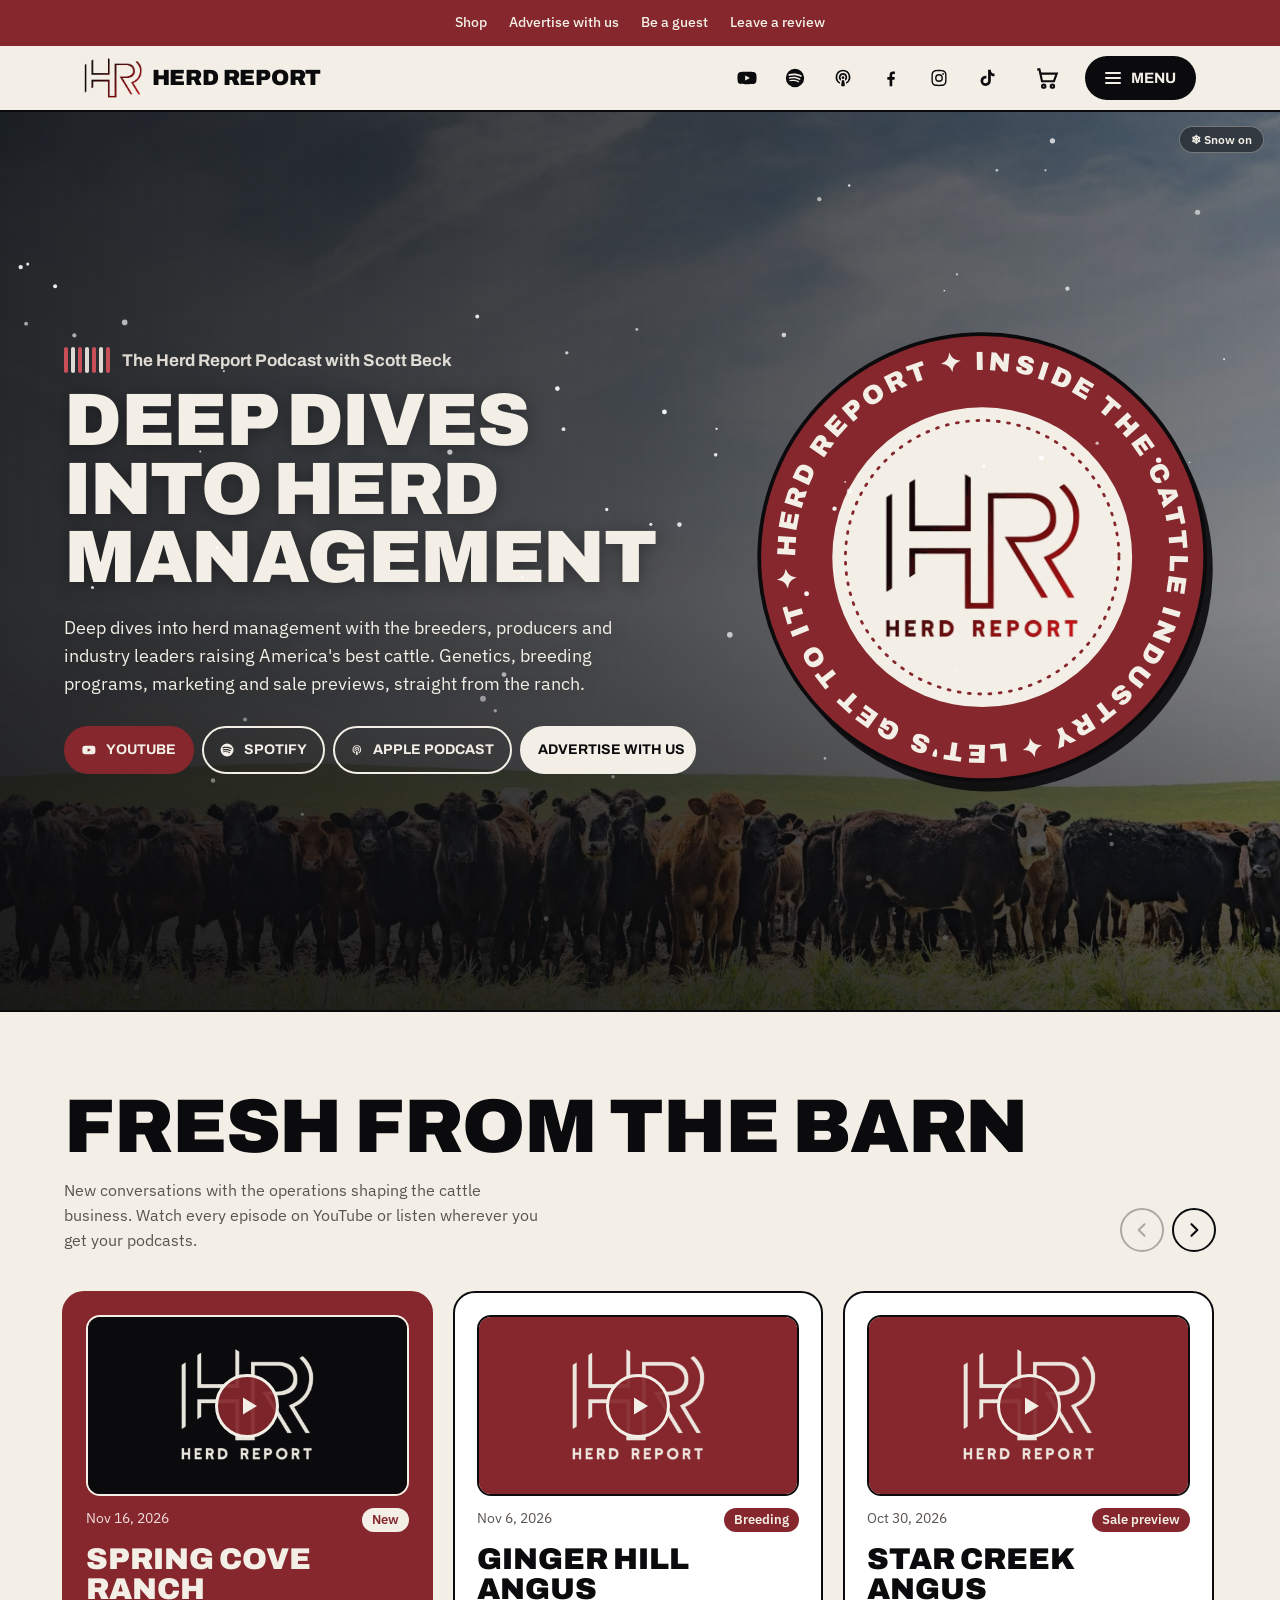
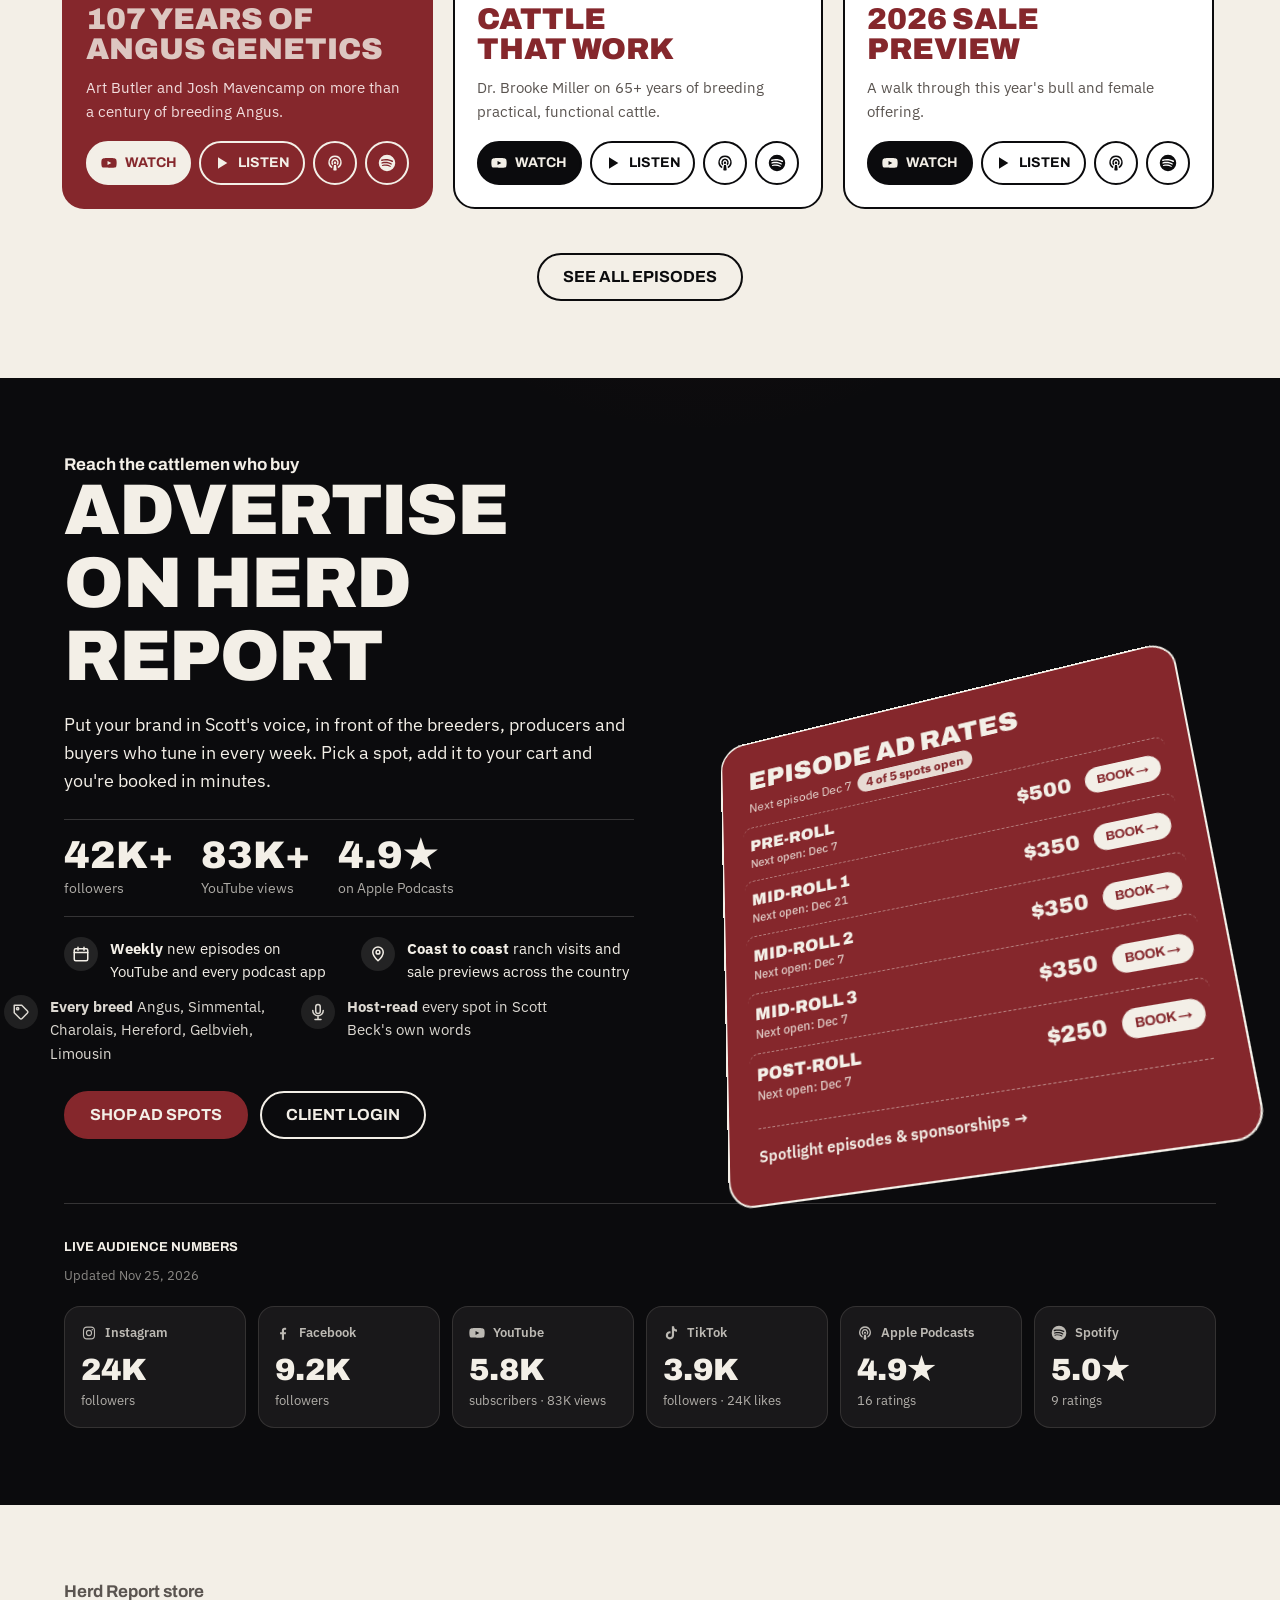
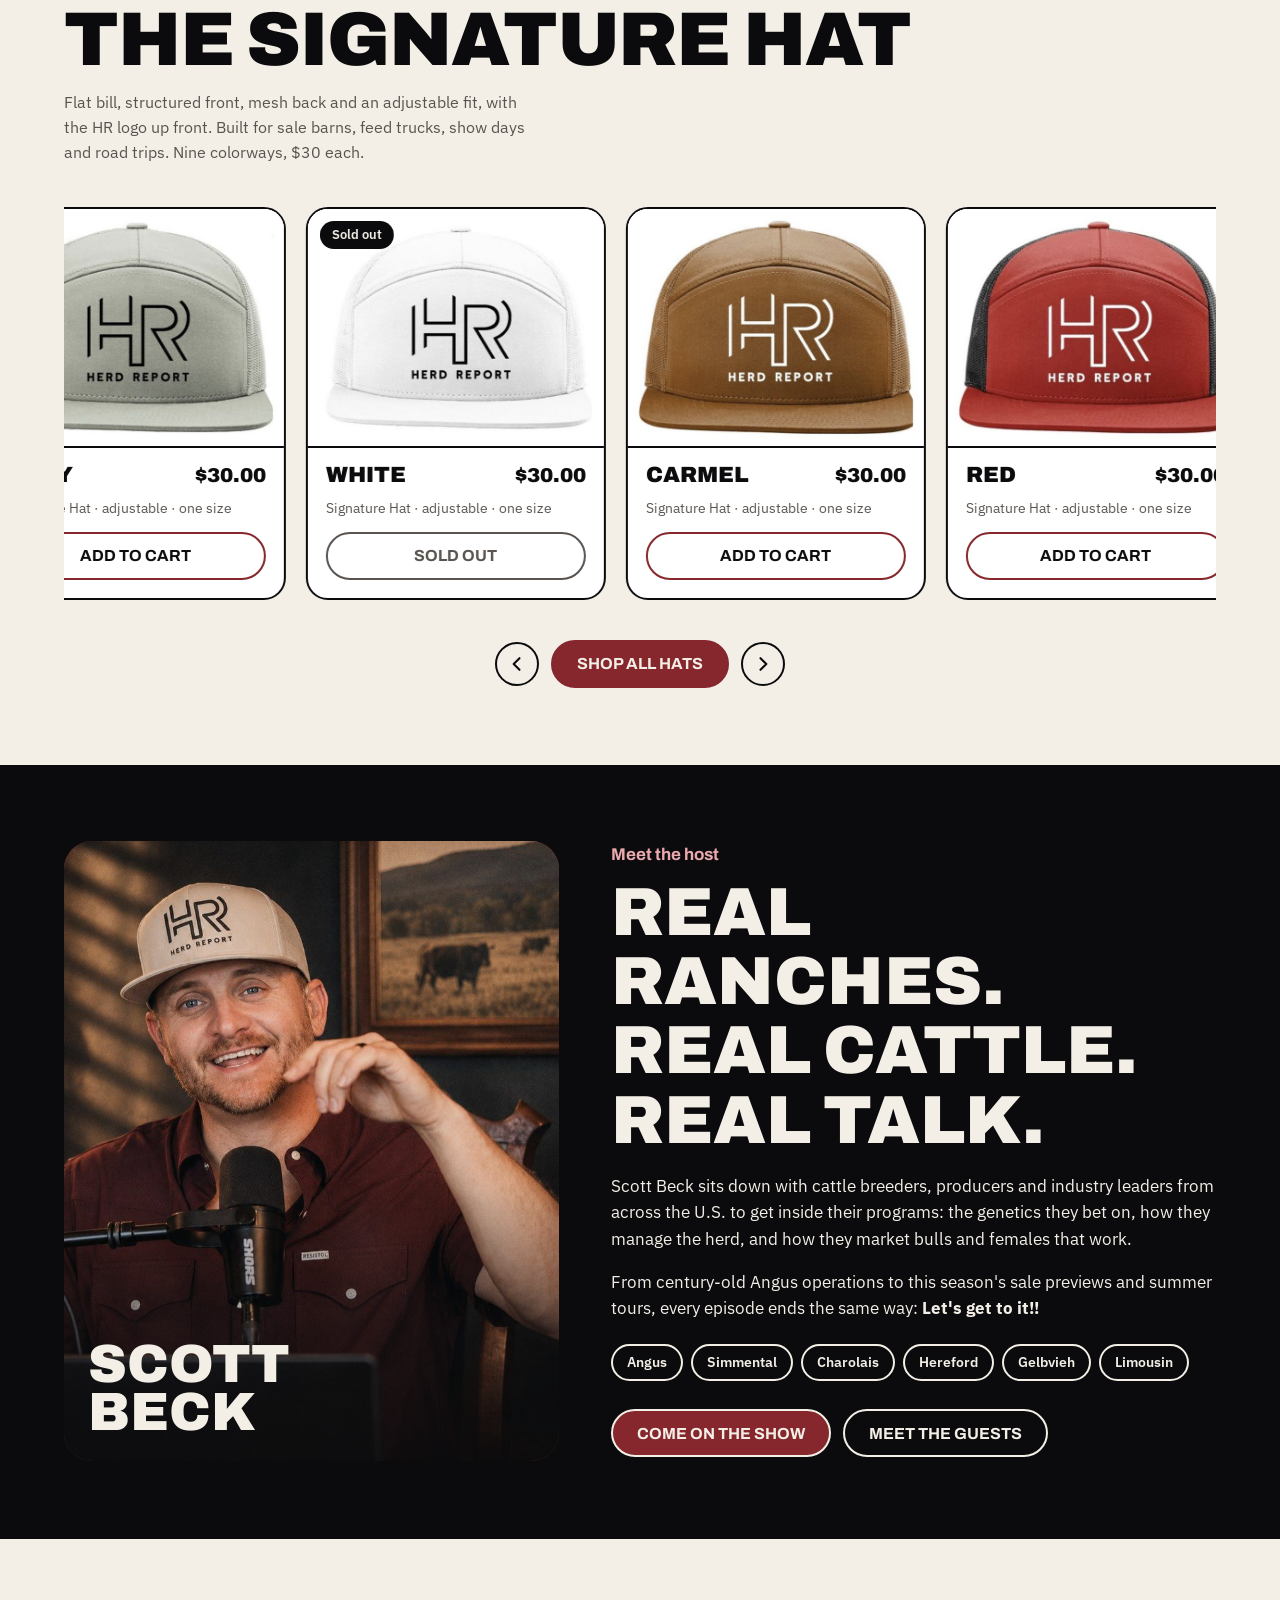
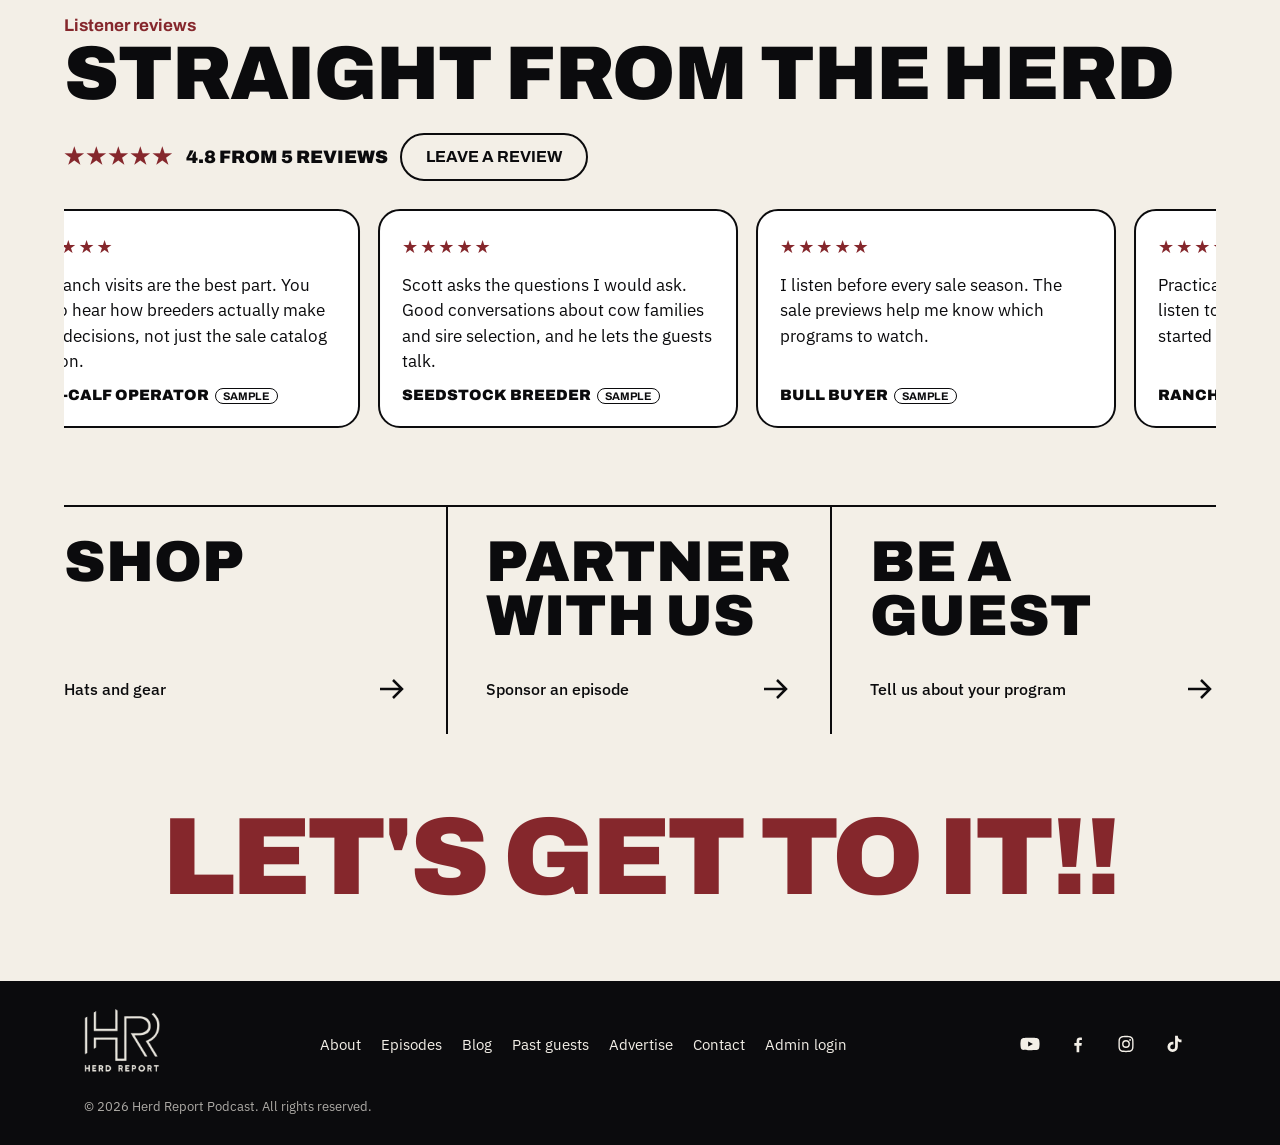
==== index.html @ 2245f0e1 "Remove the breed ticker under the top section Co-Authored-By: Claude Opus 5.5 <noreply@anthropic.com" ====
<!DOCTYPE html>
<html lang="en" data-theme="light">
<head>
<meta charset="utf-8">
<meta name="viewport" content="width=device-width, initial-scale=1">
<script src="js/scrollkeep.js"></script>
<title>Herd Report Podcast</title>
<meta property="og:type" content="website">
<meta property="og:site_name" content="Herd Report">
<meta property="og:title" content="Herd Report Podcast with Scott Beck">
<meta property="og:description" content="Deep dives into herd management with Scott Beck. Watch, listen, shop hats and advertise on Herd Report.">
<meta property="og:url" content="https://socialvideostudios.github.io/herdreport/">
<meta property="og:image" content="https://socialvideostudios.github.io/herdreport/og.jpg">
<meta property="og:image:width" content="1200">
<meta property="og:image:height" content="630">
<meta property="og:image:alt" content="Herd Report: deep dives into herd management with Scott Beck">
<meta name="twitter:card" content="summary_large_image">
<meta name="twitter:image" content="https://socialvideostudios.github.io/herdreport/og.jpg">
<link rel="preload" as="image" href="img/hero.jpg" media="(min-width:761px)" fetchpriority="high">
<link rel="preload" as="image" href="img/hero-sm.jpg" media="(max-width:760px)" fetchpriority="high">
<link rel="preconnect" href="https://fonts.googleapis.com">
<link rel="preconnect" href="https://fonts.gstatic.com" crossorigin>
<link href="https://fonts.googleapis.com/css2?family=Archivo:wght@500;700;900&family=IBM+Plex+Sans:wght@400;500;600&display=swap" rel="stylesheet">
<style>
/* VOICE: loud, friendly, ranch-radio poster, like a show that's having fun
   IDEA: a cattle brand burned into a sale-barn poster; the HR brand is the show's "ring"
   PICTURE: a big rotating brand stamp in the hero, a drawn Signature Hat in merch
   COLOUR and TYPE: Herd Report red, ink, cream; Archivo 900 shouting, IBM Plex Sans talking
   LAYOUT: utility bar, header, hero, merch, host, episodes, closing links, footer (New Heights order) */
:root{color-scheme:light;
--bg:#F3EFE7;--ink:#0B0B0D;--red:#85272C;--red2:#85272C;
--card:#FFFFFF;--line:#0B0B0D;--soft:#5a5450;--cream:#F3EFE7}

*{box-sizing:border-box;min-width:0}
html{scroll-behavior:smooth;scroll-padding-top:72px}
body{margin:0;background:var(--bg);color:var(--ink);font:16px/1.55 "IBM Plex Sans",system-ui,sans-serif;overflow-x:clip}
a{color:inherit}
h1,h2,h3,.disp{font-family:Archivo,Impact,sans-serif;font-weight:900;line-height:1.02;text-transform:uppercase;margin:0;text-wrap:balance}
.wrap{max-width:1240px;margin:0 auto}
.band{padding:clamp(40px,6vw,88px) max(5vw,16px)}
:focus-visible{outline:3px solid var(--red2);outline-offset:3px}

/* utility bar */
.util{background:var(--red);color:var(--cream);font-size:14px;font-weight:500}
.util .wrap{display:flex;flex-wrap:wrap;gap:4px 22px;justify-content:center;padding:8px 16px}
.util a{text-decoration:none;padding:4px 0}.util a:hover{text-decoration:underline}

/* header */
header{position:sticky;top:0;z-index:20;background:var(--bg);border-bottom:2px solid var(--line)}
header .wrap{display:flex;align-items:center;gap:16px;padding:10px max(5vw,16px)}
.acct{display:flex;align-items:center;gap:8px}.acct[hidden]{display:none}
.acct a,.acct .so{font:700 13px Archivo,sans-serif;text-transform:uppercase;border:2px solid var(--line);border-radius:999px;height:40px;padding:0 14px;display:inline-flex;align-items:center;background:none;color:inherit;text-decoration:none;cursor:pointer;white-space:nowrap}
.acct a{background:var(--red);border-color:var(--red);color:var(--cream)}
.acct .so:hover{background:var(--ink);color:var(--bg)}
@media(max-width:600px){.acct{display:none}}
.logo{display:flex;align-items:center;gap:10px;text-decoration:none;margin-right:auto}
.logo img{height:40px;width:auto;flex:none}
.dk{display:none}


.flogo img{height:64px;width:auto}
.logo b{font:900 22px/1 Archivo,sans-serif;text-transform:uppercase;letter-spacing:-.01em}
.socials{display:flex;gap:4px}
.socials a{display:grid;place-items:center;width:44px;height:44px;border-radius:50%}
.socials a:hover{background:color-mix(in srgb,var(--red) 14%,transparent)}
.socials svg{width:20px;height:20px;fill:currentColor}
.menubtn{font:700 15px Archivo,sans-serif;text-transform:uppercase;background:var(--ink);color:var(--bg);border:0;border-radius:999px;padding:0 20px;height:44px;cursor:pointer}
.menubtn{display:inline-flex;align-items:center;gap:10px}
.menubtn .bars{position:relative;width:16px;height:12px}
.menubtn .bars i{position:absolute;left:0;width:16px;height:2px;border-radius:2px;background:currentColor;transition:transform .25s,opacity .2s,top .25s}
.menubtn .bars i:nth-child(1){top:0}.menubtn .bars i:nth-child(2){top:5px}.menubtn .bars i:nth-child(3){top:10px}
.menubtn[aria-expanded=true]{background:var(--red)}
.menubtn[aria-expanded=true] .bars i:nth-child(1){top:5px;transform:rotate(45deg)}
.menubtn[aria-expanded=true] .bars i:nth-child(2){opacity:0}
.menubtn[aria-expanded=true] .bars i:nth-child(3){top:5px;transform:rotate(-45deg)}
nav.menu{position:absolute;left:0;right:0;top:100%;background:var(--bg);border-bottom:2px solid var(--line);box-shadow:0 24px 40px -12px rgb(0 0 0/.25);
 opacity:0;visibility:hidden;transform:translateY(-10px);transition:opacity .2s,transform .25s,visibility 0s .25s;max-height:calc(100vh - 70px);overflow:auto}
nav.menu:focus{outline:none}
nav.menu.open{opacity:1;visibility:visible;transform:none;transition:opacity .2s,transform .25s}
.mlist{max-width:1240px;margin:0 auto;padding:clamp(18px,2.5vw,28px) max(5vw,16px) clamp(20px,3vw,32px)}
.mlist ul{list-style:none;margin:0;padding:0;display:grid;grid-template-columns:repeat(2,minmax(0,1fr));grid-template-rows:repeat(5,auto);grid-auto-flow:column;column-gap:clamp(24px,5vw,72px)}
.mlist li{border-bottom:1px solid var(--hair)}
.mlist li a{display:flex;justify-content:space-between;align-items:center;padding:14px 2px;font:700 20px Archivo,sans-serif;text-transform:uppercase;text-decoration:none}
.mlist li a:hover,.mlist li a:focus-visible{color:var(--red2)}
.mlisten{margin:18px 0 0;font-size:15px;color:var(--soft)}
.mlisten a{color:var(--ink);font-weight:600}
.mlisten a:hover{color:var(--red2)}
.mscrim{position:fixed;inset:0;background:rgb(0 0 0/.35);opacity:0;visibility:hidden;transition:opacity .2s,visibility 0s .2s;z-index:19}
.mscrim.open{opacity:1;visibility:visible;transition:opacity .2s}
@media(max-width:600px){.mlist ul{grid-template-columns:minmax(0,1fr);grid-template-rows:none;grid-auto-flow:row}.mlist li a{font-size:18px;padding:13px 2px}}
@media (prefers-reduced-motion:reduce){nav.menu,nav.menu.open,.mscrim,.menubtn .bars i{transition:none}}

/* hero */
.hero .btns .btn.adv{background:#F3EFE7;color:#0B0B0D;border-color:#F3EFE7}.hero .btns .btn.adv:hover{background:#fff;color:#0B0B0D}@media(min-width:761px){.hero .btns{gap:8px;flex-wrap:nowrap}.hero .btns .btn{padding:0 16px;font-size:14px;white-space:nowrap}}@media(min-width:761px) and (max-width:1180px){.hero .btns{flex-wrap:wrap}}
.onair{display:flex;align-items:center;gap:12px}
.eq{display:inline-flex;align-items:center;gap:3px;height:26px;flex:none}
.eq i{display:block;width:4px;height:100%;border-radius:2px;background:#F3EFE7;transform-origin:center;animation:eq 1.1s ease-in-out infinite}
.eq i:nth-child(odd){background:#d9545c}
.eq i:nth-child(1){animation-delay:-.2s}.eq i:nth-child(2){animation-delay:-.7s;animation-duration:.9s}.eq i:nth-child(3){animation-delay:-.4s;animation-duration:1.3s}
.eq i:nth-child(4){animation-delay:-.9s}.eq i:nth-child(5){animation-delay:-.1s;animation-duration:.8s}.eq i:nth-child(6){animation-delay:-.6s;animation-duration:1.2s}.eq i:nth-child(7){animation-delay:-.3s;animation-duration:1s}
@keyframes eq{0%,100%{transform:scaleY(.25)}50%{transform:scaleY(1)}}
@media (prefers-reduced-motion:reduce){.eq i{animation:none;transform:scaleY(.6)}}
@media(max-width:600px){.hero .kick.onair{font-size:14px;gap:10px}.eq{height:20px}.eq i{width:3px}}

.hero{position:relative;border-bottom:2px solid var(--line);overflow:hidden;color:#F3EFE7;background:#0B0B0D url(img/hero.jpg) center 78%/cover no-repeat;isolation:isolate}
.hero::before{content:"";position:absolute;inset:0;z-index:-1;background:linear-gradient(90deg,rgb(11 11 13/.86) 0%,rgb(11 11 13/.7) 50%,rgb(11 11 13/.45) 100%),linear-gradient(0deg,rgb(11 11 13/.55),transparent 45%)}
.hero .kick{color:#F3EFE7;opacity:.9}
.hero h1,.hero p.lede{color:#F3EFE7;text-shadow:0 2px 18px rgb(0 0 0/.35)}
.hero .btn:not(.solid){border-color:#F3EFE7;color:#F3EFE7}
.hero .btn:not(.solid):hover{background:#F3EFE7;color:#0B0B0D}
@media(max-width:700px){.hero{background-image:url(img/hero-sm.jpg);background-position:62% 85%}.hero .bg{background-image:url(img/hero-sm.jpg);background-position:62% 85%}.hero::before{background:rgb(11 11 13/.68)}}
.hero .wrap{position:relative;display:grid;grid-template-columns:minmax(0,1.35fr) minmax(0,1fr);gap:clamp(24px,4vw,56px);align-items:center}
.kick{font:700 17px Archivo,sans-serif;color:var(--red2);margin:0 0 14px}
.hero h1{font-size:clamp(38px,5.8vw,86px);line-height:.92;letter-spacing:-.02em}
.hero p.lede{font-size:18px;max-width:34em;margin:22px 0 28px}
.btns{display:flex;flex-wrap:wrap;gap:12px}
.btn{display:inline-flex;align-items:center;gap:10px;min-height:48px;padding:0 24px;border-radius:999px;font:700 16px Archivo,sans-serif;text-transform:uppercase;text-decoration:none;border:2px solid var(--line)}
.btn.solid{background:var(--red);color:var(--cream);border-color:var(--red)}
.btn.solid:hover{filter:brightness(1.12)}
.btn:not(.solid):hover{background:var(--ink);color:var(--bg)}
.btn svg{width:18px;height:18px;fill:currentColor}
.stamp{position:relative;aspect-ratio:1;width:100%;max-width:480px;justify-self:center}
.stamp svg{width:100%;height:100%;overflow:visible}
.ring{transform-origin:250px 250px;animation:spin 40s linear infinite}
@keyframes spin{to{transform:rotate(360deg)}}
@media (prefers-reduced-motion:reduce){.ring,.marquee span{animation:none}}
.latest{margin-top:clamp(28px,4vw,48px);display:flex;align-items:center;gap:16px;background:var(--ink);color:var(--bg);border-radius:18px;padding:14px 18px;flex-wrap:wrap}
.latest .play{flex:none;width:52px;height:52px;border-radius:50%;background:var(--red);display:grid;place-items:center;text-decoration:none}
.latest .play svg{width:20px;fill:var(--cream);margin-left:3px}
.latest small{display:block;font-size:13px;opacity:.75}
.latest strong{font:700 17px/1.25 Archivo,sans-serif}
.latest .t{flex:1 1 260px}
.latest .lthumb{flex:none;width:clamp(180px,26vw,300px);border-color:var(--bg)}
.latest .lthumb .pb{width:52px;height:52px;margin:-26px 0 0 -26px}
@media(max-width:600px){.latest .lthumb{width:100%}}

/* marquee */
.marquee{background:var(--red);color:var(--cream);overflow:hidden;white-space:nowrap;border-bottom:2px solid var(--line)}
.marquee span{display:inline-block;font:900 clamp(22px,3vw,34px)/1 Archivo,sans-serif;text-transform:uppercase;padding:14px 0;animation:slide 30s linear infinite}
@keyframes slide{to{transform:translateX(-50%)}}

/* section heads */
.sh{display:flex;flex-wrap:wrap;align-items:end;justify-content:space-between;gap:12px 24px;margin-bottom:clamp(24px,3vw,40px)}
.sh h2{font-size:clamp(40px,6vw,76px);letter-spacing:-.015em}
.sh p{margin:0;max-width:30em;color:var(--soft)}

/* merch */
.merch .wrap{display:grid;grid-template-columns:minmax(0,1fr) minmax(0,1fr);gap:clamp(24px,4vw,64px);align-items:center}
.hatbox{background:var(--red);border-radius:28px;aspect-ratio:5/4;display:grid;place-items:center;position:relative;border:2px solid var(--line)}
.hatbox svg{width:78%}
.price{position:absolute;top:18px;right:18px;background:var(--cream);color:#0B0B0D;border-radius:999px;padding:8px 16px;font:900 22px Archivo,sans-serif}
.merch ul{padding-left:20px;margin:18px 0 26px}
.merch li{margin:4px 0}

/* shop */
.grid{display:grid;grid-template-columns:repeat(auto-fill,minmax(min(100%,260px),1fr));gap:20px}
.item{background:var(--card);border:2px solid var(--line);border-radius:22px;overflow:hidden;display:flex;flex-direction:column}
.item .ph{aspect-ratio:5/4;display:grid;place-items:center;background:#E9E3D8;border-bottom:2px solid var(--line);position:relative}
.item .ph img{width:100%;height:100%;object-fit:contain;background:#fff}
.item .ph svg{width:82%}
.item .so{position:absolute;top:12px;left:12px;background:var(--ink);color:var(--bg);border-radius:999px;padding:4px 12px;font-size:13px;font-weight:600}
.item .bd{padding:16px 18px 18px;display:flex;flex-direction:column;gap:12px;flex:1}
.item .row{display:flex;flex-wrap:wrap;justify-content:space-between;align-items:baseline;gap:4px 12px}
.item h3{font-size:22px;flex:1 1 auto;min-width:0;overflow-wrap:anywhere}
.item .pr{font:900 20px Archivo,sans-serif;white-space:nowrap;flex:none}
.item small{color:var(--soft);font-size:14px}
@media(max-width:600px){
 .grid{grid-template-columns:repeat(2,minmax(0,1fr));gap:10px}
 .grid .item{border-radius:16px}
 .grid .item .bd{padding:10px 10px 12px;gap:6px}
 .grid .item h3{font-size:15px;line-height:1.05}
 .grid .item .row{flex-direction:column;align-items:flex-start;gap:2px}
 .grid .item .pr{font-size:16px}
 .grid .item small{display:none}
 .grid .item .btn{min-height:38px;padding:0 8px;font-size:12.5px;width:100%;justify-content:center}
 .grid .item .so{top:8px;left:8px;font-size:11px;padding:3px 8px}
}
.add{margin-top:auto;width:100%;justify-content:center;cursor:pointer;background:var(--red);color:var(--cream);border-color:var(--red)}
.add:hover{filter:brightness(1.12)}
.add[disabled]{background:transparent;color:var(--soft);border-color:var(--soft);cursor:not-allowed;filter:none}
.note{font-size:13px;color:var(--soft);margin:18px 0 0}
.cartbtn{position:relative;display:grid;place-items:center;width:44px;height:44px;border-radius:8px;border:0;background:none;color:inherit;cursor:pointer}
.cartbtn svg{width:26px;height:26px;fill:none;stroke:currentColor;stroke-width:2}
.cartbtn b{position:absolute;top:-2px;right:-4px;min-width:22px;height:22px;border-radius:11px;background:var(--red);color:var(--cream);font:700 12px/22px "IBM Plex Sans",sans-serif;text-align:center;padding:0 5px}
.cartbtn b:empty{display:none}
.scrim{position:fixed;inset:0;background:rgb(0 0 0/.45);z-index:40;opacity:0;pointer-events:none;transition:opacity .2s}
.drawer{position:fixed;top:0;right:0;bottom:0;width:min(420px,100%);background:var(--bg);border-left:2px solid var(--line);z-index:41;transform:translateX(100%);transition:transform .25s;display:flex;flex-direction:column}
body.cart-open .scrim{opacity:1;pointer-events:auto}body.cart-open .drawer{transform:none}
.drawer .top{display:flex;justify-content:space-between;align-items:center;padding:16px 20px;border-bottom:2px solid var(--line)}
.drawer h2{font-size:30px}
.x{width:44px;height:44px;border-radius:50%;border:2px solid var(--line);background:none;color:inherit;font-size:22px;cursor:pointer}
.lines{flex:1;overflow:auto;padding:8px 20px}
.line{display:grid;grid-template-columns:64px minmax(0,1fr) auto;gap:12px;align-items:center;padding:12px 0;border-bottom:1px solid color-mix(in srgb,var(--line) 20%,transparent)}
.line .th{width:64px;height:52px;border-radius:10px;background:#E9E3D8;display:grid;place-items:center;overflow:hidden}
.line .th svg,.line .th img{width:100%;height:100%;object-fit:cover}
.line strong{display:block;font-size:15px}.line span{font-size:14px;color:var(--soft)}
.qty{display:flex;align-items:center;gap:2px}
.qty button{width:36px;height:36px;border-radius:50%;border:2px solid var(--line);background:none;color:inherit;font-size:18px;cursor:pointer}
.qty output{min-width:24px;text-align:center;font-weight:600}
.empty{color:var(--soft);padding:24px 0}
.foot{padding:16px 20px 22px;border-top:2px solid var(--line)}
.foot .row{display:flex;justify-content:space-between;font:900 22px Archivo,sans-serif;text-transform:uppercase;margin-bottom:4px}
.foot small{display:block;color:var(--soft);font-size:13px;margin-bottom:14px}
.foot .btn{width:100%;justify-content:center;cursor:pointer}
.pending{display:none;margin-top:12px;font-size:14px;background:var(--card);border:2px solid var(--line);border-radius:14px;padding:12px 14px}
.pending.show{display:block}
@media (prefers-reduced-motion:reduce){.drawer,.scrim{transition:none}}

.ticker{overflow-x:auto;overflow-y:hidden;margin:0;padding:4px 0;scrollbar-width:none;cursor:grab;touch-action:pan-x pan-y;overscroll-behavior-x:contain}
.ticker::-webkit-scrollbar{display:none}.ticker.drag{cursor:grabbing;user-select:none}.ticker.drag a,.ticker.drag img{pointer-events:none}
.track{display:flex;gap:20px;width:max-content}
.track img{-webkit-user-drag:none;user-select:none}
.more{display:flex;justify-content:center;align-items:center;gap:12px}
.track .item{width:clamp(240px,26vw,300px);flex:none}
@keyframes tick{to{transform:translateX(calc(-50% - 10px))}}

.back{display:inline-block;font-weight:600;text-decoration:none;padding:10px 0;margin-bottom:12px}
.back:hover{text-decoration:underline}

/* advertise + audience (one sales section) */
.aud{background:var(--ink);color:var(--bg)}
.aud p{margin:0}
.sell .sgrid{display:grid;grid-template-columns:minmax(0,1.1fr) minmax(0,1fr);gap:clamp(28px,5vw,80px);align-items:center}
.sell .kick{color:var(--bg)}
.sell h2{font-size:clamp(42px,5.6vw,80px);letter-spacing:-.02em;color:var(--bg)}
.sell .lede{font-size:18px;max-width:34em;margin:18px 0 24px;opacity:.85}
.proof{display:flex;flex-wrap:wrap;gap:12px 28px;padding:16px 0;margin-bottom:20px;border-block:1px solid rgb(243 239 231/.18)}
.proof div{display:flex;flex-direction:column}
.proof b{font:900 clamp(28px,3vw,40px)/1 Archivo,sans-serif;color:var(--bg)}
.proof span{font-size:14px;opacity:.7;margin-top:4px}
.why{list-style:none;margin:0 0 26px;padding:0;display:grid;grid-template-columns:repeat(2,minmax(0,1fr));gap:12px 24px}
.why li{display:flex;gap:12px;align-items:flex-start;font-size:15px;opacity:.9}
.why b{color:var(--bg)}
.why .ic{flex:none;width:34px;height:34px;border-radius:50%;background:rgb(243 239 231/.1);display:grid;place-items:center}
.why .ic svg{width:18px;height:18px;fill:none;stroke:var(--bg);stroke-width:2;stroke-linecap:round;stroke-linejoin:round}
.sell .btn.ghost{border-color:var(--bg);color:var(--bg)}.sell .btn.ghost:hover{background:var(--bg);color:var(--ink)}
.ratecard{background:var(--red);color:var(--cream);border:2px solid var(--cream);border-radius:28px;padding:clamp(22px,3vw,32px);box-shadow:12px 12px 0 #e9a9ad;transform:rotate(1.2deg)}
.rch{display:flex;flex-wrap:wrap;justify-content:space-between;align-items:baseline;gap:6px 16px;margin-bottom:12px}
.ratecard h3{font-size:clamp(22px,2.4vw,30px)}
.nextep{font-size:14px;opacity:.9}
.nextep b{background:var(--cream);color:#85272C;border-radius:999px;padding:2px 10px;margin-left:4px;white-space:nowrap}
.rc-row{display:grid;grid-template-columns:minmax(0,1fr) auto auto;align-items:center;gap:14px;padding:11px 8px;margin:0 -8px;border-top:1.5px dashed rgb(243 239 231/.45);text-decoration:none;color:inherit;border-radius:10px;transition:background .15s}
.rc-row b{font:900 18px Archivo,sans-serif;text-transform:uppercase}
.rc-row b small{display:block;font:500 13px "IBM Plex Sans",sans-serif;text-transform:none;opacity:.8;margin-top:2px}
.rc-row span{font:900 22px Archivo,sans-serif;white-space:nowrap}
.rc-row i{font-style:normal;font:700 13px Archivo,sans-serif;text-transform:uppercase;background:var(--cream);color:#85272C;border-radius:999px;padding:7px 12px;white-space:nowrap}
.rc-row:hover,.rc-row:focus-visible{background:rgb(0 0 0/.18)}
.rc-row.full i{background:transparent;color:var(--cream);border:1.5px solid rgb(243 239 231/.5)}
.rcfoot{display:block;margin-top:12px;padding-top:14px;border-top:1.5px dashed rgb(243 239 231/.45);font-weight:600;text-decoration:none}
.rcfoot:hover{text-decoration:underline}
.sell .ntot{display:none}
@media(max-width:600px){.hero .stamp{width:150px;max-width:150px;justify-self:start;margin:-6px 0 -10px;filter:drop-shadow(0 6px 14px rgb(0 0 0/.35))}.hero .stamp circle[cx="258"]{display:none}}
@media(max-width:600px){.aud.sell .ratecard,.aud.sell .nums{display:none}.sell .sgrid{gap:0}}
.mlabel2{font:700 13px Archivo,sans-serif;text-transform:uppercase;color:var(--bg);width:100%;margin:0 0 4px!important}
@media(max-width:960px){.sell .sgrid{grid-template-columns:minmax(0,1fr)}.ratecard{transform:none;box-shadow:8px 8px 0 #e9a9ad}}
@media(max-width:560px){.why{grid-template-columns:minmax(0,1fr)}.rc-row{grid-template-columns:minmax(0,1fr) auto}.rc-row i{grid-column:1/-1;justify-self:start}}
.aud .nums{display:block;margin-top:clamp(36px,5vw,64px);padding-top:clamp(24px,3vw,36px);border-top:1px solid rgb(243 239 231/.18)}
.nhead{display:flex;flex-wrap:wrap;justify-content:space-between;align-items:baseline;gap:8px 24px;margin-bottom:20px}
.aud .ntot{margin:0;font-size:18px;opacity:1}.ntot b{font:900 clamp(30px,3.4vw,44px) Archivo,sans-serif;color:var(--cream);margin-right:6px}
.aud .asof{margin:0;font-size:13px;opacity:.55}
.sts{display:grid;grid-template-columns:repeat(6,minmax(0,1fr));gap:12px}
.st{position:relative;background:rgb(243 239 231/.06);border:1px solid rgb(243 239 231/.12);border-radius:16px;padding:16px;display:flex;flex-direction:column;gap:4px;text-decoration:none;color:inherit;transition:background .15s,border-color .15s,transform .15s}
.st::after{content:"↗";position:absolute;top:14px;right:16px;font-size:15px;opacity:0;transition:opacity .15s}
.st:hover,.st:focus-visible{background:rgb(133 39 44/.45);border-color:#e9a9ad;transform:translateY(-2px)}
.st:hover::after,.st:focus-visible::after{opacity:.8}
.st .pl{display:flex;align-items:center;gap:8px;font-size:13px;font-weight:600;opacity:.75}
.st .pl svg{width:16px;height:16px;fill:currentColor;flex:none}
.st b{font:900 clamp(24px,2.4vw,32px)/1.1 Archivo,sans-serif;color:var(--bg);margin-top:6px;white-space:nowrap}
.st small{font-size:13px;opacity:.7}
@media(max-width:1100px){.sts{grid-template-columns:repeat(3,minmax(0,1fr))}}
@media(max-width:600px){.sts{grid-template-columns:repeat(2,minmax(0,1fr))}}

/* host */
.host{background:var(--ink);color:var(--bg)}
.host .wrap{display:grid;grid-template-columns:minmax(0,.9fr) minmax(0,1.1fr);gap:clamp(24px,4vw,64px);align-items:center}
.portrait{aspect-ratio:4/5;border-radius:28px;background:var(--red);position:relative;overflow:hidden;display:grid;place-items:end start;padding:24px}
.portrait>img{position:absolute;inset:0;width:100%;height:100%;object-fit:cover}
.portrait::after{content:"";position:absolute;inset:auto 0 0 0;height:45%;background:linear-gradient(transparent,rgb(11 11 13/.75))}
.portrait .nm{position:relative;z-index:1;font:900 clamp(34px,4.2vw,56px)/.9 Archivo,sans-serif;text-transform:uppercase;color:var(--cream)}
.host h2{font-size:clamp(40px,5.5vw,68px);margin-bottom:18px}
.host p{font-size:17px;max-width:36em}
.breeds{display:flex;flex-wrap:wrap;gap:8px;margin-top:22px;padding:0;list-style:none}
.breeds li{border:2px solid currentColor;border-radius:999px;padding:6px 14px;font-weight:600;font-size:14px}
.host .btn{border-color:var(--bg)}.host .btn:not(.solid):hover{background:var(--bg);color:var(--ink)}

/* episodes */
.eps{display:grid;grid-template-columns:repeat(auto-fill,minmax(min(100%,340px),1fr));gap:20px}
.eps.rail{display:flex;overflow-x:auto;overflow-y:hidden;overscroll-behavior-y:auto;scroll-snap-type:x mandatory;scrollbar-width:none;padding:4px 2px 8px;margin:-4px -2px 0}
.eps.rail::-webkit-scrollbar{display:none}
.eps.rail .ep{flex:0 0 calc((100% - 40px)/3);scroll-snap-align:start}
@media(max-width:1000px){.eps.rail .ep{flex-basis:calc((100% - 20px)/2)}}
@media(max-width:640px){.eps.rail .ep{flex-basis:86%}}
.shr{display:flex;align-items:end;justify-content:space-between;gap:20px;flex:1 1 100%}
.arrows{display:flex;gap:8px}
.arw{width:44px;height:44px;border-radius:50%;border:2px solid var(--line);background:none;color:inherit;display:grid;place-items:center;cursor:pointer}
.arw svg{width:20px;height:20px;fill:none;stroke:currentColor;stroke-width:2.5;stroke-linecap:round;stroke-linejoin:round}
.arw:hover:not([disabled]){background:var(--ink);color:var(--bg)}
.arw[disabled]{opacity:.3;cursor:default}
.arrows[hidden],.more [hidden]{display:none}
.ep{background:var(--card);border:2px solid var(--line);border-radius:22px;padding:22px;display:flex;flex-direction:column;gap:12px;transition:transform .15s}
.ep:hover{transform:translateY(-3px)}
.ep .d{display:flex;justify-content:space-between;gap:8px;font-size:14px;color:var(--soft)}
.ep .tag{background:var(--red);color:var(--cream);border-radius:999px;padding:2px 10px;font-weight:600;font-size:13px;white-space:nowrap}
.ep h3{font-size:clamp(24px,2.4vw,30px);line-height:1}
.ep h3 a{text-decoration:none}.ep h3 a:hover{text-decoration:underline}
.thumb{display:block;position:relative;aspect-ratio:16/9;border-radius:14px;overflow:hidden;border:2px solid var(--line);background:#0B0B0D}
.thumb img{width:100%;height:100%;object-fit:cover;display:block}
.thumb img.yt{position:absolute;inset:0;opacity:0;transition:opacity .2s}
.thumb.ok img.yt{opacity:1}
.thumb iframe{position:absolute;inset:0;width:100%;height:100%;border:0}
.pb{position:absolute;left:50%;top:50%;width:64px;height:64px;margin:-32px 0 0 -32px;border-radius:50%;background:rgb(133 39 44/.92);border:3px solid #F3EFE7;display:grid;place-items:center;transition:transform .15s}
.pb svg{width:24px;height:24px;fill:#F3EFE7;margin-left:4px}
.vid:hover .pb{transform:scale(1.08)}
.thumb .ph{display:grid;place-items:center;width:100%;height:100%;background:#85272C}
.thumb .ph img{width:42%;height:auto;object-fit:contain}
.ep.feature .thumb{border-color:var(--cream)}.ep.feature .thumb .ph{background:#0B0B0D}
.ep .links{flex-wrap:wrap}
.ep .links a.lis{width:auto;height:auto;border-radius:999px;padding:0 16px;font-size:14px;min-height:44px;flex:1 1 90px;display:inline-flex;justify-content:center;gap:8px}
.ep .links a.lis svg{width:16px;height:16px;flex:none}
.ep .links a.watch{background:var(--ink);color:var(--bg)}.ep .links a.watch:hover{background:var(--red);border-color:var(--red);color:var(--cream)}
.ep.feature .links a.watch{background:var(--cream);color:#85272C}
.ep h3 em{display:block;font-style:normal;color:var(--red2)}
.ep p{margin:0;color:var(--soft);font-size:15px}
.ep .links{margin-top:auto;display:flex;gap:8px;padding-top:6px}
@media(max-width:600px){.ep .links{display:grid;grid-template-columns:minmax(0,1fr) minmax(0,1fr) 42px 42px;gap:6px}.ep .links:has(> :nth-child(3):last-child){grid-template-columns:minmax(0,1fr) 42px 42px}
 .ep .links a.lis{padding:0 8px;font-size:13px;min-height:42px;gap:6px;white-space:nowrap}.ep .links a.lis svg{width:14px;height:14px}
 .ep .links > a:not(.lis){width:42px;height:42px}}
.ep .links a{width:44px;height:44px;border-radius:50%;border:2px solid var(--line);display:grid;place-items:center}
.ep .links a:hover{background:var(--ink);color:var(--bg)}
.ep .links svg{width:18px;height:18px;fill:currentColor}
.ep.feature{background:var(--red);color:var(--cream);border-color:var(--red)}
.ep.feature .d,.ep.feature p{color:#f1dcdc}.ep.feature h3 em{color:var(--cream);opacity:.8}
.ep.feature .tag{background:var(--cream);color:#85272C}
.ep.feature .links a{border-color:var(--cream)}
.more{text-align:center;margin-top:36px}


/* reviews */
.revs{border-top:2px solid var(--line);overflow:hidden}
.revs[hidden]{display:none}
.revs .kick{color:var(--red2)}
.revs .sh{display:flex;justify-content:space-between;align-items:end;gap:20px;flex-wrap:wrap;margin-bottom:28px}
.revs .avg{display:flex;align-items:center;gap:12px;font:900 18px Archivo,sans-serif;text-transform:uppercase}
.revs .avg .rst{color:var(--red2);letter-spacing:2px;font-size:22px}
.rtick{overflow-x:auto;overflow-y:hidden;max-width:1240px;margin:0 auto;scrollbar-width:none;cursor:grab;overscroll-behavior-x:contain}.rtick::-webkit-scrollbar{display:none}.rtick.drag{cursor:grabbing;user-select:none}
.rtrack{display:flex;gap:18px;width:max-content}
.rnav{display:flex;justify-content:center;gap:12px;margin-top:20px}
.rvc{width:clamp(270px,30vw,360px);flex:none;background:var(--card);border:2px solid var(--line);border-radius:22px;padding:22px;display:flex;flex-direction:column;gap:12px;margin:0}
.rvc .rst{color:var(--red2);letter-spacing:2px;font-size:18px}
.rvc blockquote{margin:0;font-size:17px;line-height:1.5;flex:1}
.rvc figcaption{font-size:14px;color:var(--soft)}.rvc figcaption b{display:block;color:var(--ink);font:900 15px Archivo,sans-serif;text-transform:uppercase}
.rvc .tag{display:inline-block;margin-left:6px;font:700 11px Archivo,sans-serif;text-transform:uppercase;border:1.5px solid currentColor;border-radius:999px;padding:1px 7px;vertical-align:middle}

@media(max-width:600px){.rvc{width:78vw;padding:18px}.rvc blockquote{font-size:16px}}
/* closing */
.closing{border-top:0;padding:0 max(5vw,16px)}
.big{display:grid;grid-template-columns:repeat(3,minmax(0,1fr));border-top:2px solid var(--line);max-width:1240px;margin:0 auto}
.big a{display:flex;flex-direction:column;justify-content:space-between;gap:28px;min-height:220px;padding:28px max(3vw,16px);text-decoration:none;border-right:2px solid var(--line)}
.big a:last-child{border-right:0;padding-right:0}.big a:first-child{padding-left:0}
.big a:hover{background:var(--red);color:var(--cream)}
.big b{font:900 clamp(34px,4.5vw,60px)/.95 Archivo,sans-serif;text-transform:uppercase}
.big span{display:flex;justify-content:space-between;align-items:center;font-weight:500}
.big svg{width:34px;height:34px;fill:none;stroke:currentColor;stroke-width:2.5}
.signoff{max-width:1240px;margin:0 auto;font:900 clamp(48px,8.6vw,124px)/.85 Archivo,sans-serif;text-transform:uppercase;text-align:center;color:var(--red2);letter-spacing:-.03em;padding:clamp(36px,6vw,80px) 16px}

footer{background:var(--ink);color:var(--bg)}
footer .wrap{display:flex;flex-wrap:wrap;gap:16px 32px;align-items:center;justify-content:space-between;padding:28px max(5vw,16px)}
footer nav{display:flex;flex-wrap:wrap;gap:4px 20px;font-size:15px}
footer nav a{text-decoration:none;padding:6px 0}footer nav a:hover{text-decoration:underline}
footer small{opacity:.7}

@media(max-width:860px){
 .hero .wrap,.merch .wrap,.host .wrap{grid-template-columns:minmax(0,1fr)}
 .stamp{max-width:340px;grid-row:1}
 .big{grid-template-columns:minmax(0,1fr)}.big a{border-right:0;border-bottom:2px solid var(--line);min-height:150px;padding-left:0;padding-right:0}
}
@media(max-width:600px){
 .socials{display:none}.logo b{font-size:18px}
 .stamp{max-width:260px}
 .hero p.lede{font-size:17px}
}

/* ---- phone polish ---- */
@media(max-width:600px){
 .util{display:none}
 .band{padding:36px 18px}
 .hero h1{font-size:40px}
 .hero p.lede{margin:16px 0 22px}
 .hero .btns{display:grid;grid-template-columns:1fr 1fr;gap:10px}
 .hero .btns .btn{justify-content:center;padding:0 8px;font-size:13px;gap:6px;white-space:nowrap}
 .hero .btns .btn:first-child{grid-column:auto}
 .sh{margin-bottom:18px}
 .sh h2{font-size:38px}
 .shr{display:block}
 .arrows{display:none}
 .eps.rail .ep{flex-basis:84%}
 .ep{padding:16px;gap:10px}
 .ep .links{flex-wrap:nowrap;gap:6px}
 .ep .links a{width:40px;height:40px;flex:none}
 .ep .links a.lis{flex:1 1 0;min-width:0;padding:0 8px;font-size:13px;min-height:40px}
 .more{margin-top:24px}
 .sell h2{font-size:38px}
 .sell .lede{font-size:16px}
 .proof{gap:10px 20px}
 .why{gap:10px;margin-bottom:22px}
 .sell .btns,.host .btns{display:grid;grid-template-columns:1fr 1fr;gap:10px}
 .sell .btns .btn,.host .btns .btn{justify-content:center;padding:0 10px;font-size:13px}
 .shop .sh p{font-size:15px}
 .host .wrap{gap:22px}
 .portrait{aspect-ratio:1/1;max-height:360px}
 .host h2{font-size:34px}
 .host p{font-size:16px}
 .host .breeds{display:none}
 .portrait{place-items:start end}
 .portrait .nm{text-align:right;font-size:30px}
 .portrait::after{inset:0 0 auto 0;height:40%;background:linear-gradient(rgb(11 11 13/.7),transparent)}
 .big a{min-height:0;padding:18px 0;gap:6px;flex-direction:row;align-items:center;justify-content:space-between}
 .big b{font-size:24px}
 .big span{font-size:14px;gap:12px}
 .big span{display:none}
 .big a::after{content:"→";font-size:24px}
 .signoff{font-size:52px;padding:32px 16px}
 footer .wrap{padding:24px 18px}
}

/* ===== V2: immersive scroll ===== */
.v2bar{position:fixed;top:0;left:0;height:4px;width:100%;background:var(--red);transform-origin:0 50%;transform:scaleX(0);z-index:200}
.v2tag{position:fixed;left:16px;bottom:16px;z-index:150;background:#0B0B0D;color:#F3EFE7;border-radius:999px;padding:8px 14px;font:700 12px Archivo,sans-serif;text-transform:uppercase;text-decoration:none;box-shadow:0 6px 20px rgb(0 0 0/.3);border:1.5px solid rgb(243 239 231/.35)}
.v2tag b{color:#d9545c}
/* hero: pinned, photo zooms and darkens, text lifts away */
.hero{position:sticky;top:0;z-index:0;min-height:100svh;display:grid;align-items:center;background-image:none!important}
.hero .bg{position:absolute;inset:0;z-index:-2;background:url(img/hero.jpg) center 78%/cover no-repeat;transform:scale(calc(1 + var(--p,0)*.18));will-change:transform}
.hero::after{content:"";position:absolute;inset:0;z-index:-1;background:#0B0B0D;opacity:calc(var(--p,0)*.75);pointer-events:none}
.hero .wrap{transform:translateY(calc(var(--p,0)*-90px));opacity:calc(1 - var(--p,0)*1.3);will-change:transform,opacity}
.hero .stamp{transform:rotate(calc(var(--p,0)*90deg)) scale(calc(1 - var(--p,0)*.25))}
html,body{overflow-x:clip}.v2-after{position:relative;z-index:1;background:var(--bg);overflow-x:clip}
/* reveals */
[data-rv]{opacity:0;transform:translateY(46px);transition:opacity .8s cubic-bezier(.2,.7,.2,1),transform .8s cubic-bezier(.2,.7,.2,1);transition-delay:var(--d,0s)}
[data-rv].in{opacity:1;transform:none}
[data-rv=left]{transform:translateX(-60px)}[data-rv=right]{transform:translateX(60px)}[data-rv=zoom]{transform:scale(.92)}
/* advertise section: card swings in, rows deal out, numbers count up, glow follows */
.aud.sell{position:relative;overflow:hidden;isolation:isolate}
.aud.sell::before{content:"";position:absolute;width:70vmax;height:70vmax;border-radius:50%;left:calc(55% + var(--ap,0)*10%);top:calc(-30% + var(--ap,0)*40%);transform:translate(-50%,-50%);background:radial-gradient(circle,rgb(133 39 44/.45),transparent 62%);z-index:-1;pointer-events:none;opacity:calc(.3 + var(--ap,0)*.7)}
@media(min-width:961px){
 .ratecard{transform:perspective(1200px) translateY(calc((1 - var(--ap,0))*120px + var(--af,0)*-40px)) rotateX(calc((1 - var(--ap,0))*22deg)) rotateY(calc((1 - var(--ap,0))*-18deg)) rotate(calc(1.2deg - (1 - var(--ap,0))*7deg));box-shadow:calc(var(--ap,0)*12px) calc(var(--ap,0)*12px) 0 #e9a9ad;will-change:transform}
}
.rc-row[data-rv]{transform:translateX(40px)}.rc-row[data-rv].in{transform:none}
.proof b{font-variant-numeric:tabular-nums}
/* episodes: heading glides in, cards deal in one after another, thumbnails settle */
#episodes .sh h2{transform:translateX(calc((1 - var(--eh,1))*-120px));opacity:calc(.25 + var(--eh,1)*.75)}
#eps .ep[data-rv]{transform:none;opacity:0}#eps .ep[data-rv].in{transform:none;opacity:1}
#eps .ep .thumb img,#eps .ep img{transition:transform 1.4s cubic-bezier(.2,.7,.2,1);transition-delay:calc(var(--d,0s) + .1s)}
#eps .ep[data-rv]:not(.in) img{transform:scale(1.15)}
@media(max-width:760px){
 .hero .bg{background-image:url(img/hero-sm.jpg);background-position:62% 85%}
 .v2bar,.aud.sell::before{display:none}
 .hero{position:relative;min-height:0}.hero::after{opacity:0}
 .hero .bg,.hero .wrap,.hero .stamp,.host .portrait img,#episodes .sh h2,#eps .ep img{transform:none!important;opacity:1!important;transition:none!important}
 [data-rv],[data-rv].in,.rc-row[data-rv]{opacity:1!important;transform:none!important;transition:none!important}
}
/* host photo parallax */
.host .portrait{overflow:hidden}
.host .portrait img{transform:translateY(calc(var(--hp,0)*-40px)) scale(1.12);will-change:transform}
/* closing: giant sign-off grows in */
.signoff{transform:scale(calc(.75 + var(--cp,0)*.25));opacity:calc(.25 + var(--cp,0)*.75);transition:transform .25s ease-out,opacity .25s ease-out;transform-origin:50% 100%}
@media (prefers-reduced-motion:reduce){#episodes .sh h2{transform:none!important;opacity:1!important}#eps .ep img{transform:none!important}.ratecard{transform:rotate(1.2deg)!important;box-shadow:12px 12px 0 #e9a9ad!important}.hero{position:relative}.hero .bg,.hero .wrap,.hero .stamp,.host .portrait img,.signoff{transform:none!important;opacity:1!important}[data-rv]{opacity:1;transform:none;transition:none}}

/* holiday snow (top section only) */
.snow{position:absolute;inset:0;z-index:1;pointer-events:none;-webkit-mask-image:linear-gradient(to bottom,#000 55%,transparent 100%);mask-image:linear-gradient(to bottom,#000 55%,transparent 100%)}
.snowbtn{position:absolute;right:16px;top:14px;z-index:3;display:inline-flex;align-items:center;gap:6px;background:rgb(11 11 13/.45);color:#F3EFE7;border:1px solid rgb(243 239 231/.35);border-radius:999px;padding:5px 11px;font:600 12px "IBM Plex Sans",sans-serif;cursor:pointer;backdrop-filter:blur(4px)}
.snowbtn:hover{background:rgb(11 11 13/.7)}
@media (prefers-reduced-motion:reduce){.snow,.snowbtn{display:none}}
button.btn{-webkit-appearance:none;appearance:none;background:transparent;color:inherit}
</style>
<script src="js/config.js"></script>
<script src="js/app.js" defer></script>
<script src="js/cart.js" defer></script>
<script src="js/popups.js" defer></script>
</head>
<body>

<svg width="0" height="0" style="position:absolute" aria-hidden="true">
 <symbol id="i-sp" viewBox="0 0 24 24"><path d="M12 1a11 11 0 1 0 0 22 11 11 0 0 0 0-22Zm5 15.9a.7.7 0 0 1-1 .2c-2.7-1.6-6-2-10-1.1a.7.7 0 1 1-.3-1.4c4.3-1 8-.6 11 1.3.3.2.4.6.3 1Zm1.4-3.1a.9.9 0 0 1-1.2.3c-3-1.9-7.7-2.4-11.3-1.3a.9.9 0 1 1-.5-1.7c4.1-1.2 9.3-.6 12.7 1.5.4.3.5.8.3 1.2Zm.1-3.2C14.9 8.5 9 8.3 5.5 9.3a1 1 0 1 1-.6-2c4-1.2 10.5-1 14.6 1.5a1 1 0 0 1-1 1.8Z"/></symbol>
 <symbol id="i-ap" viewBox="0 0 24 24"><path d="M12 2a9 9 0 0 0-4 17l.5-2a7 7 0 1 1 7 0l.5 2A9 9 0 0 0 12 2Zm0 4a5 5 0 0 0-2.7 9.2l.4-2.1a3 3 0 1 1 4.6 0l.4 2.1A5 5 0 0 0 12 6Zm0 4a1.6 1.6 0 1 0 0 3.2A1.6 1.6 0 0 0 12 10Zm-1.3 4.4-.9 6.1c-.1.8.5 1.5 1.3 1.5h1.8c.8 0 1.4-.7 1.3-1.5l-.9-6.1c-.4.2-.8.3-1.3.3s-.9-.1-1.3-.3Z"/></symbol>
 <symbol id="i-fb" viewBox="0 0 24 24"><path d="M13.5 22v-8h2.7l.4-3.2h-3.1V8.8c0-.9.3-1.5 1.6-1.5h1.6V4.4c-.3 0-1.3-.1-2.4-.1-2.4 0-4 1.4-4 4.1v2.4H7.6V14h2.7v8h3.2Z"/></symbol>
 <symbol id="i-ig" viewBox="0 0 24 24"><path d="M12 7.3a4.7 4.7 0 1 0 0 9.4 4.7 4.7 0 0 0 0-9.4Zm0 7.7a3 3 0 1 1 0-6 3 3 0 0 1 0 6Zm6-7.9a1.1 1.1 0 1 1-2.2 0 1.1 1.1 0 0 1 2.2 0ZM21 8c0-1.6-.5-3-1.6-4.1A5.6 5.6 0 0 0 15.3 2.3C13.7 2.2 10.3 2.2 8.7 2.3 7.1 2.4 5.7 2.8 4.6 3.9S3 6.4 3 8c-.1 1.6-.1 6.4 0 8 .1 1.6.5 3 1.6 4.1s2.5 1.5 4.1 1.6c1.6.1 5 .1 6.6 0 1.6-.1 3-.5 4.1-1.6S21 17.6 21 16c.1-1.6.1-6.4 0-8Zm-2 9.8a3.1 3.1 0 0 1-1.8 1.8c-1.2.5-4.2.4-5.2.4s-4 .1-5.2-.4A3.1 3.1 0 0 1 5 17.8c-.5-1.2-.4-4.2-.4-5.8s-.1-4.6.4-5.8A3.1 3.1 0 0 1 6.8 4.4c1.2-.5 4.2-.4 5.2-.4s4-.1 5.2.4A3.1 3.1 0 0 1 19 6.2c.5 1.2.4 4.2.4 5.8s.1 4.6-.4 5.8Z"/></symbol>
 <symbol id="i-tt" viewBox="0 0 24 24"><path d="M16.6 2h-3.3v13.4a2.9 2.9 0 1 1-2-2.7V9.3a6.2 6.2 0 1 0 5.3 6.1V8.6a7.6 7.6 0 0 0 4.4 1.4V6.7a4.4 4.4 0 0 1-4.4-4.4V2Z"/></symbol>
 <symbol id="i-yt" viewBox="0 0 24 24"><path d="M23 7.2a3 3 0 0 0-2.1-2.1C19 4.6 12 4.6 12 4.6s-7 0-8.9.5A3 3 0 0 0 1 7.2 31 31 0 0 0 .5 12a31 31 0 0 0 .5 4.8 3 3 0 0 0 2.1 2.1c1.9.5 8.9.5 8.9.5s7 0 8.9-.5a3 3 0 0 0 2.1-2.1 31 31 0 0 0 .5-4.8 31 31 0 0 0-.5-4.8ZM9.8 15.1V8.9l5.7 3.1-5.7 3.1Z"/></symbol>
 <symbol id="i-play" viewBox="0 0 24 24"><path d="M6 3.5v17l14-8.5Z"/></symbol>
</svg>

<div class="util"><div class="wrap">
 <a href="#store">Shop</a>
 <a href="advertise.html">Advertise with us</a>
 <a href="guest.html">Be a guest</a>
 <a href="#review" data-pop="review">Leave a review</a>
</div></div>

<header>
 <div class="wrap">
  <a class="logo" href="#top" aria-label="Herd Report home">
   <img class="lt" src="mark.png" alt="">
   <b>Herd Report</b>
  </a>
  <div class="socials">
   <a href="https://www.youtube.com/@herdreportpodcast" aria-label="YouTube"><svg><use href="#i-yt"/></svg></a>
   <a href="https://open.spotify.com/show/37IlQvHObaNPHxXoUcjEyz" aria-label="Spotify"><svg><use href="#i-sp"/></svg></a>
   <a href="https://podcasts.apple.com/us/podcast/id1835474334?mt=2&amp;ls=1" aria-label="Apple Podcasts"><svg><use href="#i-ap"/></svg></a>
   <a href="https://www.facebook.com/theherdreport" aria-label="Facebook"><svg><use href="#i-fb"/></svg></a>
   <a href="https://www.instagram.com/herdreport/" aria-label="Instagram"><svg><use href="#i-ig"/></svg></a>
   <a href="https://www.tiktok.com/@herd.report" aria-label="TikTok"><svg><use href="#i-tt"/></svg></a>
  </div>
  <span class="acct" id="acct" hidden><a href="account.html" id="acctLink">My dashboard</a><button type="button" class="so" id="signout">Sign out</button></span>
  <button class="cartbtn" id="cartbtn" aria-label="Open cart"><svg viewBox="0 0 24 24"><path d="M3 4h2l2.4 11h11L21 8H6.2"/><circle cx="9" cy="19.5" r="1.5"/><circle cx="17" cy="19.5" r="1.5"/></svg><b id="count"></b></button>
  <button class="menubtn" id="menubtn" aria-expanded="false" aria-controls="menu"><span class="bars" aria-hidden="true"><i></i><i></i><i></i></span><span id="menulbl">Menu</span></button>
 </div>
 <nav class="menu" id="menu" aria-label="Main" tabindex="-1">
  <div class="mlist">
   <ul><li><a href="#episodes">Episodes</a></li><li><a href="#store">Shop</a></li><li><a href="advertise.html">Advertise</a></li><li><a href="guest.html">Be a guest</a></li><li><a href="#host">The host</a></li><li><a href="guests.html">Past guests</a></li><li><a href="blog.html">Blog</a></li><li><a href="account.html">Client login</a></li><li><a href="#review" data-pop="review">Leave a review</a></li><li><a href="contact.html">Contact</a></li></ul>
   <p class="mlisten">Listen on <a href="https://www.youtube.com/@herdreportpodcast">YouTube</a> · <a href="https://open.spotify.com/show/37IlQvHObaNPHxXoUcjEyz">Spotify</a> · <a href="https://podcasts.apple.com/us/podcast/id1835474334?mt=2&amp;ls=1">Apple Podcasts</a></p>
  </div>
 </nav>
</header>
<div class="mscrim" id="mscrim"></div>

<main id="top">
<div class="v2bar" id="v2bar"></div>
<section class="hero band"><div class="bg" aria-hidden="true"></div><canvas class="snow" id="snow" aria-hidden="true"></canvas><button class="snowbtn" id="snowbtn" type="button" aria-pressed="true">❄ Snow on</button>
 <div class="wrap">
  <div>
   <p class="kick onair"><span class="eq" aria-hidden="true"><i></i><i></i><i></i><i></i><i></i><i></i><i></i></span>The Herd Report Podcast with Scott Beck</p>
   <h1>Deep Dives into Herd Management</h1>
   <p class="lede">Deep dives into herd management with the breeders, producers and industry leaders raising America's best cattle. Genetics, breeding programs, marketing and sale previews, straight from the ranch.</p>
   <div class="btns">
    <a class="btn solid" href="https://www.youtube.com/@herdreportpodcast"><svg><use href="#i-yt"/></svg>YouTube</a>
    <a class="btn" href="https://open.spotify.com/show/37IlQvHObaNPHxXoUcjEyz"><svg><use href="#i-sp"/></svg>Spotify</a>
    <a class="btn" href="https://podcasts.apple.com/us/podcast/id1835474334?mt=2&amp;ls=1"><svg><use href="#i-ap"/></svg>Apple Podcast</a>
    <a class="btn adv" href="advertise.html">Advertise with us</a>
   </div>
  </div>
  <div class="stamp" aria-hidden="true">
   <svg viewBox="0 0 500 500">
    <defs><path id="circ" d="M250 250m-200 0a200 200 0 1 1 400 0a200 200 0 1 1-400 0"/></defs>
    <circle cx="258" cy="262" r="238" fill="#0B0B0D" opacity=".9"/>
    <circle cx="250" cy="250" r="238" fill="#85272C"/>
    <circle cx="250" cy="250" r="238" fill="none" stroke="#0B0B0D" stroke-width="4"/>
    <g class="ring"><text font-family="Archivo" font-weight="900" font-size="28" fill="#F3EFE7"><textPath href="#circ" textLength="1245" lengthAdjust="spacing">HERD REPORT ✦ INSIDE THE CATTLE INDUSTRY ✦ LET'S GET TO IT ✦</textPath></text></g>
    <circle cx="250" cy="250" r="160" fill="#F3EFE7"/>
    <circle cx="250" cy="250" r="146" fill="none" stroke="#85272C" stroke-width="3" stroke-dasharray="2 9" stroke-linecap="round"/>
    <image href="logo.png" x="145" y="161" width="210" height="178"/>
   </svg>
  </div>
 </div>
</section>

<div class="v2-after">

<section class="band" id="episodes">
 <div class="wrap">
  <div class="sh">
   <h2>Fresh from the barn</h2>
   <div class="shr"><p>New conversations with the operations shaping the cattle business. Watch every episode on YouTube or listen wherever you get your podcasts.</p>
    <div class="arrows" id="arrows"><button class="arw" id="prevEp" type="button" aria-label="Previous episodes"><svg viewBox="0 0 24 24"><path d="M15 5l-7 7 7 7"/></svg></button><button class="arw" id="nextEp" type="button" aria-label="More episodes"><svg viewBox="0 0 24 24"><path d="M9 5l7 7-7 7"/></svg></button></div></div>
  </div>
  <div class="eps rail" id="eps"></div>
  <div class="more"><button class="btn" id="allEps" type="button" aria-controls="eps" aria-expanded="false">See all episodes</button><a class="btn" id="archive" href="https://www.herdreportpodcast.com/episodes/" hidden>Full episode archive</a></div>
 </div>
</section>

<section class="aud sell band" id="advertise">
 <div class="wrap sgrid">
  <div class="spitch">
   <p class="kick">Reach the cattlemen who buy</p>
   <h2>Advertise on Herd Report</h2>
   <p class="lede">Put your brand in Scott's voice, in front of the breeders, producers and buyers who tune in every week. Pick a spot, add it to your cart and you're booked in minutes.</p>
   <div class="proof">
    <div><b id="pfTotal">42K+</b><span>followers</span></div>
    <div><b id="pfViews">83K+</b><span>YouTube views</span></div>
    <div><b id="pfRating">4.9★</b><span>on Apple Podcasts</span></div>
   </div>
   <ul class="why"><li><span class="ic" aria-hidden="true"><svg viewBox="0 0 24 24"><rect x="3" y="5" width="18" height="16" rx="2"/><path d="M3 10h18M8 3v4M16 3v4"/></svg></span><span><b>Weekly</b> new episodes on YouTube and every podcast app</span></li><li><span class="ic" aria-hidden="true"><svg viewBox="0 0 24 24"><path d="M12 21s-7-6.2-7-11.5A7 7 0 0 1 19 9.5C19 14.8 12 21 12 21z"/><circle cx="12" cy="9.5" r="2.5"/></svg></span><span><b>Coast to coast</b> ranch visits and sale previews across the country</span></li><li><span class="ic" aria-hidden="true"><svg viewBox="0 0 24 24"><path d="M20.6 13.4 13.4 20.6a2 2 0 0 1-2.8 0L3 13V3h10l7.6 7.6a2 2 0 0 1 0 2.8z"/><circle cx="7.5" cy="7.5" r="1.5"/></svg></span><span><b>Every breed</b> Angus, Simmental, Charolais, Hereford, Gelbvieh, Limousin</span></li><li><span class="ic" aria-hidden="true"><svg viewBox="0 0 24 24"><rect x="9" y="2" width="6" height="12" rx="3"/><path d="M5 10a7 7 0 0 0 14 0M12 17v5M8 22h8"/></svg></span><span><b>Host-read</b> every spot in Scott Beck's own words</span></li></ul>
   <div class="btns"><a class="btn solid" href="advertise.html#shop">Shop ad spots</a><a class="btn ghost" href="account.html">Client login</a></div>
  </div>
  <aside class="ratecard" aria-label="Episode ad rates">
   <div class="rch"><h3>Episode ad rates</h3><span class="nextep" id="nextEpisode">Host-read, price per episode</span></div>
   <div id="homeRates">
    <a class="rc-row" href="advertise.html#shop"><b>Pre-roll<small>Open weeks available</small></b><span>$500</span><i>Book →</i></a><a class="rc-row" href="advertise.html#shop"><b>Mid-roll 1<small>Open weeks available</small></b><span>$350</span><i>Book →</i></a><a class="rc-row" href="advertise.html#shop"><b>Mid-roll 2<small>Open weeks available</small></b><span>$350</span><i>Book →</i></a><a class="rc-row" href="advertise.html#shop"><b>Mid-roll 3<small>Open weeks available</small></b><span>$350</span><i>Book →</i></a><a class="rc-row" href="advertise.html#shop"><b>Post-roll<small>Open weeks available</small></b><span>$250</span><i>Book →</i></a>
   </div>
   <a class="rcfoot" href="advertise.html#packages">Spotlight episodes &amp; sponsorships →</a>
  </aside>
 </div>
 <div class="wrap nums"><div class="nhead"><p class="mlabel2">Live audience numbers</p><p class="ntot" id="ntot"><b>42K+</b> followers across Instagram, Facebook, YouTube and TikTok</p><p class="asof" id="asof">Public counts as of November 2026</p></div><div class="sts" id="sts"><a class="st" href="https://www.instagram.com/herdreport/" target="_blank" rel="noopener"><span class="pl"><svg><use href="#i-ig"/></svg>Instagram</span><b>24K</b><small>followers</small></a><a class="st" href="https://www.facebook.com/theherdreport" target="_blank" rel="noopener"><span class="pl"><svg><use href="#i-fb"/></svg>Facebook</span><b>9.1K</b><small>followers</small></a><a class="st" href="https://www.youtube.com/@herdreportpodcast" target="_blank" rel="noopener"><span class="pl"><svg><use href="#i-yt"/></svg>YouTube</span><b>5.78K</b><small>subscribers · 83K+ views</small></a><a class="st" href="https://www.tiktok.com/@herd.report" target="_blank" rel="noopener"><span class="pl"><svg><use href="#i-tt"/></svg>TikTok</span><b>3.9K</b><small>followers · 23.7K likes</small></a><a class="st" href="https://podcasts.apple.com/us/podcast/id1835474334" target="_blank" rel="noopener"><span class="pl"><svg><use href="#i-ap"/></svg>Apple Podcasts</span><b>4.9★</b><small>16 ratings</small></a><a class="st" href="https://open.spotify.com/show/37IlQvHObaNPHxXoUcjEyz" target="_blank" rel="noopener"><span class="pl"><svg><use href="#i-sp"/></svg>Spotify</span><b>5.0★</b><small>9 ratings</small></a></div></div>
</section>

<section class="shop band" id="shop">
 <div class="wrap">
  <div class="sh">
   <div><p class="kick">Herd Report store</p><h2>The Signature Hat</h2></div>
   <p>Flat bill, structured front, mesh back and an adjustable fit, with the HR logo up front. Built for sale barns, feed trucks, show days and road trips. Nine colorways, $30 each.</p>
  </div>
  <div class="ticker" id="ticker"><div class="track" id="track"></div></div>
  <div class="more"><button class="arw" id="hatPrev" type="button" aria-label="Scroll hats left"><svg viewBox="0 0 24 24"><path d="M15 5l-7 7 7 7"/></svg></button><a class="btn solid" href="#store">Shop all hats</a><button class="arw" id="hatNext" type="button" aria-label="Scroll hats right"><svg viewBox="0 0 24 24"><path d="M9 5l7 7-7 7"/></svg></button></div>
 </div>
</section>

<section class="host band" id="host">
 <div class="wrap">
  <div class="portrait">
   <img src="img/host.jpg" loading="lazy" decoding="async" alt="Scott Beck at the microphone in a Herd Report hat">
   <span class="nm">Scott<br>Beck</span>
  </div>
  <div>
   <p class="kick" style="color:#e9a9ad">Meet the host</p>
   <h2>Real ranches. Real cattle. Real talk.</h2>
   <p>Scott Beck sits down with cattle breeders, producers and industry leaders from across the U.S. to get inside their programs: the genetics they bet on, how they manage the herd, and how they market bulls and females that work.</p>
   <p>From century-old Angus operations to this season's sale previews and summer tours, every episode ends the same way: <strong>Let's get to it!!</strong></p>
   <ul class="breeds"><li>Angus</li><li>Simmental</li><li>Charolais</li><li>Hereford</li><li>Gelbvieh</li><li>Limousin</li></ul>
   <div class="btns" style="margin-top:28px">
    <a class="btn solid" href="guest.html">Come on the show</a>
    <a class="btn" href="guests.html">Meet the guests</a>
   </div>
  </div>
 </div>
</section>



<section class="revs band" id="reviews" hidden>
 <div class="wrap">
  <div class="sh"><div><p class="kick">Listener reviews</p><h2>Straight from the herd</h2></div>
   <div class="btns" style="align-items:center"><span class="avg"><span class="rst" id="ravgS"></span><span id="ravg"></span></span><a class="btn" href="#review" data-pop="review">Leave a review</a></div></div>
 </div>
 <div class="rtick" id="rtick" aria-label="Listener reviews"><div class="rtrack" id="rtrack"></div></div>
</section>

<section class="closing">
 <div class="big">
  <a href="#store"><b>Shop</b><span>Hats and gear<svg viewBox="0 0 34 34"><path d="M6 17h22M19 8l9 9-9 9"/></svg></span></a>
  <a href="advertise.html"><b>Partner with us</b><span>Sponsor an episode<svg viewBox="0 0 34 34"><path d="M6 17h22M19 8l9 9-9 9"/></svg></span></a>
  <a href="guest.html"><b>Be a guest</b><span>Tell us about your program<svg viewBox="0 0 34 34"><path d="M6 17h22M19 8l9 9-9 9"/></svg></span></a>
 </div>
 <div class="signoff">Let's get to it!!</div>
</section>
</div>
</main>

<section class="band storeview" id="store" hidden>
 <div class="wrap">
  <a class="back" href="#top">← Back to home</a>
  <div class="sh">
   <div><p class="kick">Herd Report store</p><h2>All hats</h2></div>
   <p>The Signature Hat: flat bill, structured front, mesh back and an adjustable fit, with the HR logo up front. Nine colorways, $30 each.</p>
  </div>
  <div class="grid" id="grid"></div>
 </div>
</section>



<footer>
 <div class="wrap">
  <a class="flogo" href="#top" aria-label="Herd Report home"><img class="lt" src="logo-light.png" alt="Herd Report"></a>
  <nav aria-label="Footer">
   <a href="#host">About</a>
   <a href="#episodes">Episodes</a>
   <a href="blog.html">Blog</a>
   <a href="guests.html">Past guests</a>
   <a href="advertise.html">Advertise</a>
   <a href="contact.html">Contact</a>
   <a href="admin.html">Admin login</a>
  </nav>
  <div class="socials" style="display:flex">
   <a href="https://www.youtube.com/@herdreportpodcast" aria-label="YouTube"><svg><use href="#i-yt"/></svg></a>
   <a href="https://www.facebook.com/theherdreport" aria-label="Facebook"><svg><use href="#i-fb"/></svg></a>
   <a href="https://www.instagram.com/herdreport/" aria-label="Instagram"><svg><use href="#i-ig"/></svg></a>
   <a href="https://www.tiktok.com/@herd.report" aria-label="TikTok"><svg><use href="#i-tt"/></svg></a>
  </div>
  <small>© 2026 Herd Report Podcast. All rights reserved.</small>
 </div>
</footer>

<script>
{
const SP="https://open.spotify.com/show/37IlQvHObaNPHxXoUcjEyz";
const AP="https://podcasts.apple.com/us/podcast/id1835474334?mt=2&ls=1";
const YT="https://www.youtube.com/@herdreportpodcast",SITE="https://www.herdreportpodcast.com/",APE="https://podcasts.apple.com/us/podcast/id1835474334?i=";
const eps=[
 {d:"Nov 16, 2026",a:"Spring Cove Ranch",b:"107 years of Angus genetics",s:"Art Butler and Josh Mavencamp on more than a century of breeding Angus.",t:"New",yt:"a0lLocyi3Tk",u:"107-years-of-angus-genetics-spring-cove-ranch-with-art-butler-josh-mavencamp",ap:"1000802334169"},
 {d:"Nov 6, 2026",a:"Ginger Hill Angus",b:"Cattle that work",s:"Dr. Brooke Miller on 65+ years of breeding practical, functional cattle.",t:"Breeding",yt:"AAPt6YjdDGQ",u:"ginger-hill-angus-65-years-of-breeding-cattle-that-work-dr-brooke-miller",ap:"1000800260668"},
 {d:"Oct 30, 2026",a:"Star Creek Angus",b:"2026 sale preview",s:"A walk through this year's bull and female offering.",t:"Sale preview",yt:"_52yUDumnlA",u:"star-creek-angus-the-bulls-females-2026-sale-preview",ap:"1000798976617"},
 {d:"Oct 23, 2026",a:"Birch Creek",b:"Bull & female offering",s:"What's on offer from Birch Creek for 2026.",t:"Sale preview",yt:"lVgffZXgFPI",u:"birch-creek-bull-female-offering-2026",ap:"1000797838160"},
 {d:"Oct 13, 2026",a:"Zach Beutler",b:"Beutler Cattle Co.",s:"A conversation with Zach Beutler about his operation.",t:"Interview",yt:"tammuKJSFwE",u:"zach-beutler-of-beutler-cattle-co",ap:"1000796210562"},
 {d:"Oct 5, 2026",a:"Vision Angus",b:"Female offering",s:"Spotlight Series: a look at the Vision Angus females.",t:"Spotlight",yt:"Qm-4ViL8MYg",u:"spotlight-series-vision-angus-female-offering",ap:"1000793292794"},
 {d:"Sep 25, 2026",a:"Delaney Cattle",b:"Summer tour",s:"Riding along on the Delaney Cattle summer tour.",t:"Tour",u:"delaney-cattle-summer-tour",ap:"1000791675272"},
 {d:"Sep 17, 2026",a:"Macholan Angus",b:"Summer tour",s:"Out on the place with Macholan Angus.",t:"Tour",yt:"IMqVt7-R47k",u:"macholan-angus-summer-tour",ap:"1000790405617"},
 {d:"Sep 11, 2026",a:"B-Gee Angus",b:"Ranch tour",s:"A tour of the B-Gee Angus program.",t:"Tour",yt:"_ydMPG_jvYs",u:"b-gee-angus-tour",ap:"1000789075325"}
];
const esc=s=>String(s).replace(/[&<>"']/g,c=>({"&":"&amp;","<":"&lt;",">":"&gt;",'"':"&quot;","'":"&#39;"}[c]));
document.getElementById('eps').innerHTML=eps.map((e,i)=>`
 <article class="ep${i===0?' feature':''}">
  ${e.yt?`<a class="thumb vid" href="https://www.youtube.com/watch?v=${esc(e.yt)}" data-yt="${esc(e.yt)}" aria-label="Play the ${esc(e.a)} video">
    <span class="ph"><img src="logo-light.png" alt=""></span>
    <img class="yt" src="https://i.ytimg.com/vi/${esc(e.yt)}/hqdefault.jpg" alt="" loading="lazy">
    <span class="pb" aria-hidden="true"><svg viewBox="0 0 24 24"><use href="#i-play"/></svg></span></a>`
  :`<a class="thumb" href="${SITE+e.u}/" aria-label="Open the ${esc(e.a)} episode"><span class="ph"><img src="logo-light.png" alt=""></span></a>`}
  <div class="d"><span>${esc(e.d)}</span><span class="tag">${esc(e.t)}</span></div>
  <h3><a href="${SITE+e.u}/">${esc(e.a)}<em>${esc(e.b)}</em></a></h3>
  <p>${esc(e.s)}</p>
  <div class="links">
   ${e.yt?`<a class="btn lis watch" href="https://www.youtube.com/watch?v=${esc(e.yt)}"><svg><use href="#i-yt"/></svg>Watch</a>`:''}
   <a class="btn lis" href="${SITE+e.u}/"><svg><use href="#i-play"/></svg>Listen</a>
   <a href="${APE+e.ap}" aria-label="${esc(e.a)} on Apple Podcasts"><svg><use href="#i-ap"/></svg></a>
   <a href="${SP}" aria-label="Herd Report on Spotify"><svg><use href="#i-sp"/></svg></a>
  </div>
 </article>`).join('');

const HATS=[
 {id:44931246817369,n:"Gray",img:"hats/gray.jpg",c:"#8F8F8C",m:"#7c7c79"},
 {id:44931246850137,n:"White",img:"hats/white.jpg",c:"#F7F6F2",m:"#e6e4de",out:true},
 {id:44931246882905,n:"Carmel",img:"hats/carmel.jpg",c:"#B37A44",m:"#9c6837"},
 {id:44931246915673,n:"Red",img:"hats/red.jpg",c:"#A4262C",m:"#8a1f24"},
 {id:44931246948441,n:"Charcoal",img:"hats/charcoal.jpg",c:"#3B3B3D",m:"#2f2f31"},
 {id:44931246981209,n:"Camouflage",img:"hats/camo.jpg",c:"url(#camo)",m:"#6b6a4c"},
 {id:44931247013977,n:"Orange",img:"hats/orange.jpg",c:"#E2661C",m:"#c55514"},
 {id:44931330768985,n:"Black/Gray",img:"hats/black-gray.jpg",c:"#141414",m:"#8F8F8C"},
 {id:44931330801753,n:"Charcoal/White",img:"hats/charcoal-white.jpg",c:"#3B3B3D",m:"#F2F1ED"}
];
const PRICE=30;
const hatSVG=h=>`<svg viewBox="0 0 300 200" role="img" aria-label="${esc(h.n)} Signature Hat"><defs><pattern id="camo" width="60" height="60" patternUnits="userSpaceOnUse"><rect width="60" height="60" fill="#7b7656"/><path d="M5 10q12-8 22 2t-4 18q-14 4-18-8z" fill="#4e4a33"/><path d="M34 30q14-6 20 6t-10 16q-12 0-10-22z" fill="#a39b74"/><path d="M8 40q8-4 14 4t-8 10q-8-2-6-14z" fill="#3a3626"/></pattern></defs>
 <ellipse cx="150" cy="180" rx="118" ry="9" fill="#000" opacity=".18"/>
 <path d="M40 132Q38 42 150 38Q262 42 258 132Z" fill="${h.m}" stroke="#0B0B0D" stroke-width="4"/>
 <path d="M40 132Q38 42 150 38Q200 40 214 132Z" fill="${h.c}" stroke="#0B0B0D" stroke-width="3"/>
 <path d="M214 132Q232 80 230 56M238 132Q250 96 246 70" stroke="#0B0B0D" stroke-width="1.5" fill="none" opacity=".3" stroke-dasharray="3 4"/>
 <path d="M34 130Q150 118 266 130Q296 140 286 158Q150 172 46 152Q22 146 34 130Z" fill="${h.c}" stroke="#0B0B0D" stroke-width="3"/>
 <rect x="94" y="66" width="96" height="50" rx="8" fill="#F3EFE7" stroke="#0B0B0D" stroke-width="3"/>
 <image href="mark.png" x="114" y="72" width="56" height="39"/>
 <circle cx="150" cy="40" r="6" fill="#0B0B0D"/></svg>`;
const pic=h=>h.img?`<img src="${esc(h.img)}" alt="${esc(h.n)} Signature Hat" loading="lazy" decoding="async" width="640" height="512">`:hatSVG(h);
const money=v=>"$"+v.toFixed(2);
const card=(h,dup)=>`
 <article class="item"${dup?' aria-hidden="true"':''}>
  <div class="ph">${pic(h)}${h.out?'<span class="so">Sold out</span>':''}</div>
  <div class="bd">
   <div class="row"><h3>${esc(h.n).replace("/","/<wbr>")}</h3><span class="pr">${money(PRICE)}</span></div>
   <small>Signature Hat · adjustable · one size</small>
   <button class="btn add" data-id="${h.id}" ${h.out?'disabled':''}${dup?' tabindex="-1"':''}>${h.out?'Sold out':'Add to cart'}</button>
  </div>
 </article>`;
document.getElementById('grid').innerHTML=HATS.map(h=>card(h)).join('');
const four=HATS.slice(0,4);
document.getElementById('track').innerHTML=four.map(h=>card(h)).join('')+four.map(h=>card(h,true)).join('');
const badge=()=>{const n=window.Cart?Cart.count():0;document.getElementById('count').textContent=n||'';document.getElementById('cartbtn').setAttribute('aria-label',`Open cart, ${n} item${n===1?'':'s'}`)};
window.addEventListener('hr-cart',badge);
const onAdd=e=>{const b=e.target.closest('.add');if(!b||b.disabled||!window.Cart)return;const h=HATS.find(x=>String(x.id)===b.dataset.id);
 Cart.addHat({id:h.id,n:h.n,price:PRICE,img:h.img||''});b.textContent='Added ✓';setTimeout(()=>b.textContent='Add to cart',1200);Cart.open()};
document.getElementById('grid').addEventListener('click',onAdd);
document.getElementById('ticker').addEventListener('click',onAdd);
/* hat ticker: auto-scrolls, stops when touched/hovered/dragged, scrolls either way, then resumes */
window.makeTicker=function(tk,tr,pv,nx,speed){speed=speed||0.035;
 const reduce=matchMedia('(prefers-reduced-motion: reduce)').matches;
 let hold=false,hover=false,idleUntil=0,pos=0,last=0;
 const half=()=>{const k=tr.children,n=k.length;return n>1?k[n/2|0].offsetLeft-k[0].offsetLeft:tr.scrollWidth/2};
 const wrap=()=>{const h=half();if(h<=0)return;if(tk.scrollLeft>=h)tk.scrollLeft-=h;else if(tk.scrollLeft<=0)tk.scrollLeft+=h};
 const pause=(ms=2500)=>{idleUntil=performance.now()+ms};
 let frac=0,setBy=0;
 const setX=f=>{frac=f;tr.style.transform=f?`translate3d(${-f}px,0,0)`:''};
 function tick(t){const dt=last?Math.min(50,t-last):16;last=t;
  const auto=!reduce&&!hold&&!hover&&t>idleUntil&&!document.hidden;
  if(auto){
   if(Math.abs(tk.scrollLeft-setBy)>1.5)pos=tk.scrollLeft;   // someone else moved it
   pos+=dt*speed;const h=half();if(h>0){if(pos>=h)pos-=h;if(pos<0)pos+=h}
   const whole=Math.floor(pos);if(tk.scrollLeft!==whole)tk.scrollLeft=whole;setBy=tk.scrollLeft;setX(pos-whole);
  }else{if(frac)setX(0);pos=tk.scrollLeft;setBy=pos}
  requestAnimationFrame(tick)}
 requestAnimationFrame(tick);
 tk.addEventListener('scroll',()=>{if(hold||hover||performance.now()<idleUntil)wrap()},{passive:true});tr.style.willChange='transform';
 tk.addEventListener('mouseenter',()=>hover=true);tk.addEventListener('mouseleave',()=>{hover=false;pause(800)});
 tk.addEventListener('touchstart',()=>{hold=true},{passive:true});tk.addEventListener('touchend',()=>{hold=false;pause()},{passive:true});
 tk.addEventListener('wheel',()=>pause(),{passive:true});tk.addEventListener('focusin',()=>pause(6000));
 let sx=0,sl=0,moved=false,down=false;
 tk.addEventListener('pointerdown',e=>{if(e.pointerType!=='mouse'||e.button!==0||e.target.closest('button'))return;down=true;moved=false;sx=e.clientX;sl=tk.scrollLeft;hold=true});
 addEventListener('pointermove',e=>{if(!down)return;const dx=e.clientX-sx;if(Math.abs(dx)>4){moved=true;tk.classList.add('drag')}tk.scrollLeft=sl-dx;wrap();if(tk.scrollLeft!==sl-dx){sl=tk.scrollLeft+dx}});
 addEventListener('pointerup',()=>{if(!down)return;down=false;hold=false;pause();setTimeout(()=>tk.classList.remove('drag'),0)});
 tk.addEventListener('click',e=>{if(moved){e.preventDefault();e.stopPropagation();moved=false}},true);
 const step=d=>{pause(5000);const w=(tr.firstElementChild?.offsetWidth||280)+parseFloat(getComputedStyle(tr).columnGap||20);if(d<0&&tk.scrollLeft<w)tk.scrollLeft+=half();tk.scrollBy({left:d*w,behavior:'smooth'})};
 if(pv)pv.onclick=()=>step(-1);if(nx)nx.onclick=()=>step(1);
 requestAnimationFrame(()=>{tk.scrollLeft=1})};
makeTicker(document.getElementById('ticker'),document.getElementById('track'),document.getElementById('hatPrev'),document.getElementById('hatNext'));
document.getElementById('cartbtn').addEventListener('click',()=>window.Cart&&Cart.open());
const mainEl=document.querySelector('main'),storeEl=document.getElementById('store');
const route=()=>{const st=location.hash==='#store';mainEl.hidden=st;storeEl.hidden=!st;
 if(st){window.scrollTo(0,0)}else if(location.hash&&location.hash!=='#top'){const t=document.getElementById(location.hash.slice(1));if(t)t.scrollIntoView()}else{window.scrollTo(0,0)}};
window.addEventListener('hashchange',route);route();
document.querySelectorAll('.vid').forEach(a=>{const im=a.querySelector('img.yt');const ok=()=>{if(im.naturalWidth>0)a.classList.add('ok')};
 if(im.complete)ok();im.addEventListener('load',ok);
 a.addEventListener('click',e=>{if(!a.classList.contains('ok')||location.protocol==='file:')return;e.preventDefault();
  const f=document.createElement('iframe');f.src='https://www.youtube-nocookie.com/embed/'+encodeURIComponent(a.dataset.yt)+'?autoplay=1&rel=0';
  f.title='Herd Report video';f.allow='autoplay; encrypted-media; picture-in-picture; fullscreen';f.allowFullscreen=true;
  const d=document.createElement('div');d.className=a.classList.contains('lthumb')?'thumb lthumb':'thumb';d.appendChild(f);a.replaceWith(d);});});
{const rail=document.getElementById('eps'),pv=document.getElementById('prevEp'),nx=document.getElementById('nextEp');
 const step=()=>{const c=rail.querySelector('.ep');return c?c.getBoundingClientRect().width+20:300};
 const upd=()=>{pv.disabled=rail.scrollLeft<=4;nx.disabled=rail.scrollLeft+rail.clientWidth>=rail.scrollWidth-4};
 pv.addEventListener('click',()=>rail.scrollBy({left:-step(),behavior:'smooth'}));
 nx.addEventListener('click',()=>rail.scrollBy({left:step(),behavior:'smooth'}));
 rail.addEventListener('scroll',upd,{passive:true});window.addEventListener('resize',upd);upd();
 document.getElementById('allEps').addEventListener('click',e=>{rail.classList.remove('rail');rail.scrollLeft=0;document.getElementById('arrows').hidden=true;
  e.currentTarget.hidden=true;e.currentTarget.setAttribute('aria-expanded','true');document.getElementById('archive').hidden=false});}
window.addEventListener('load',()=>{if(!window.HR)return;
 Promise.all([HR.API.settings(),HR.API.usage()]).then(([st,use])=>{
  const weeks=HR.upcoming(st.weeksAhead||16,st.releaseDay??1);const left=(d,k)=>(st.capacity[k]??1)-(use[d+'|'+k]||0);
  const short=d=>new Date(d+'T12:00:00').toLocaleDateString('en-US',{month:'short',day:'numeric'});
  document.getElementById('homeRates').innerHTML=HR.SLOTS.map(k=>{const nx=weeks.find(w=>left(w,k)>0);
   return `<a class="rc-row${nx?'':' full'}" href="advertise.html#shop"><b>${HR.PLACE[k]}<small>${nx?'Next open: '+short(nx):'Booked for the next '+weeks.length+' weeks'}</small></b><span>${HR.money(st.rates[k])}</span><i>${nx?'Book →':'Waitlist'}</i></a>`}).join('');
  const first=weeks[0],open=HR.SLOTS.filter(k=>left(first,k)>0).length;
  document.getElementById('nextEpisode').innerHTML=`Next episode ${short(first)} <b>${open} of ${HR.SLOTS.length} spots open</b>`;
 }).catch(()=>{});
});
fetch('data/stats.json',{cache:'no-store'}).then(r=>r.ok?r.json():null).then(d=>{if(!d||!d.platforms)return;const p=d.platforms;
 const c=n=>n>=1e6?(n/1e6).toFixed(1).replace(/\.0$/,'')+'M':n>=1e4?Math.round(n/1e3)+'K':n>=1e3?(n/1e3).toFixed(1).replace(/\.0$/,'')+'K':String(n);
 const r=v=>Number(v).toFixed(1)+'★';
 const t=[['i-ig','Instagram',p.instagram?.followers,'followers'],['i-fb','Facebook',p.facebook?.followers,'followers'],
  ['i-yt','YouTube',p.youtube?.subscribers,'subscribers'+(p.youtube?.views?' · '+c(p.youtube.views)+' views':'')],
  ['i-tt','TikTok',p.tiktok?.followers,'followers'+(p.tiktok?.likes?' · '+c(p.tiktok.likes)+' likes':'')],
  ['i-ap','Apple Podcasts',p.apple?.rating,p.apple?.ratings?p.apple.ratings+' ratings':'',1],['i-sp','Spotify',p.spotify?.rating,p.spotify?.ratings?p.spotify.ratings+' ratings':'',1]].filter(x=>x[2]!=null);
 const U={"Instagram": "https://www.instagram.com/herdreport/", "Facebook": "https://www.facebook.com/theherdreport", "YouTube": "https://www.youtube.com/@herdreportpodcast", "TikTok": "https://www.tiktok.com/@herd.report", "Apple Podcasts": "https://podcasts.apple.com/us/podcast/id1835474334", "Spotify": "https://open.spotify.com/show/37IlQvHObaNPHxXoUcjEyz"};
 if(t.length)document.getElementById('sts').innerHTML=t.map(([i,n,v,l,star])=>`<a class="st" href="${U[n]}" target="_blank" rel="noopener"><span class="pl"><svg><use href="#${i}"/></svg>${n}</span><b>${star?r(v):c(v)}</b><small>${l}</small></a>`).join('');
 if(d.totalFollowers)document.querySelector('#ntot b').textContent=(Math.floor(d.totalFollowers/1000))+'K+';
 if(d.totalFollowers)document.getElementById('pfTotal').textContent=(Math.floor(d.totalFollowers/1000))+'K+';
 if(p.youtube?.views)document.getElementById('pfViews').textContent=(Math.floor(p.youtube.views/1000))+'K+';
 if(p.apple?.rating)document.getElementById('pfRating').textContent=Number(p.apple.rating).toFixed(1)+'★';
 if(d.updated)document.getElementById('asof').textContent='Updated '+new Date(d.updated).toLocaleDateString('en-US',{month:'short',day:'numeric',year:'numeric'});
}).catch(()=>{});
const btn=document.getElementById('menubtn'),menu=document.getElementById('menu');
const ms=document.getElementById('mscrim'),lbl=document.getElementById('menulbl');
const setMenu=o=>{menu.classList.toggle('open',o);ms.classList.toggle('open',o);btn.setAttribute('aria-expanded',o);lbl.textContent=o?'Close':'Menu';if(o)setTimeout(()=>menu.focus({preventScroll:true}),60)};
btn.addEventListener('click',()=>setMenu(!menu.classList.contains('open')));
menu.addEventListener('click',e=>{if(e.target.closest('a'))setMenu(false)});
ms.addEventListener('click',()=>setMenu(false));
document.addEventListener('keydown',e=>{if(e.key==='Escape'&&menu.classList.contains('open')){setMenu(false);btn.focus()}});
}
</script>
<script>
addEventListener('DOMContentLoaded',()=>{if(!window.HR)return;const {esc}=HR;
 HR.API.publicReviews().then(rs=>{if(!rs.length)return;const el=document.getElementById('reviews'),tr=document.getElementById('rtrack');
  const avg=rs.reduce((a,r)=>a+r.rating,0)/rs.length;
  document.getElementById('ravgS').textContent='★'.repeat(Math.round(avg));document.getElementById('ravg').textContent=avg.toFixed(1)+' from '+rs.length+' review'+(rs.length>1?'s':'');
  const card=(r,dup)=>`<figure class="rvc"${dup?' aria-hidden="true"':''}><span class="rst" aria-label="${r.rating} out of 5 stars">${'★'.repeat(r.rating)}${'☆'.repeat(5-r.rating)}</span>
   <blockquote>${esc(r.text)}</blockquote><figcaption>${r.sample?`<b>${esc(r.place||'Listener')}<span class="tag">Sample</span></b>`:`<b>${esc(r.name)}</b>${esc(r.place||'')}`}</figcaption></figure>`;
  let list=rs;while(list.length<6)list=list.concat(rs);
  tr.innerHTML=list.map(r=>card(r)).join('')+list.map(r=>card(r,1)).join('');el.hidden=false;window.makeTicker&&makeTicker(document.getElementById('rtick'),tr,null,null,0.03)}).catch(()=>{});
});
</script>
<script>
addEventListener('DOMContentLoaded',()=>{if(!window.HR)return;HR.API.current().then(u=>{if(!u)return;
 const box=document.getElementById('acct'),lnk=document.getElementById('acctLink');box.hidden=false;
 if(u.role==='admin'){lnk.textContent='Admin';lnk.href='admin.html'}
 document.querySelectorAll('#menu a[href="account.html"]').forEach(a=>{if(u.role!=='admin')a.textContent='My dashboard';
  a.parentElement.insertAdjacentHTML('afterend','<li><a href="#" id="menuSignout">Sign out</a></li>')});
 const out=async e=>{e.preventDefault();await HR.API.signOut();location.reload()};
 document.getElementById('signout').onclick=out;document.getElementById('menuSignout')?.addEventListener('click',out);
}).catch(()=>{})});
</script>
<script>
/* V2 immersive scroll */
addEventListener('DOMContentLoaded',()=>{
 const reduce=matchMedia('(prefers-reduced-motion: reduce)').matches,desk=()=>innerWidth>760;
 const R=document.documentElement,hero=document.querySelector('.hero'),bar=document.getElementById('v2bar');
 // reveals
 const mark=(sel,type,stagger)=>document.querySelectorAll(sel).forEach((el,i)=>{el.dataset.rv=type||'';if(stagger)el.style.setProperty('--d',(i%6)*.08+'s')});
 mark('.sh h2, .sh .kick, .sh p','');document.querySelector('#episodes .sh h2')?.removeAttribute('data-rv');mark('.aud .why li','left',1);mark('.nums .st','zoom',1);mark('.ticker','right');mark('.host .portrait','left');mark('.host .wrap > div:last-child','right');
 mark('.revs .sh','');mark('.spitch .kick, .spitch h2, .spitch .lede','',1);mark('.proof > div','zoom',1);mark('.spitch .btns','');mark('.big a','',1);mark('#episodes .more, .shop .more','');
 const io=new IntersectionObserver(es=>es.forEach(e=>{if(e.isIntersecting){e.target.classList.add('in');io.unobserve(e.target)}}),{rootMargin:'0px 0px -12% 0px'});
 const watch=()=>document.querySelectorAll('[data-rv]:not(.in)').forEach(el=>io.observe(el));watch();
 new MutationObserver(()=>{document.querySelectorAll('.rc-row:not([data-rv])').forEach((el,i)=>{el.dataset.rv='right';el.style.setProperty('--d',(0.15+i*.09)+'s')});document.querySelectorAll('#eps .ep:not([data-rv])').forEach((el,i)=>{el.dataset.rv='';el.style.setProperty('--d',(i%3)*.12+'s')});watch()}).observe(document.body,{childList:true,subtree:true});
 document.querySelectorAll('#eps .ep').forEach((el,i)=>{el.dataset.rv='';el.style.setProperty('--d',(i%3)*.12+'s')});
 document.querySelectorAll('.rc-row').forEach((el,i)=>{el.dataset.rv='right';el.style.setProperty('--d',(0.15+i*.09)+'s')});
 // count up the proof numbers once
 const cu=new IntersectionObserver(es=>es.forEach(e=>{if(!e.isIntersecting)return;cu.unobserve(e.target);const el=e.target,txt=el.textContent,m=txt.match(/[\d.]+/);if(!m||reduce||innerWidth<=760)return;
  const end=parseFloat(m[0]),dec=(m[0].split('.')[1]||'').length,t0=performance.now(),dur=1400;
  const step=t=>{const k=Math.min(1,(t-t0)/dur),v=end*(1-Math.pow(1-k,3));el.textContent=txt.replace(m[0],v.toFixed(dec));if(k<1)requestAnimationFrame(step);else el.textContent=txt};requestAnimationFrame(step)}),{threshold:.6});
 setTimeout(()=>document.querySelectorAll('.proof b').forEach(b=>cu.observe(b)),400);
 const clamp=v=>Math.max(0,Math.min(1,v));
 function frame(){
  const y=scrollY,vh=innerHeight;
  bar.style.transform=`scaleX(${clamp(y/(R.scrollHeight-vh))})`;
  if(!reduce){hero.style.setProperty('--p',clamp(y/(hero.offsetHeight||vh)).toFixed(3));
   const eh=document.querySelector('#episodes .sh h2');if(eh){const r=eh.getBoundingClientRect();document.getElementById('episodes').style.setProperty('--eh',clamp((vh-r.top)/(vh*.55)).toFixed(3))}
   const ad=document.getElementById('advertise');if(ad){const r=ad.getBoundingClientRect();ad.style.setProperty('--ap',clamp((vh-r.top)/(vh*.75)).toFixed(3));ad.style.setProperty('--af',clamp(-r.top/Math.max(1,r.height)).toFixed(3))}
   const hp=document.querySelector('.host .portrait');if(hp){const r=hp.getBoundingClientRect();hp.style.setProperty('--hp',clamp((vh-r.top)/(vh+r.height)).toFixed(3))}
   const so=document.querySelector('.signoff');if(so){const r=so.getBoundingClientRect();const end=scrollY+vh>=document.documentElement.scrollHeight-4;so.style.setProperty('--cp',end?'1':clamp((vh-r.top)/Math.max(1,r.height*.9)).toFixed(3))}}
 }
 let tick=false;addEventListener('scroll',()=>{if(!tick){tick=true;requestAnimationFrame(()=>{frame();tick=false})}},{passive:true});
 addEventListener('resize',frame);frame();
});
</script>
<script>
/* light holiday snow, top section only */
(()=>{const cv=document.getElementById('snow'),btn=document.getElementById('snowbtn');if(!cv)return;
 if(matchMedia('(prefers-reduced-motion: reduce)').matches){cv.remove();btn.remove();return}
 const hero=cv.parentElement,ctx=cv.getContext('2d');let W=0,H=0,dpr=1,flakes=[],on=true,vis=true,raf=0,t0=0,wind=0;
 try{on=localStorage.getItem('hr-snow')!=='off'}catch(e){}
 const N=()=>innerWidth<=760?34:70;
 const mk=y=>({x:Math.random()*W,y:y??Math.random()*H,r:.8+Math.random()*2.2,v:.25+Math.random()*.55,a:.55+Math.random()*.4,ph:Math.random()*6.28,sw:.3+Math.random()*.7});
 function size(){const r=hero.getBoundingClientRect();dpr=Math.min(2,devicePixelRatio||1);W=r.width;H=r.height;cv.width=W*dpr;cv.height=H*dpr;cv.style.width=W+'px';cv.style.height=H+'px';ctx.setTransform(dpr,0,0,dpr,0,0);
  const n=N();while(flakes.length<n)flakes.push(mk());flakes.length=n;flakes.forEach(f=>{if(f.x>W)f.x=Math.random()*W;if(f.y>H)f.y=Math.random()*H})}
 function frame(t){raf=0;const dt=Math.min(50,t-(t0||t))/16.7;t0=t;wind=Math.sin(t/7000)*.35+Math.sin(t/2300)*.12;
  ctx.clearRect(0,0,W,H);ctx.fillStyle='#fff';
  for(const f of flakes){f.y+=f.v*dt;f.ph+=.012*dt;f.x+=(Math.sin(f.ph)*f.sw*.35+wind)*dt;
   if(f.y>H+4){Object.assign(f,mk(-4))}if(f.x>W+4)f.x=-4;if(f.x<-4)f.x=W+4;
   ctx.globalAlpha=f.a;ctx.beginPath();ctx.arc(f.x,f.y,f.r,0,6.283);ctx.fill()}
  ctx.globalAlpha=1;go()}
 const go=()=>{if(on&&vis&&!document.hidden&&!raf)raf=requestAnimationFrame(frame)};
 const stop=()=>{if(raf)cancelAnimationFrame(raf);raf=0;t0=0};
 const set=v=>{on=v;try{localStorage.setItem('hr-snow',v?'on':'off')}catch(e){}btn.textContent=v?'❄ Snow on':'❄ Snow off';btn.setAttribute('aria-pressed',v);cv.style.display=v?'':'none';v?go():(stop(),ctx.clearRect(0,0,W,H))};
 btn.onclick=()=>set(!on);
 new IntersectionObserver(e=>{vis=e[0].isIntersecting;vis?go():stop()}).observe(hero);
 document.addEventListener('visibilitychange',()=>document.hidden?stop():go());
 new ResizeObserver(size).observe(hero);size();set(on);
})();
</script>
</body>
</html>
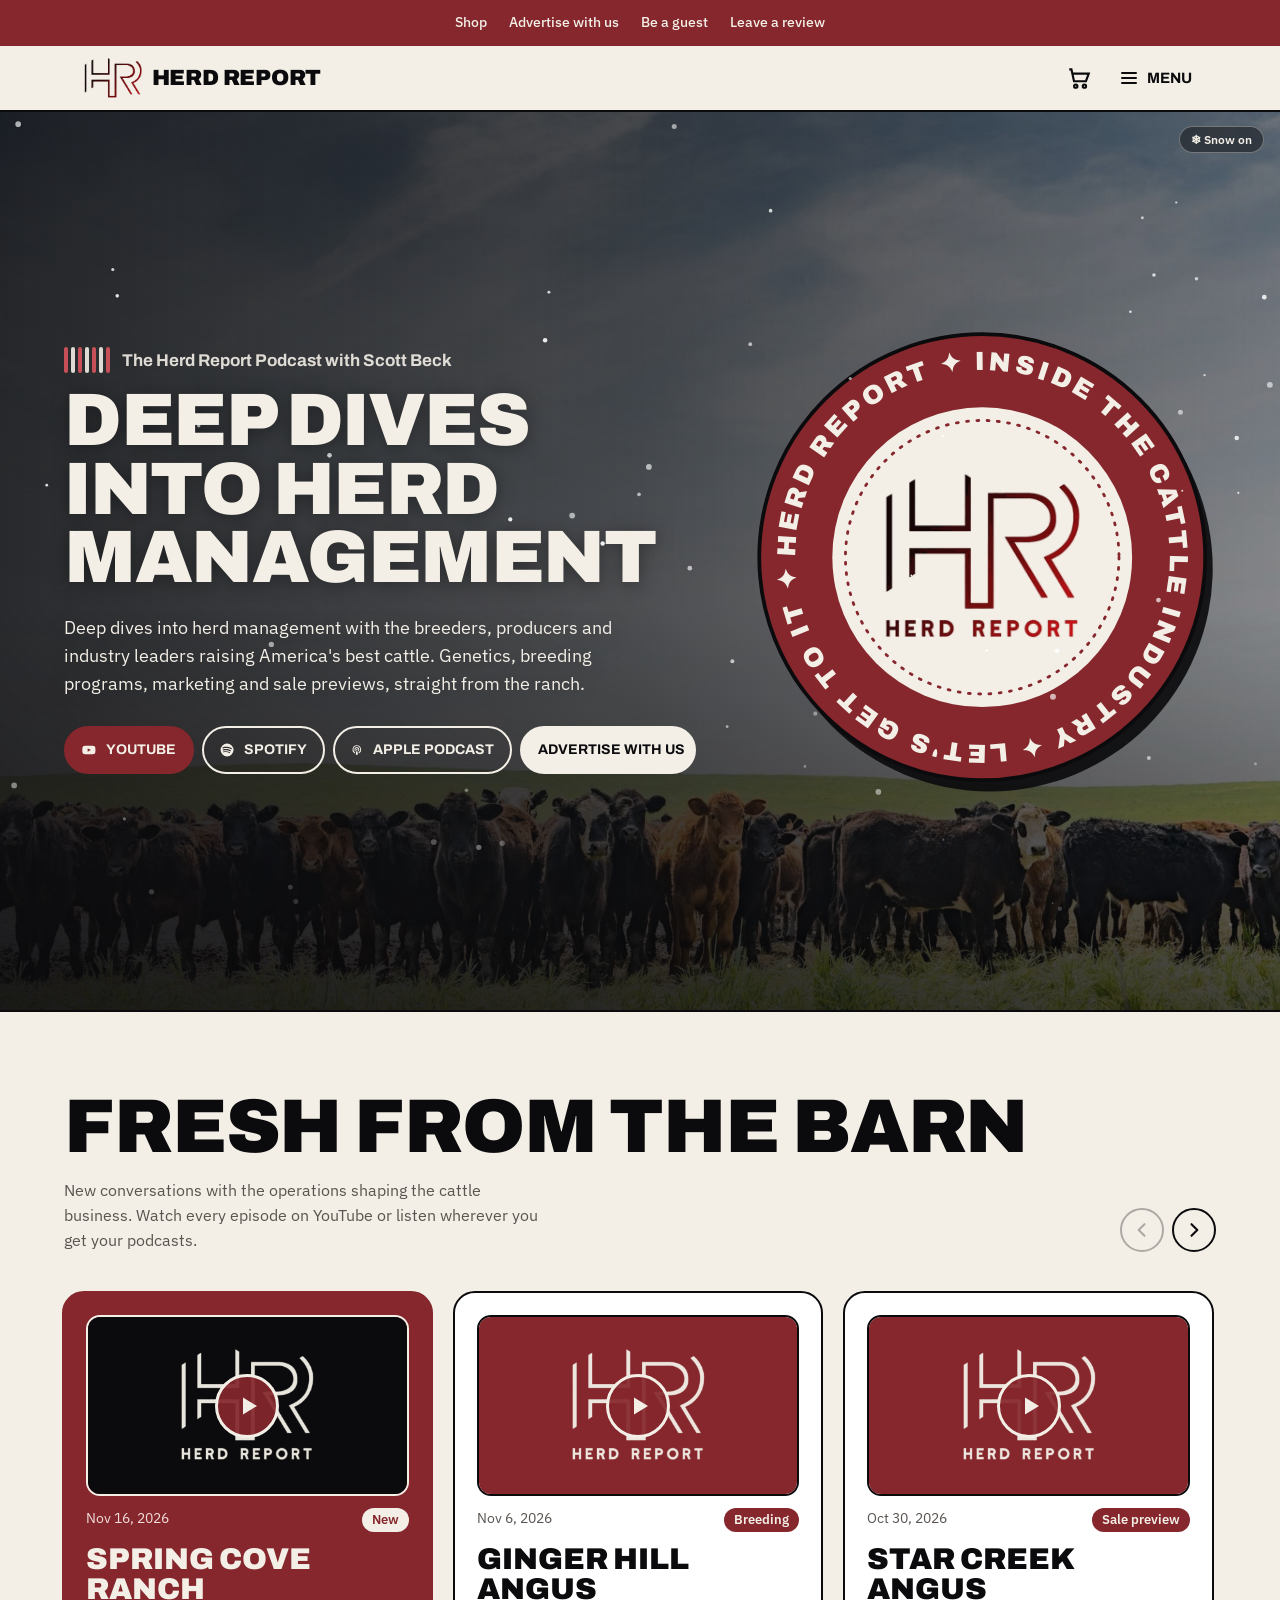
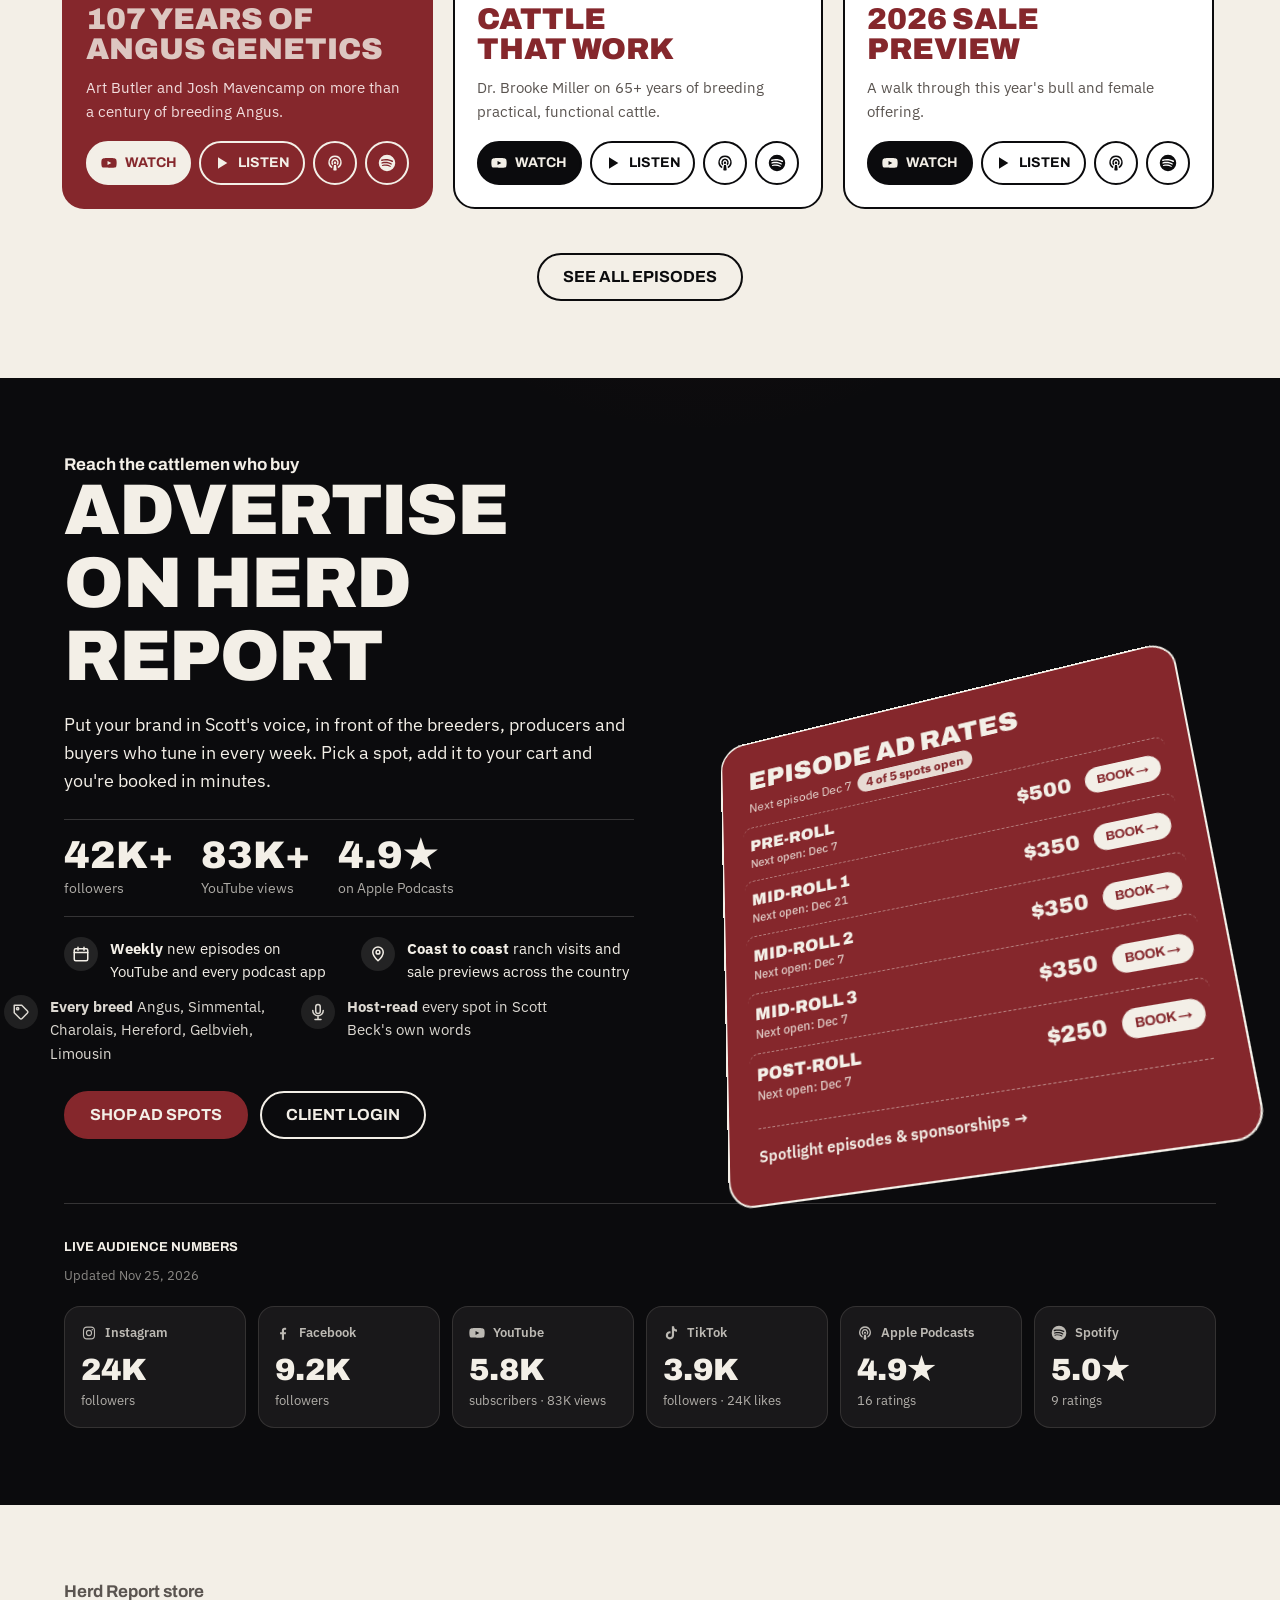
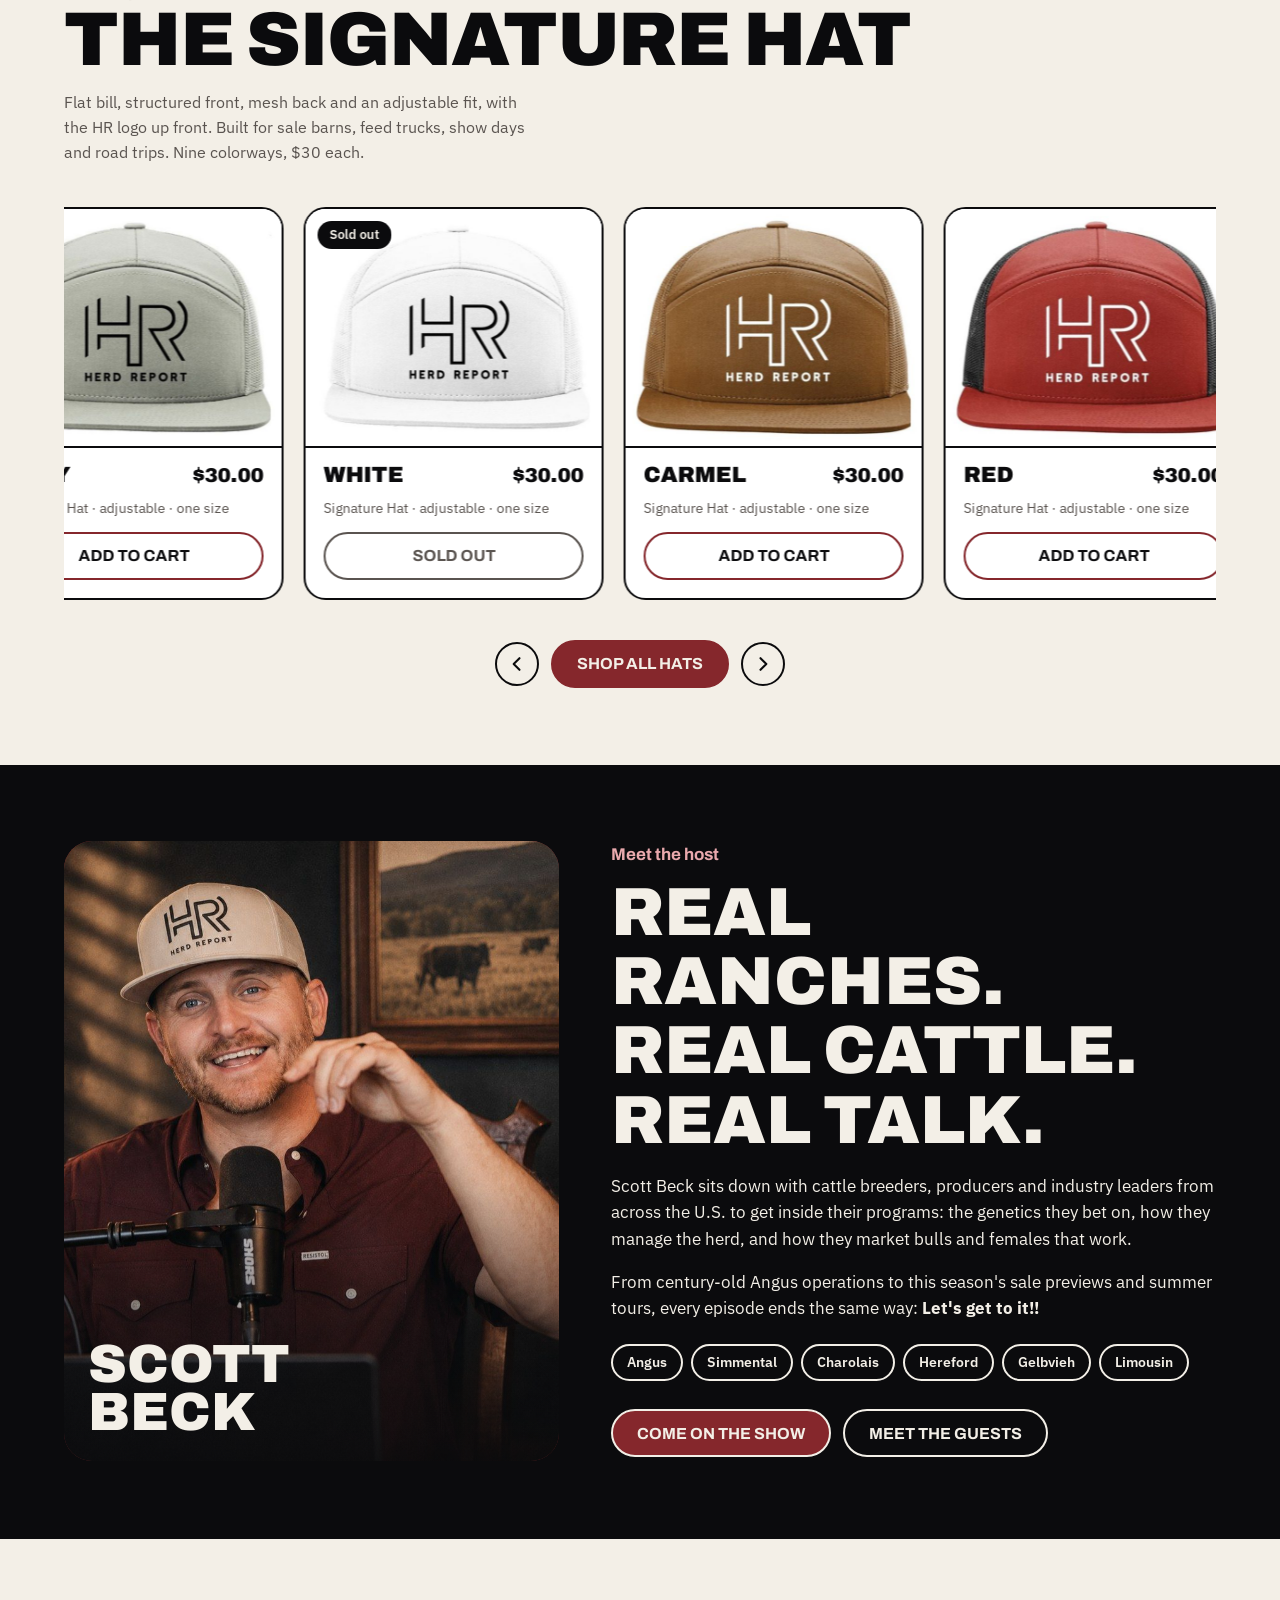
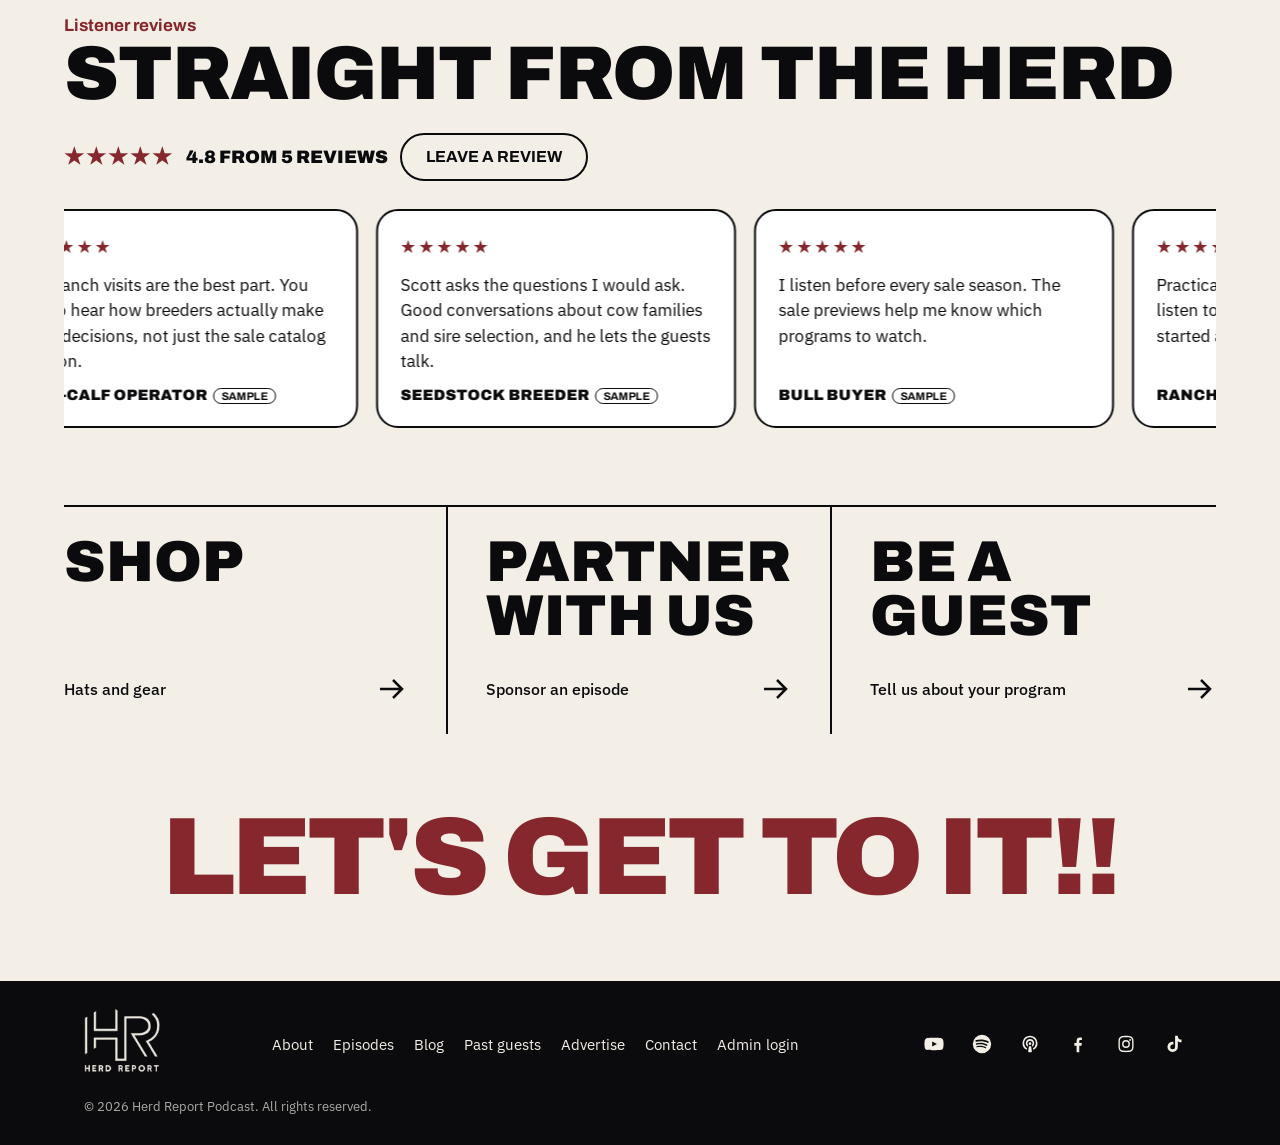
==== commit bfcf29db: "Cleaner header: plain text links instead of pills, social icons moved to the footer Co-Authored-By: " ====
--- a/index.html
+++ b/index.html
@@ -49,9 +49,9 @@
 header{position:sticky;top:0;z-index:20;background:var(--bg);border-bottom:2px solid var(--line)}
 header .wrap{display:flex;align-items:center;gap:16px;padding:10px max(5vw,16px)}
 .acct{display:flex;align-items:center;gap:8px}.acct[hidden]{display:none}
-.acct a,.acct .so{font:700 13px Archivo,sans-serif;text-transform:uppercase;border:2px solid var(--line);border-radius:999px;height:40px;padding:0 14px;display:inline-flex;align-items:center;background:none;color:inherit;text-decoration:none;cursor:pointer;white-space:nowrap}
-.acct a{background:var(--red);border-color:var(--red);color:var(--cream)}
-.acct .so:hover{background:var(--ink);color:var(--bg)}
+.acct a,.acct .so{font:700 14px Archivo,sans-serif;text-transform:uppercase;border:0;background:none;color:inherit;padding:8px 4px;text-decoration:none;cursor:pointer;white-space:nowrap}
+.acct{gap:18px!important;margin-left:auto}.acct a{color:var(--red2)}.acct a:hover,.acct .so:hover{text-decoration:underline;text-underline-offset:4px}
+
 @media(max-width:600px){.acct{display:none}}
 .logo{display:flex;align-items:center;gap:10px;text-decoration:none;margin-right:auto}
 .logo img{height:40px;width:auto;flex:none}
@@ -64,12 +64,12 @@
 .socials a{display:grid;place-items:center;width:44px;height:44px;border-radius:50%}
 .socials a:hover{background:color-mix(in srgb,var(--red) 14%,transparent)}
 .socials svg{width:20px;height:20px;fill:currentColor}
-.menubtn{font:700 15px Archivo,sans-serif;text-transform:uppercase;background:var(--ink);color:var(--bg);border:0;border-radius:999px;padding:0 20px;height:44px;cursor:pointer}
+.menubtn{font:700 15px Archivo,sans-serif;text-transform:uppercase;background:none;color:inherit;border:0;border-radius:0;padding:0 4px;height:44px;cursor:pointer}
 .menubtn{display:inline-flex;align-items:center;gap:10px}
 .menubtn .bars{position:relative;width:16px;height:12px}
 .menubtn .bars i{position:absolute;left:0;width:16px;height:2px;border-radius:2px;background:currentColor;transition:transform .25s,opacity .2s,top .25s}
 .menubtn .bars i:nth-child(1){top:0}.menubtn .bars i:nth-child(2){top:5px}.menubtn .bars i:nth-child(3){top:10px}
-.menubtn[aria-expanded=true]{background:var(--red)}
+.menubtn[aria-expanded=true]{color:var(--red2)}
 .menubtn[aria-expanded=true] .bars i:nth-child(1){top:5px;transform:rotate(45deg)}
 .menubtn[aria-expanded=true] .bars i:nth-child(2){opacity:0}
 .menubtn[aria-expanded=true] .bars i:nth-child(3){top:5px;transform:rotate(-45deg)}
@@ -502,14 +502,6 @@
    <img class="lt" src="mark.png" alt="">
    <b>Herd Report</b>
   </a>
-  <div class="socials">
-   <a href="https://www.youtube.com/@herdreportpodcast" aria-label="YouTube"><svg><use href="#i-yt"/></svg></a>
-   <a href="https://open.spotify.com/show/37IlQvHObaNPHxXoUcjEyz" aria-label="Spotify"><svg><use href="#i-sp"/></svg></a>
-   <a href="https://podcasts.apple.com/us/podcast/id1835474334?mt=2&amp;ls=1" aria-label="Apple Podcasts"><svg><use href="#i-ap"/></svg></a>
-   <a href="https://www.facebook.com/theherdreport" aria-label="Facebook"><svg><use href="#i-fb"/></svg></a>
-   <a href="https://www.instagram.com/herdreport/" aria-label="Instagram"><svg><use href="#i-ig"/></svg></a>
-   <a href="https://www.tiktok.com/@herd.report" aria-label="TikTok"><svg><use href="#i-tt"/></svg></a>
-  </div>
   <span class="acct" id="acct" hidden><a href="account.html" id="acctLink">My dashboard</a><button type="button" class="so" id="signout">Sign out</button></span>
   <button class="cartbtn" id="cartbtn" aria-label="Open cart"><svg viewBox="0 0 24 24"><path d="M3 4h2l2.4 11h11L21 8H6.2"/><circle cx="9" cy="19.5" r="1.5"/><circle cx="17" cy="19.5" r="1.5"/></svg><b id="count"></b></button>
   <button class="menubtn" id="menubtn" aria-expanded="false" aria-controls="menu"><span class="bars" aria-hidden="true"><i></i><i></i><i></i></span><span id="menulbl">Menu</span></button>
@@ -671,6 +663,8 @@
   </nav>
   <div class="socials" style="display:flex">
    <a href="https://www.youtube.com/@herdreportpodcast" aria-label="YouTube"><svg><use href="#i-yt"/></svg></a>
+   <a href="https://open.spotify.com/show/37IlQvHObaNPHxXoUcjEyz" aria-label="Spotify"><svg><use href="#i-sp"/></svg></a>
+   <a href="https://podcasts.apple.com/us/podcast/id1835474334?mt=2&amp;ls=1" aria-label="Apple Podcasts"><svg><use href="#i-ap"/></svg></a>
    <a href="https://www.facebook.com/theherdreport" aria-label="Facebook"><svg><use href="#i-fb"/></svg></a>
    <a href="https://www.instagram.com/herdreport/" aria-label="Instagram"><svg><use href="#i-ig"/></svg></a>
    <a href="https://www.tiktok.com/@herd.report" aria-label="TikTok"><svg><use href="#i-tt"/></svg></a>
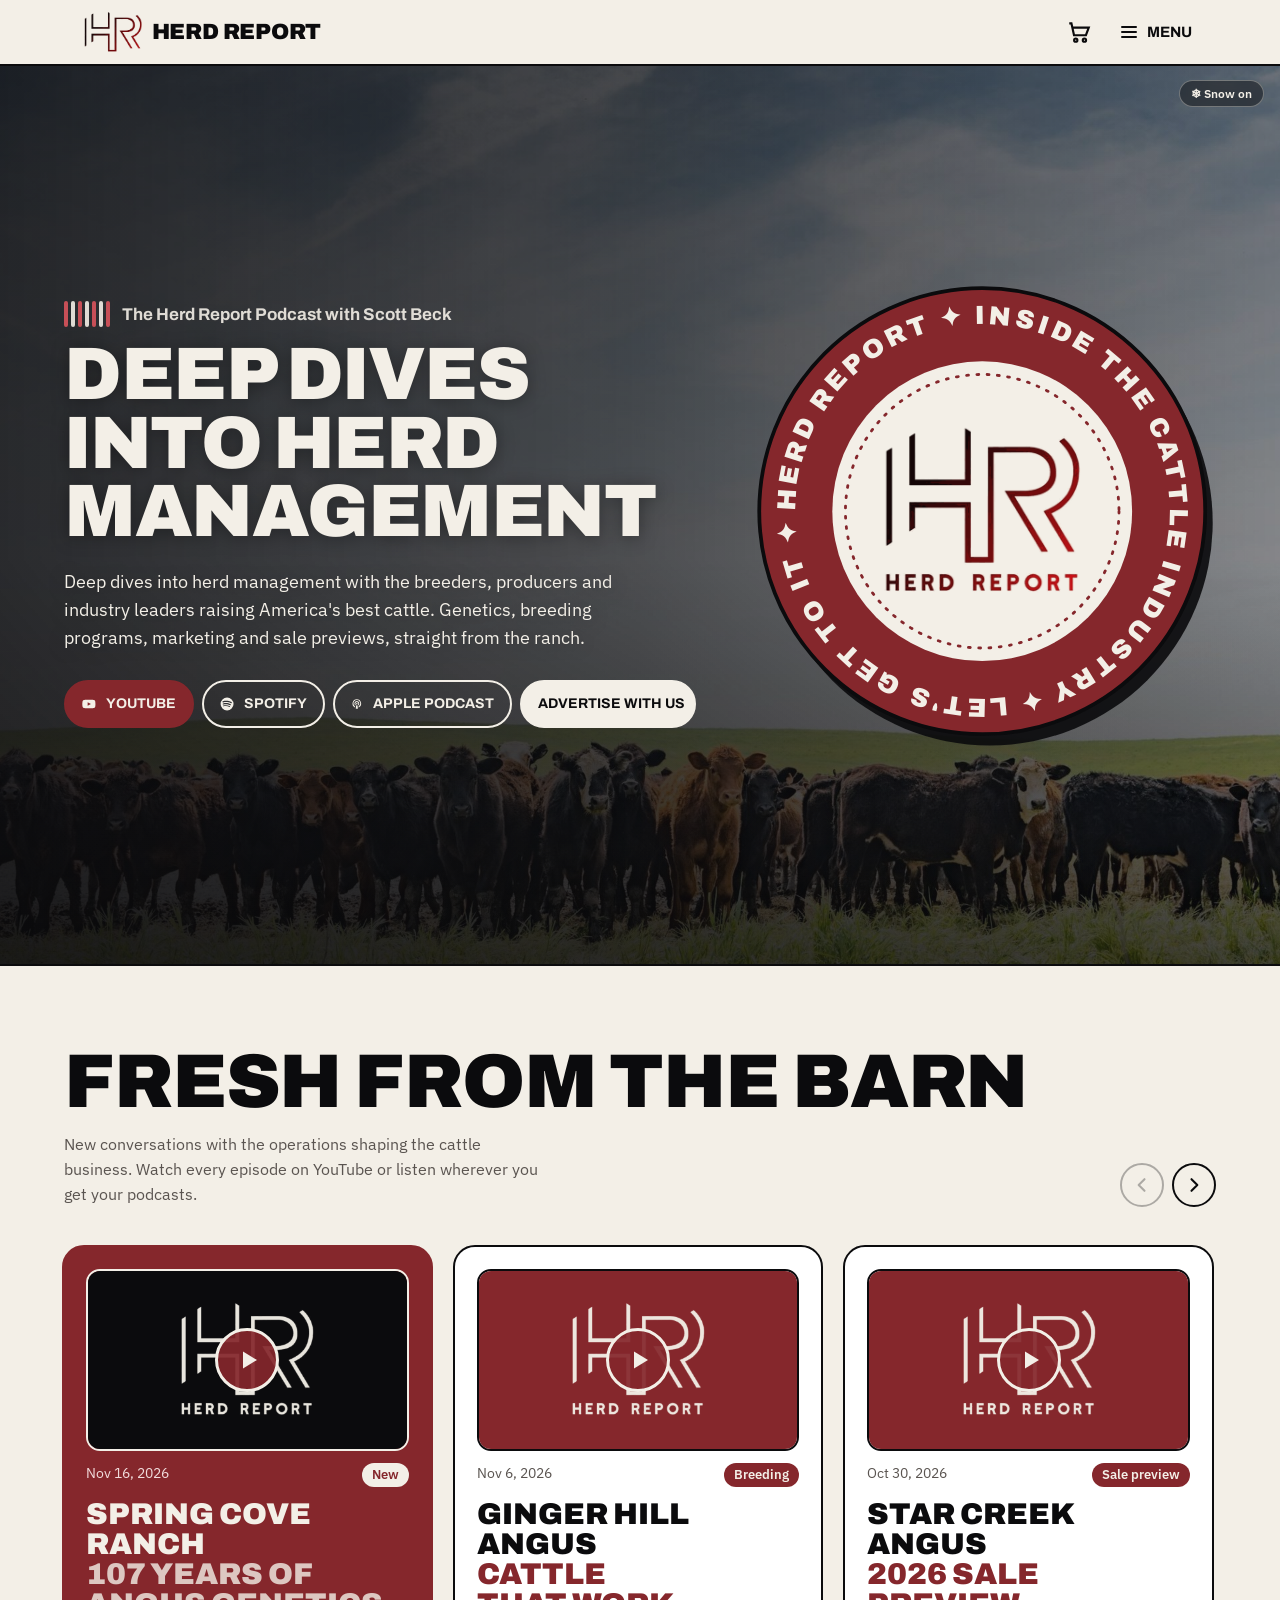
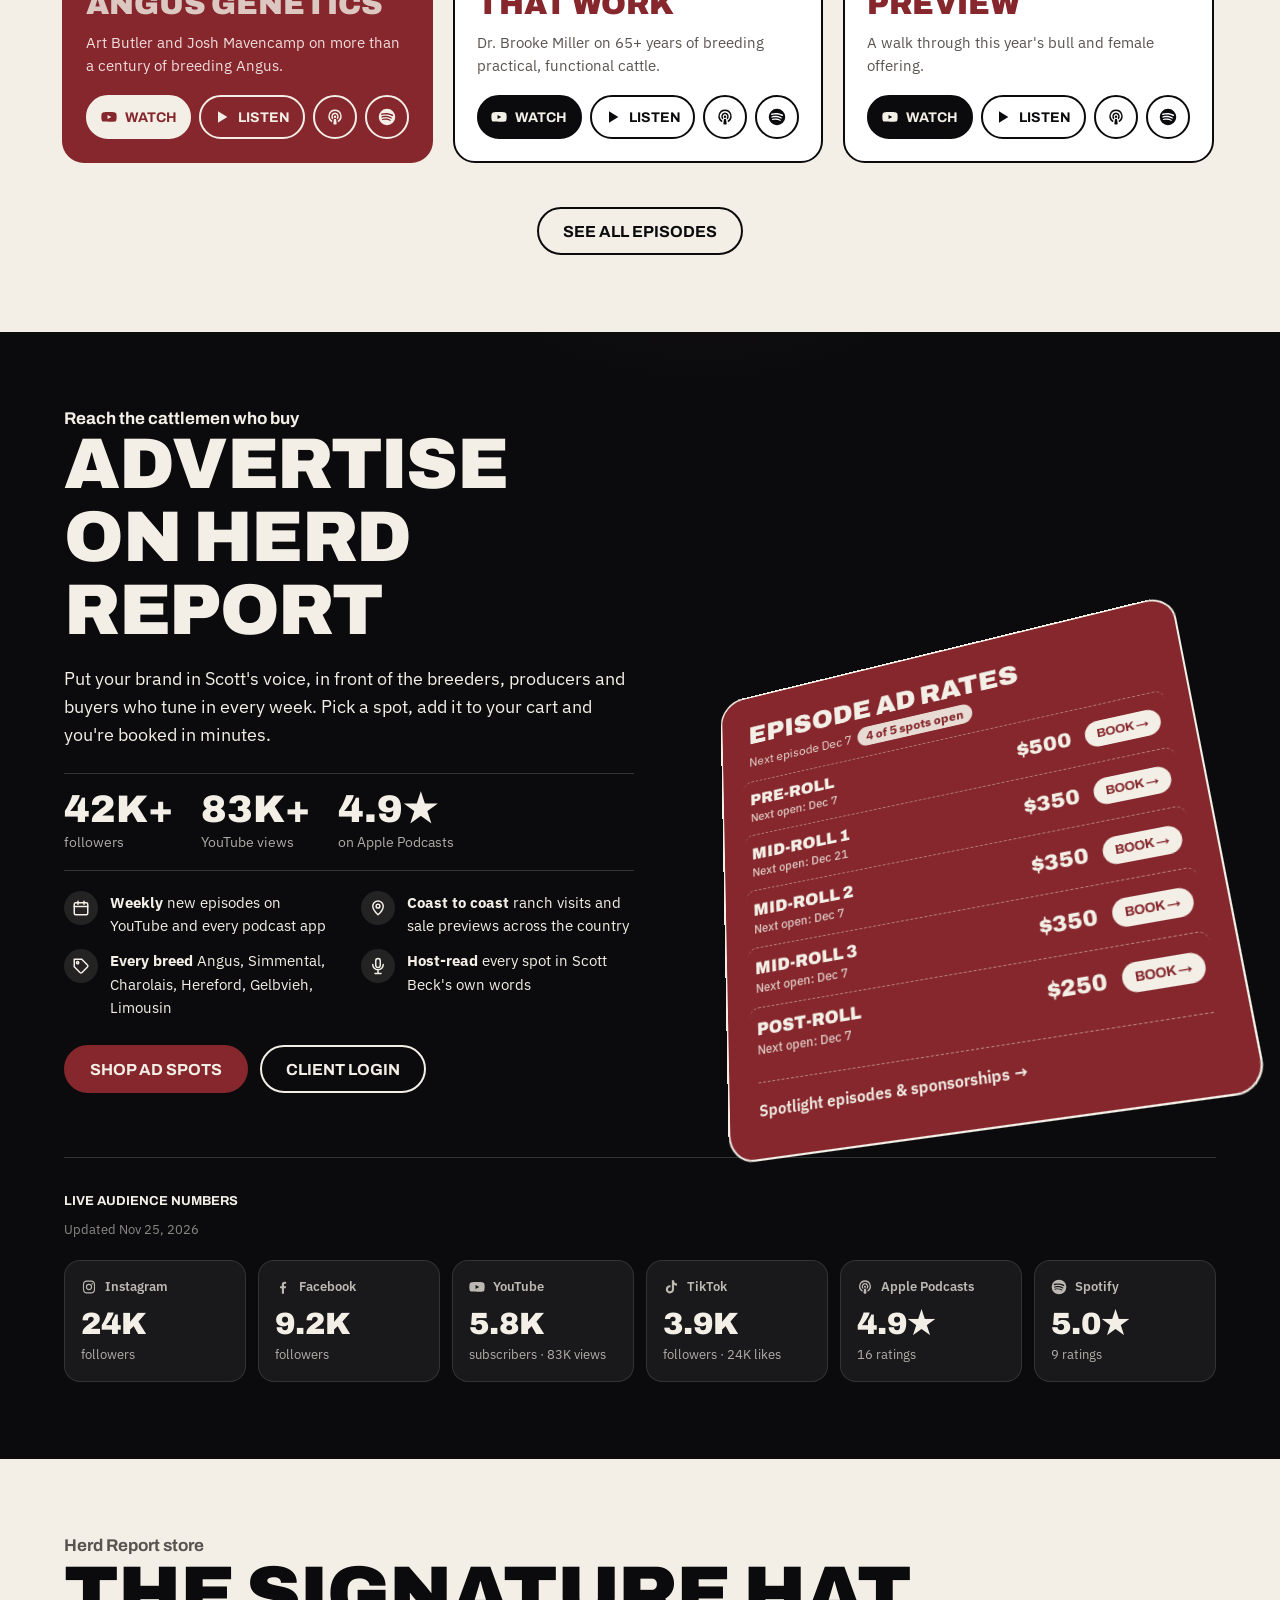
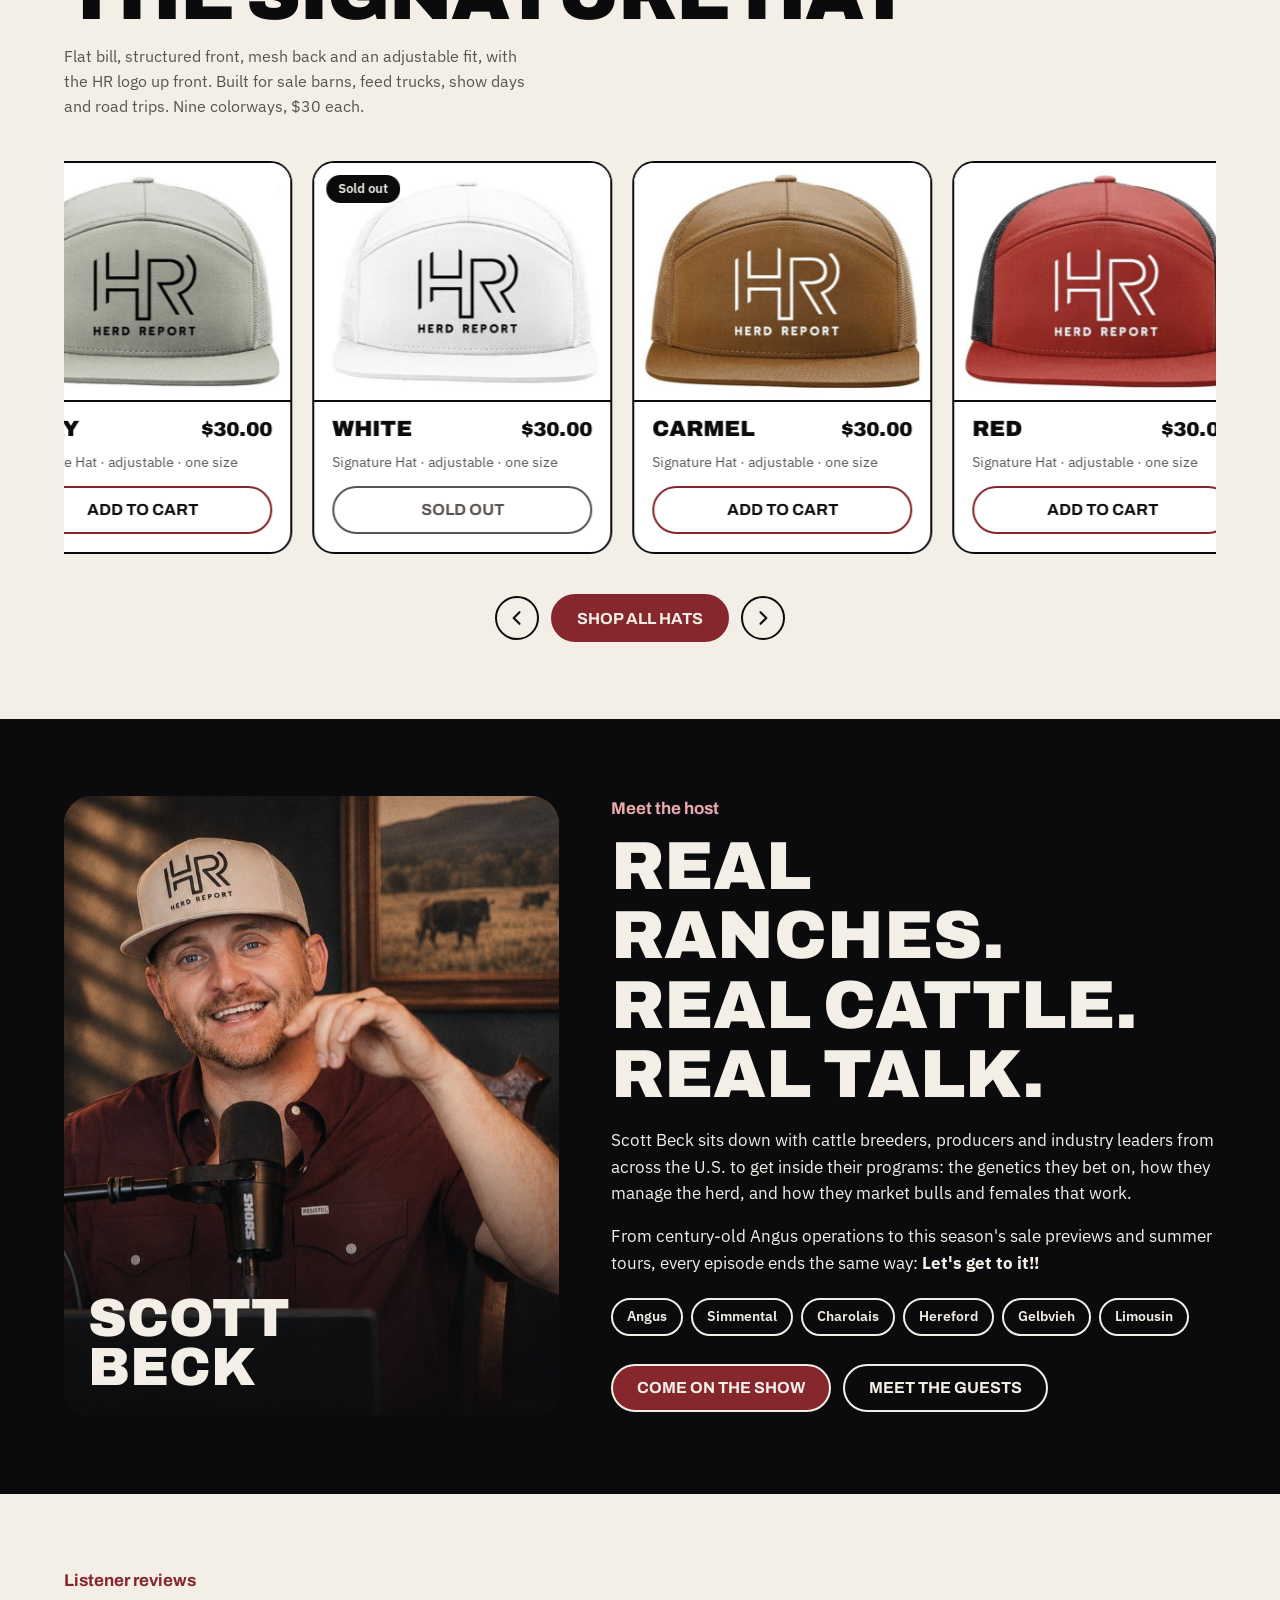
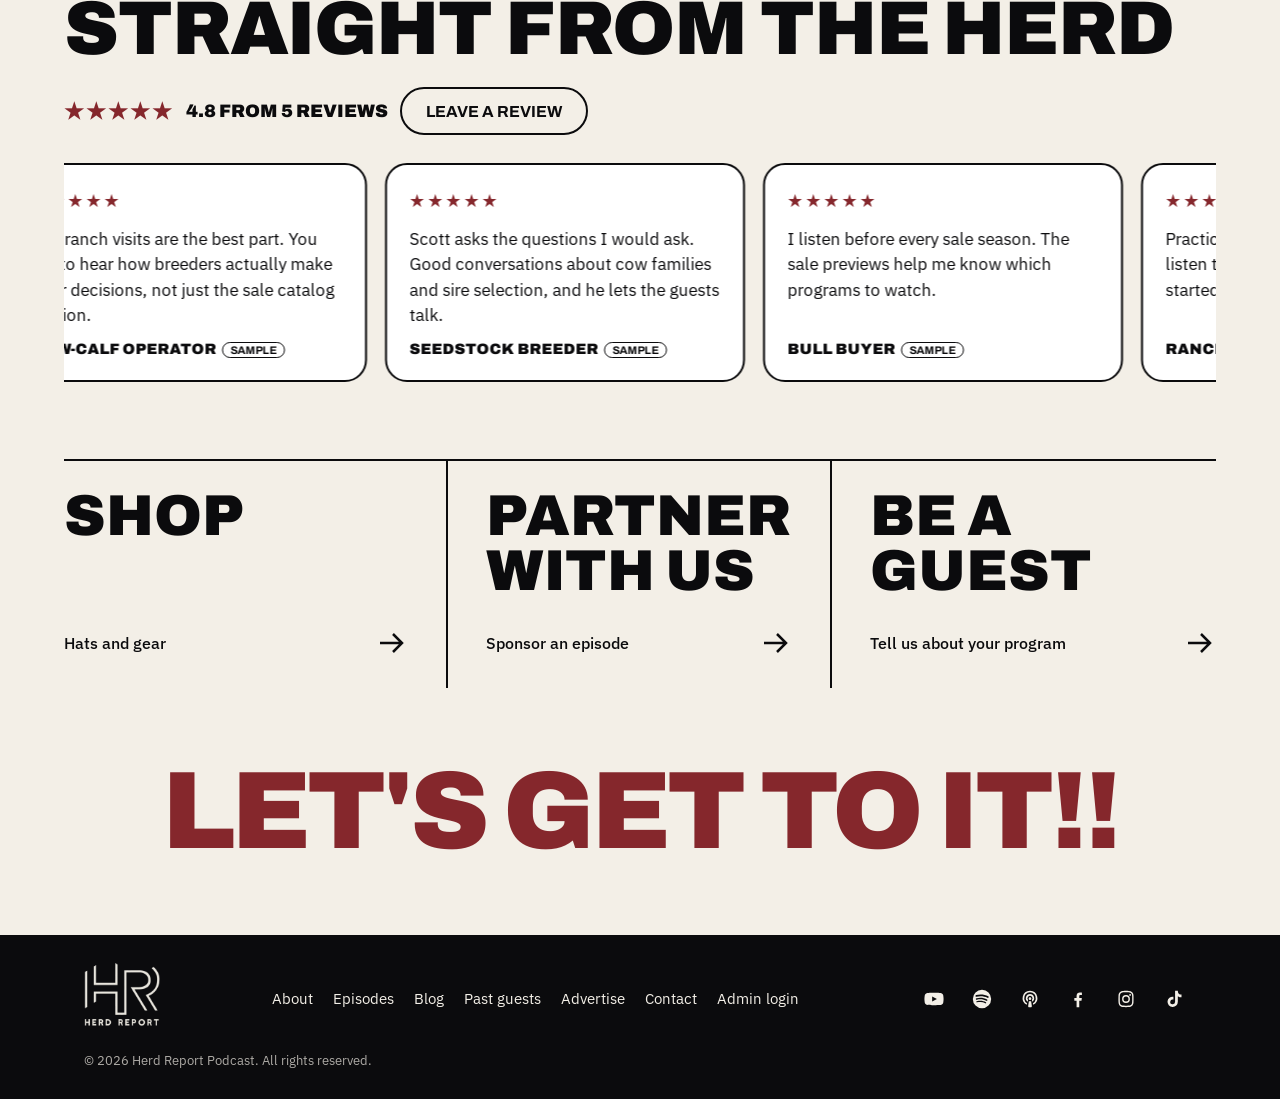
==== commit 414ed471: "Remove the red link bar above the header Co-Authored-By: Claude Opus 5.5 <noreply@anthropic.com> Cla" ====
--- a/index.html
+++ b/index.html
@@ -489,12 +489,6 @@
  <symbol id="i-play" viewBox="0 0 24 24"><path d="M6 3.5v17l14-8.5Z"/></symbol>
 </svg>
 
-<div class="util"><div class="wrap">
- <a href="#store">Shop</a>
- <a href="advertise.html">Advertise with us</a>
- <a href="guest.html">Be a guest</a>
- <a href="#review" data-pop="review">Leave a review</a>
-</div></div>
 
 <header>
  <div class="wrap">
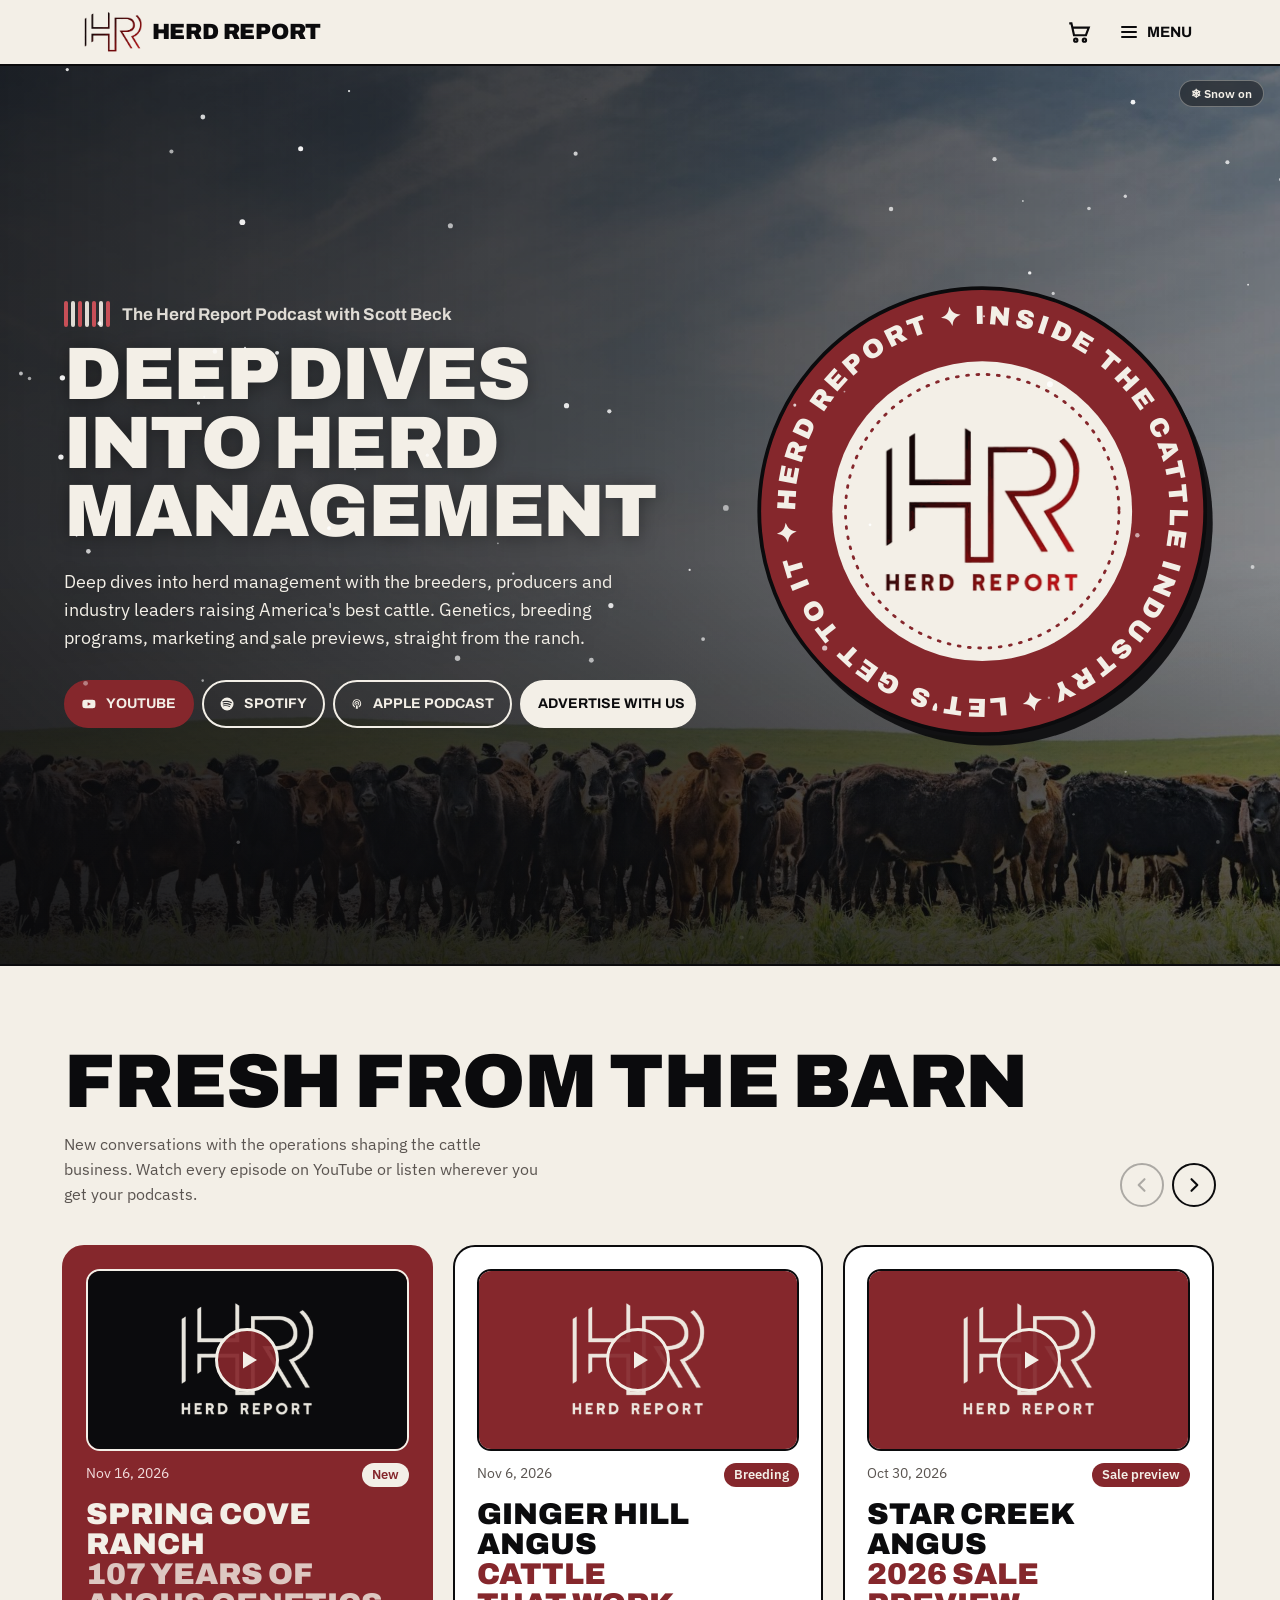
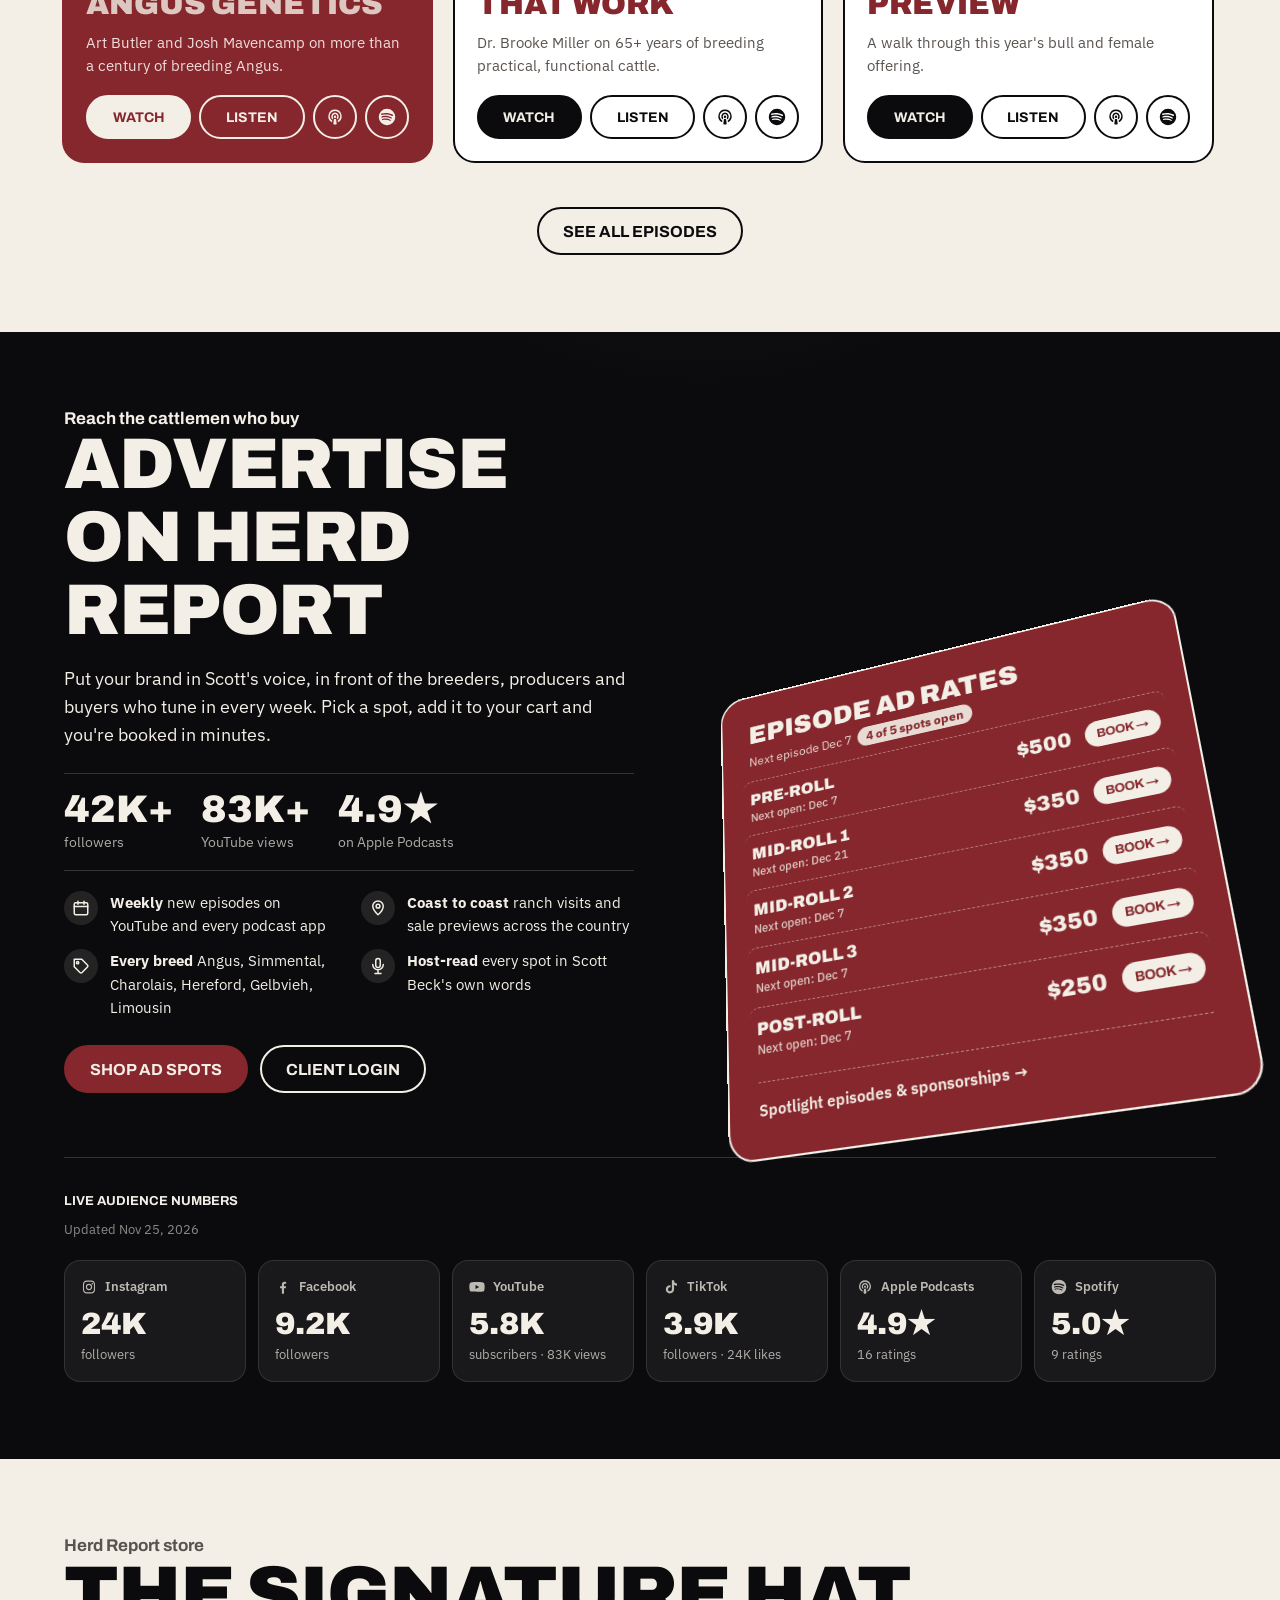
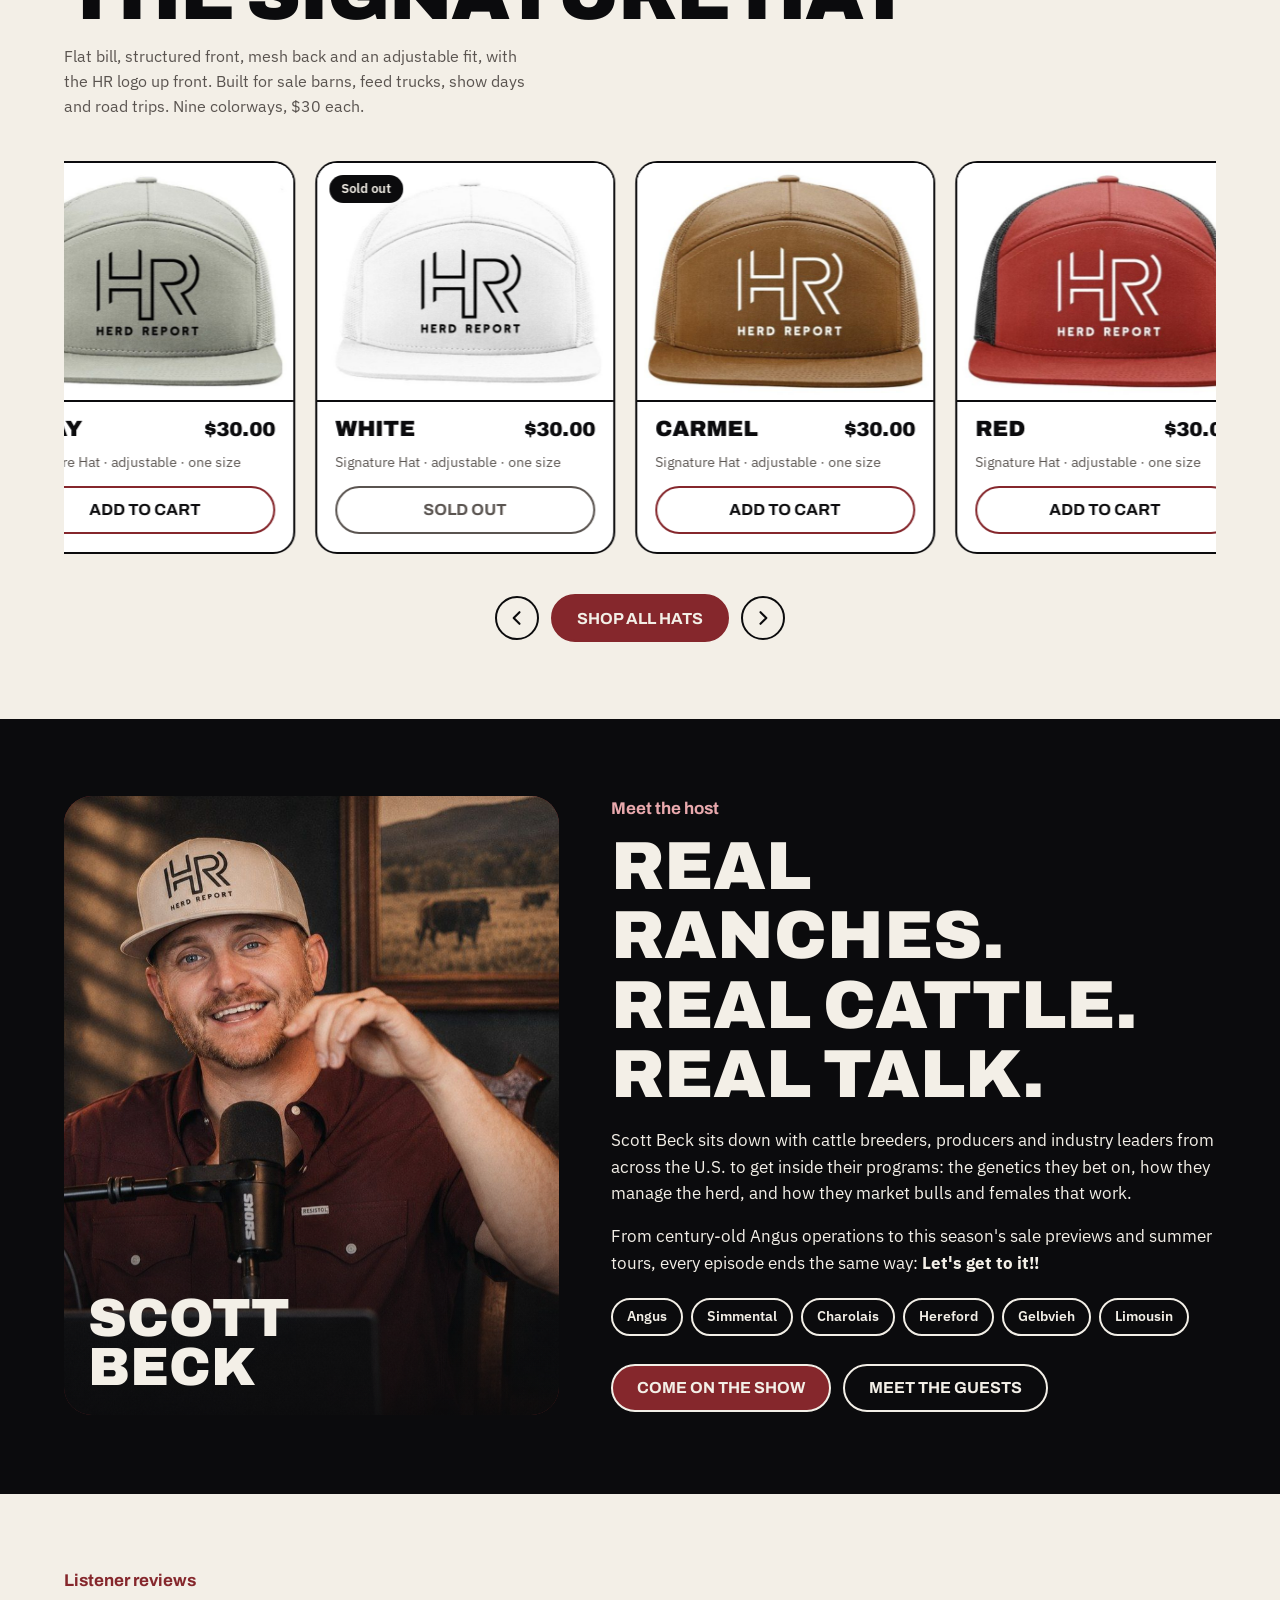
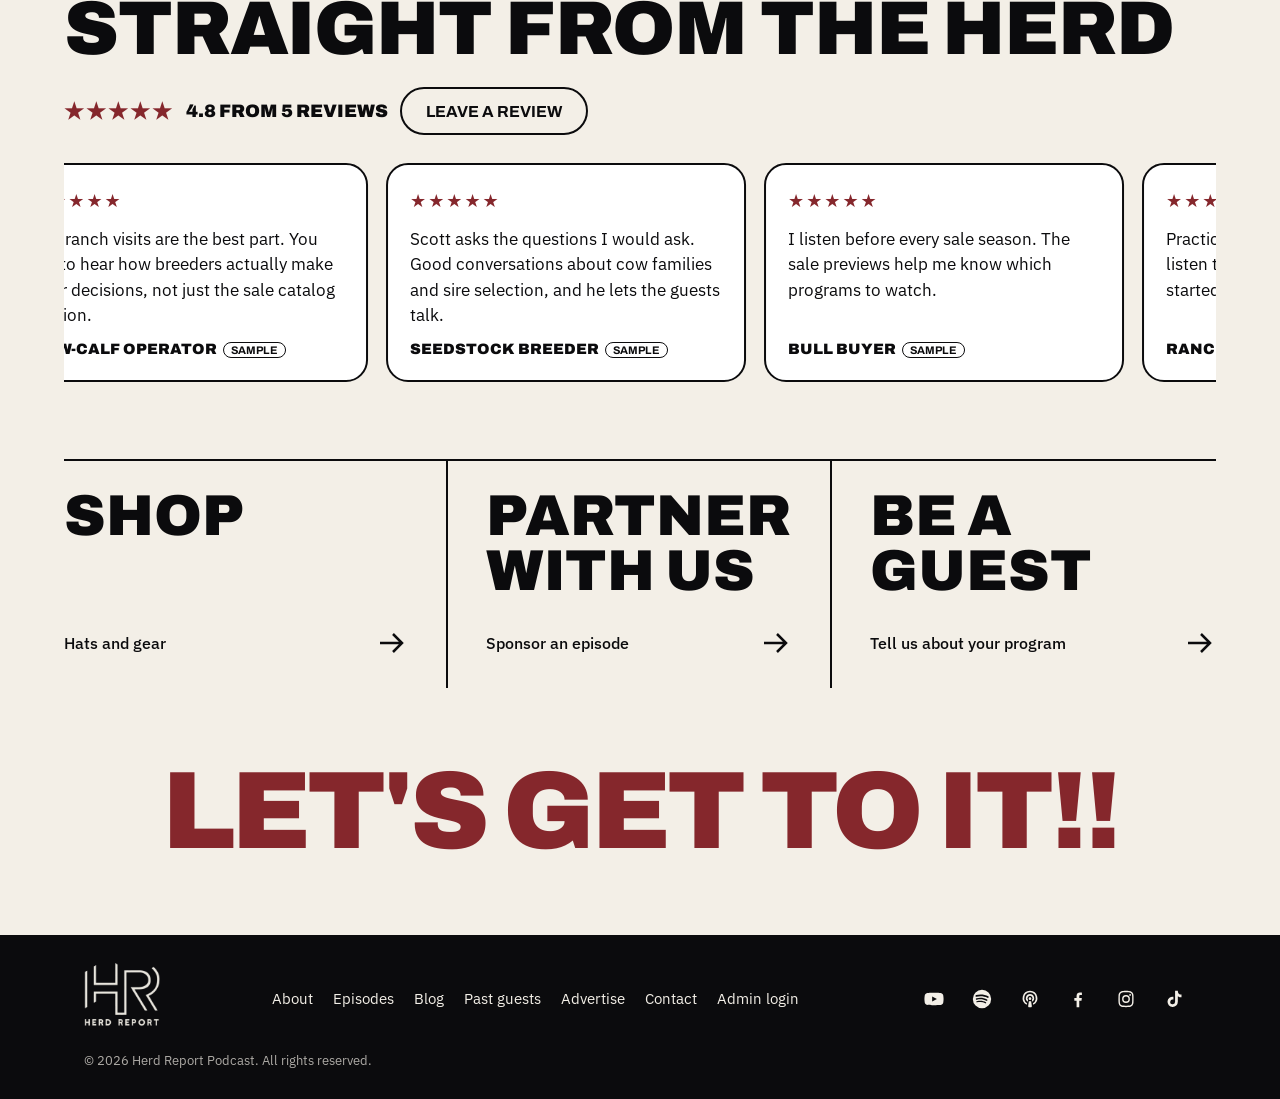
==== commit 84190f02: "Text-only Watch/Listen buttons, smooth sign-off on phones, lighter guest photos Co-Authored-By: Clau" ====
--- a/index.html
+++ b/index.html
@@ -452,6 +452,7 @@
 #eps .ep .thumb img,#eps .ep img{transition:transform 1.4s cubic-bezier(.2,.7,.2,1);transition-delay:calc(var(--d,0s) + .1s)}
 #eps .ep[data-rv]:not(.in) img{transform:scale(1.15)}
 @media(max-width:760px){
+ .closing .signoff{transform:scale(.82);opacity:.2;transition:transform .9s cubic-bezier(.2,.7,.2,1),opacity .9s ease}.closing .signoff.in{transform:none;opacity:1}
  .hero .bg{background-image:url(img/hero-sm.jpg);background-position:62% 85%}
  .v2bar,.aud.sell::before{display:none}
  .hero{position:relative;min-height:0}.hero::after{opacity:0}
@@ -695,8 +696,8 @@
   <h3><a href="${SITE+e.u}/">${esc(e.a)}<em>${esc(e.b)}</em></a></h3>
   <p>${esc(e.s)}</p>
   <div class="links">
-   ${e.yt?`<a class="btn lis watch" href="https://www.youtube.com/watch?v=${esc(e.yt)}"><svg><use href="#i-yt"/></svg>Watch</a>`:''}
-   <a class="btn lis" href="${SITE+e.u}/"><svg><use href="#i-play"/></svg>Listen</a>
+   ${e.yt?`<a class="btn lis watch" href="https://www.youtube.com/watch?v=${esc(e.yt)}">Watch</a>`:''}
+   <a class="btn lis" href="${SITE+e.u}/">Listen</a>
    <a href="${APE+e.ap}" aria-label="${esc(e.a)} on Apple Podcasts"><svg><use href="#i-ap"/></svg></a>
    <a href="${SP}" aria-label="Herd Report on Spotify"><svg><use href="#i-sp"/></svg></a>
   </div>
@@ -862,6 +863,8 @@
  new MutationObserver(()=>{document.querySelectorAll('.rc-row:not([data-rv])').forEach((el,i)=>{el.dataset.rv='right';el.style.setProperty('--d',(0.15+i*.09)+'s')});document.querySelectorAll('#eps .ep:not([data-rv])').forEach((el,i)=>{el.dataset.rv='';el.style.setProperty('--d',(i%3)*.12+'s')});watch()}).observe(document.body,{childList:true,subtree:true});
  document.querySelectorAll('#eps .ep').forEach((el,i)=>{el.dataset.rv='';el.style.setProperty('--d',(i%3)*.12+'s')});
  document.querySelectorAll('.rc-row').forEach((el,i)=>{el.dataset.rv='right';el.style.setProperty('--d',(0.15+i*.09)+'s')});
+ // phones: sign-off grows in once
+ {const so=document.querySelector('.signoff');if(so){if(reduce)so.classList.add('in');else{const o=new IntersectionObserver(es=>{if(es[0].isIntersecting){so.classList.add('in');o.disconnect()}},{threshold:.35});o.observe(so)}}}
  // count up the proof numbers once
  const cu=new IntersectionObserver(es=>es.forEach(e=>{if(!e.isIntersecting)return;cu.unobserve(e.target);const el=e.target,txt=el.textContent,m=txt.match(/[\d.]+/);if(!m||reduce||innerWidth<=760)return;
   const end=parseFloat(m[0]),dec=(m[0].split('.')[1]||'').length,t0=performance.now(),dur=1400;
@@ -875,7 +878,7 @@
    const eh=document.querySelector('#episodes .sh h2');if(eh){const r=eh.getBoundingClientRect();document.getElementById('episodes').style.setProperty('--eh',clamp((vh-r.top)/(vh*.55)).toFixed(3))}
    const ad=document.getElementById('advertise');if(ad){const r=ad.getBoundingClientRect();ad.style.setProperty('--ap',clamp((vh-r.top)/(vh*.75)).toFixed(3));ad.style.setProperty('--af',clamp(-r.top/Math.max(1,r.height)).toFixed(3))}
    const hp=document.querySelector('.host .portrait');if(hp){const r=hp.getBoundingClientRect();hp.style.setProperty('--hp',clamp((vh-r.top)/(vh+r.height)).toFixed(3))}
-   const so=document.querySelector('.signoff');if(so){const r=so.getBoundingClientRect();const end=scrollY+vh>=document.documentElement.scrollHeight-4;so.style.setProperty('--cp',end?'1':clamp((vh-r.top)/Math.max(1,r.height*.9)).toFixed(3))}}
+   const so=document.querySelector('.signoff');if(so&&innerWidth>760){const r=so.getBoundingClientRect();const end=scrollY+vh>=document.documentElement.scrollHeight-4;so.style.setProperty('--cp',end?'1':clamp((vh-r.top)/Math.max(1,r.height*.9)).toFixed(3))}}
  }
  let tick=false;addEventListener('scroll',()=>{if(!tick){tick=true;requestAnimationFrame(()=>{frame();tick=false})}},{passive:true});
  addEventListener('resize',frame);frame();
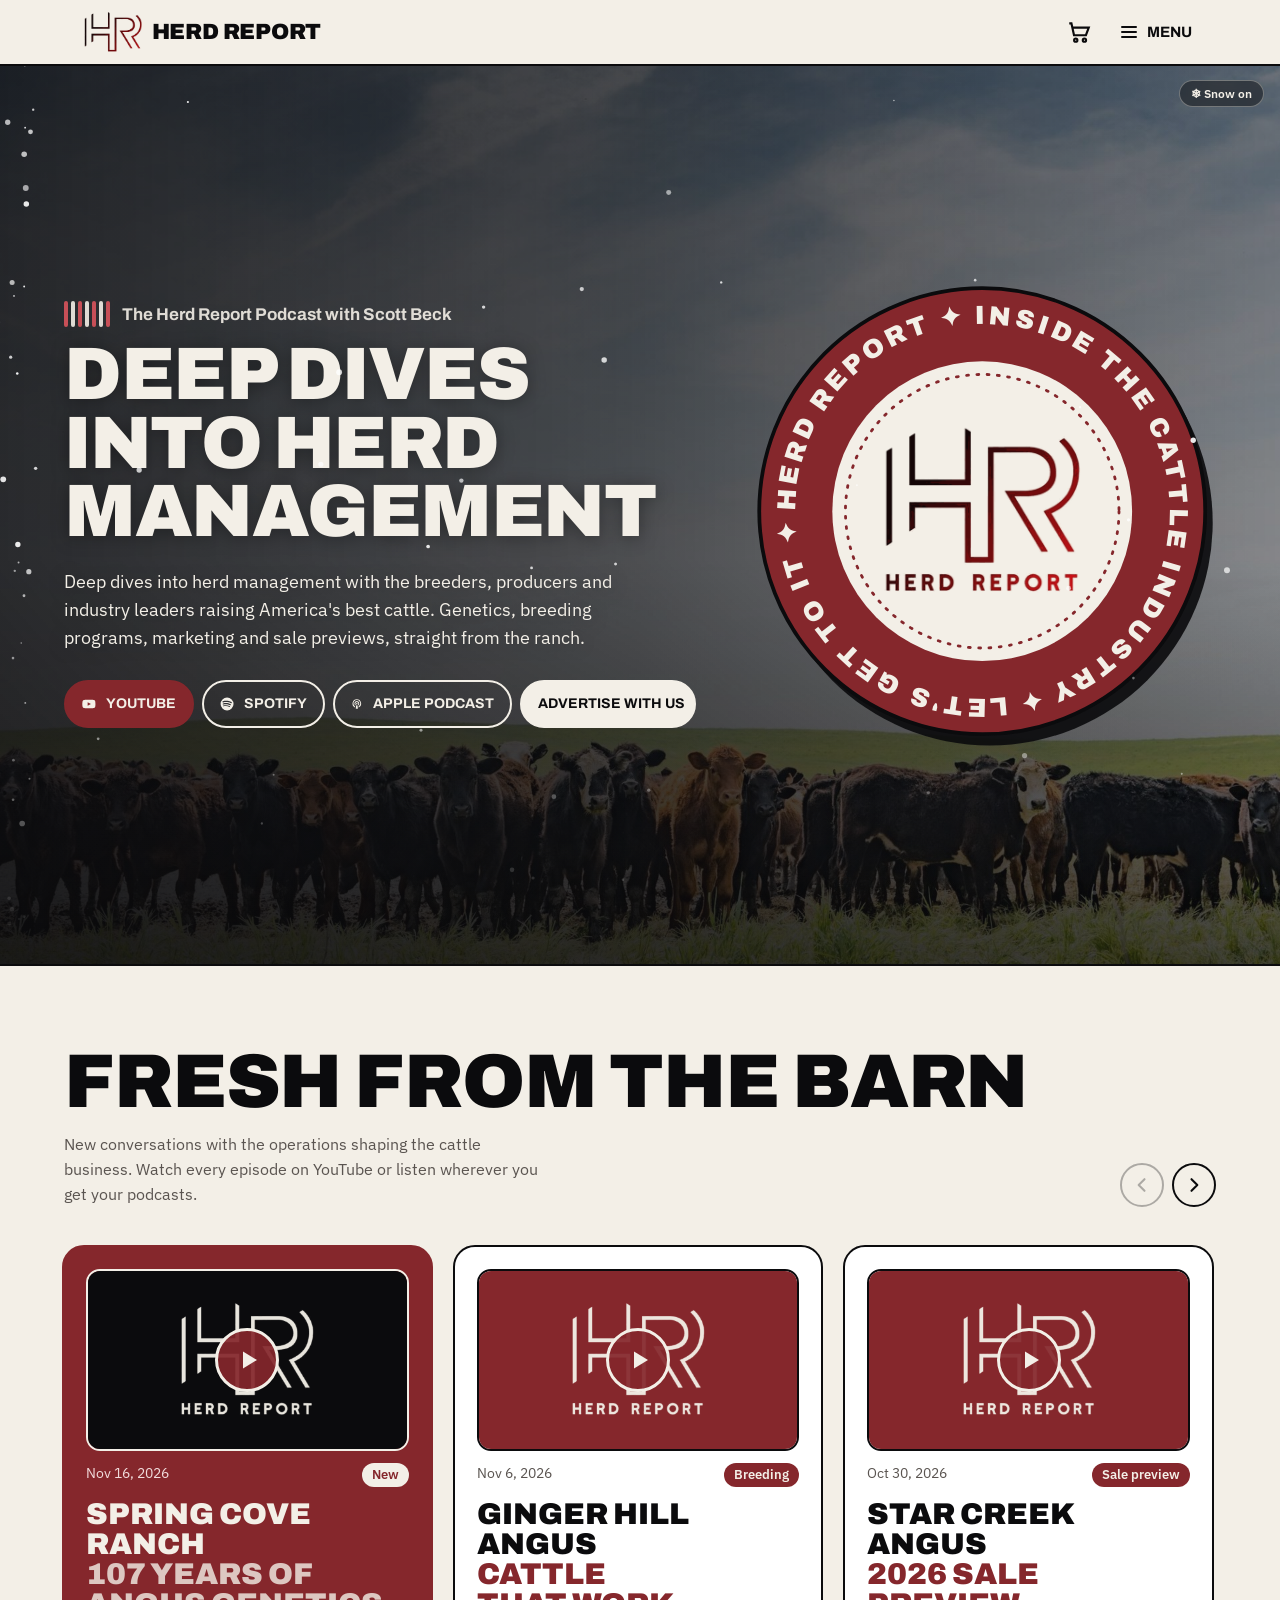
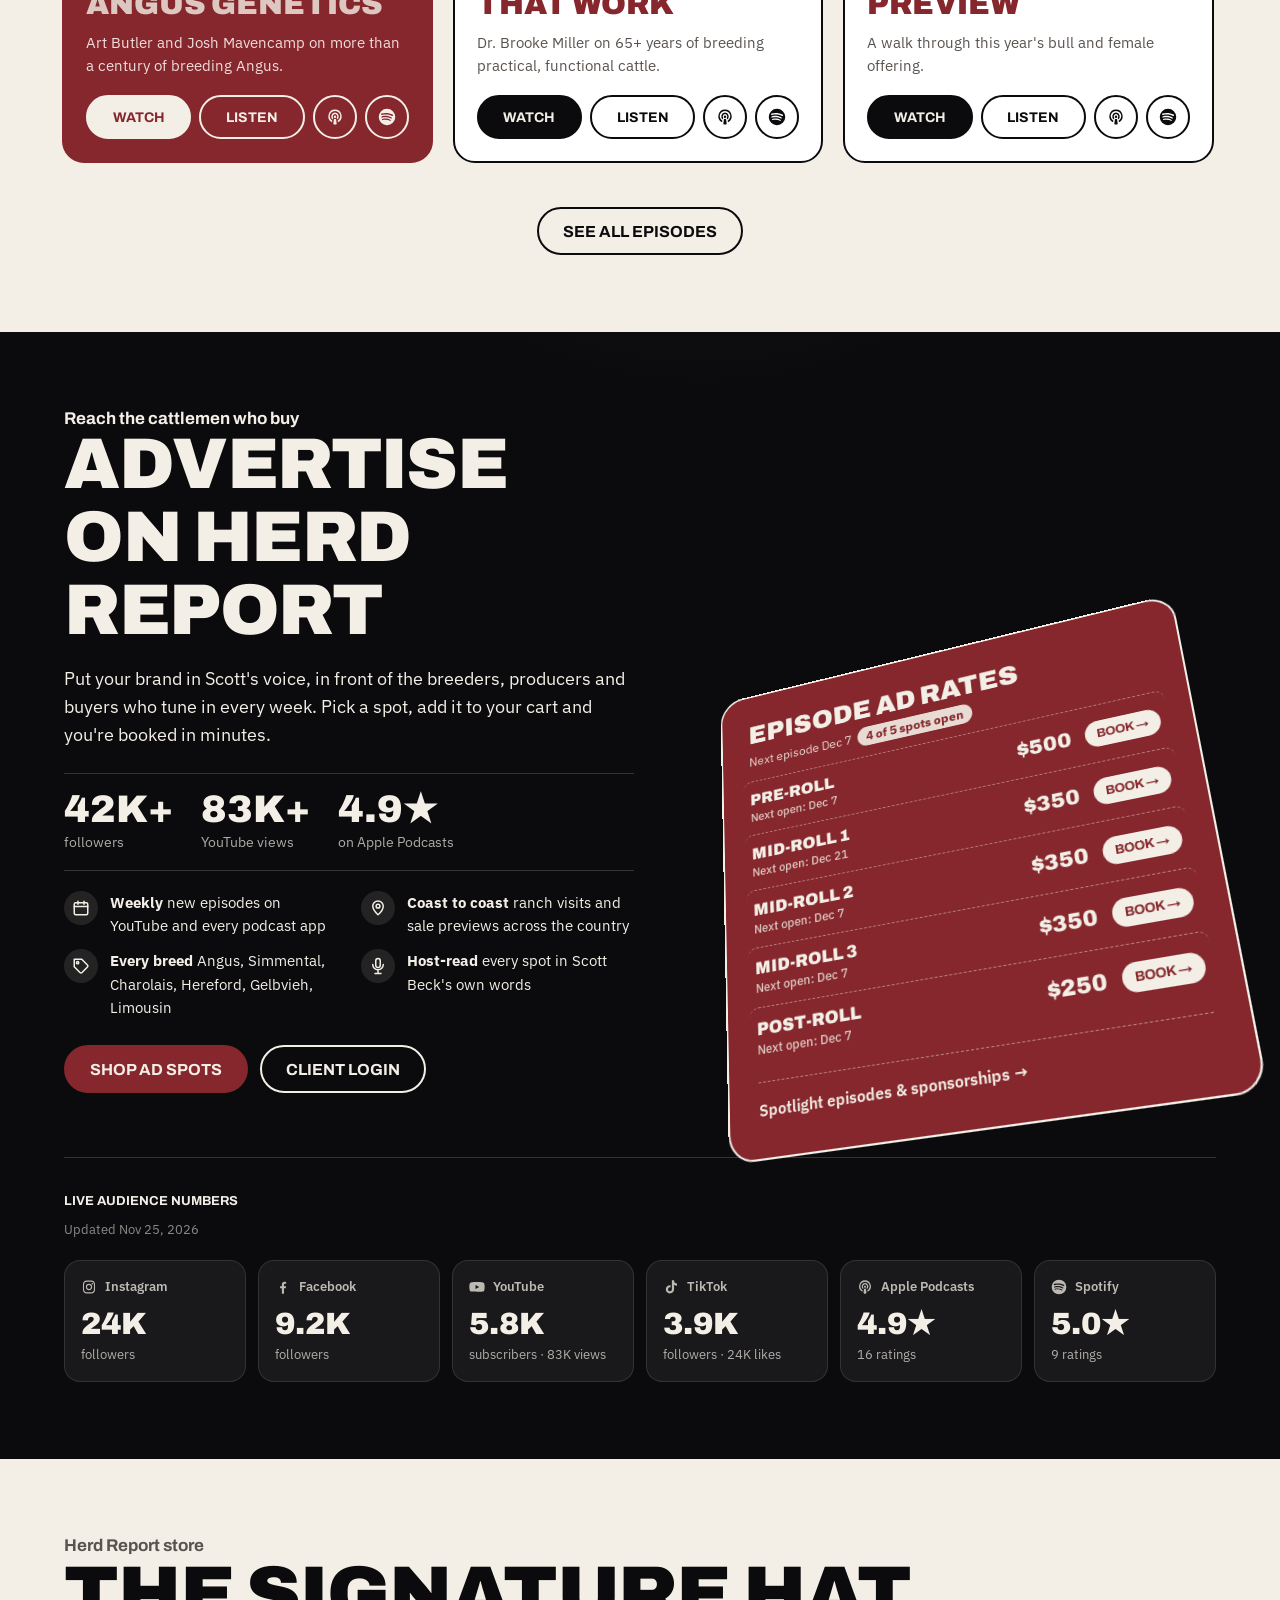
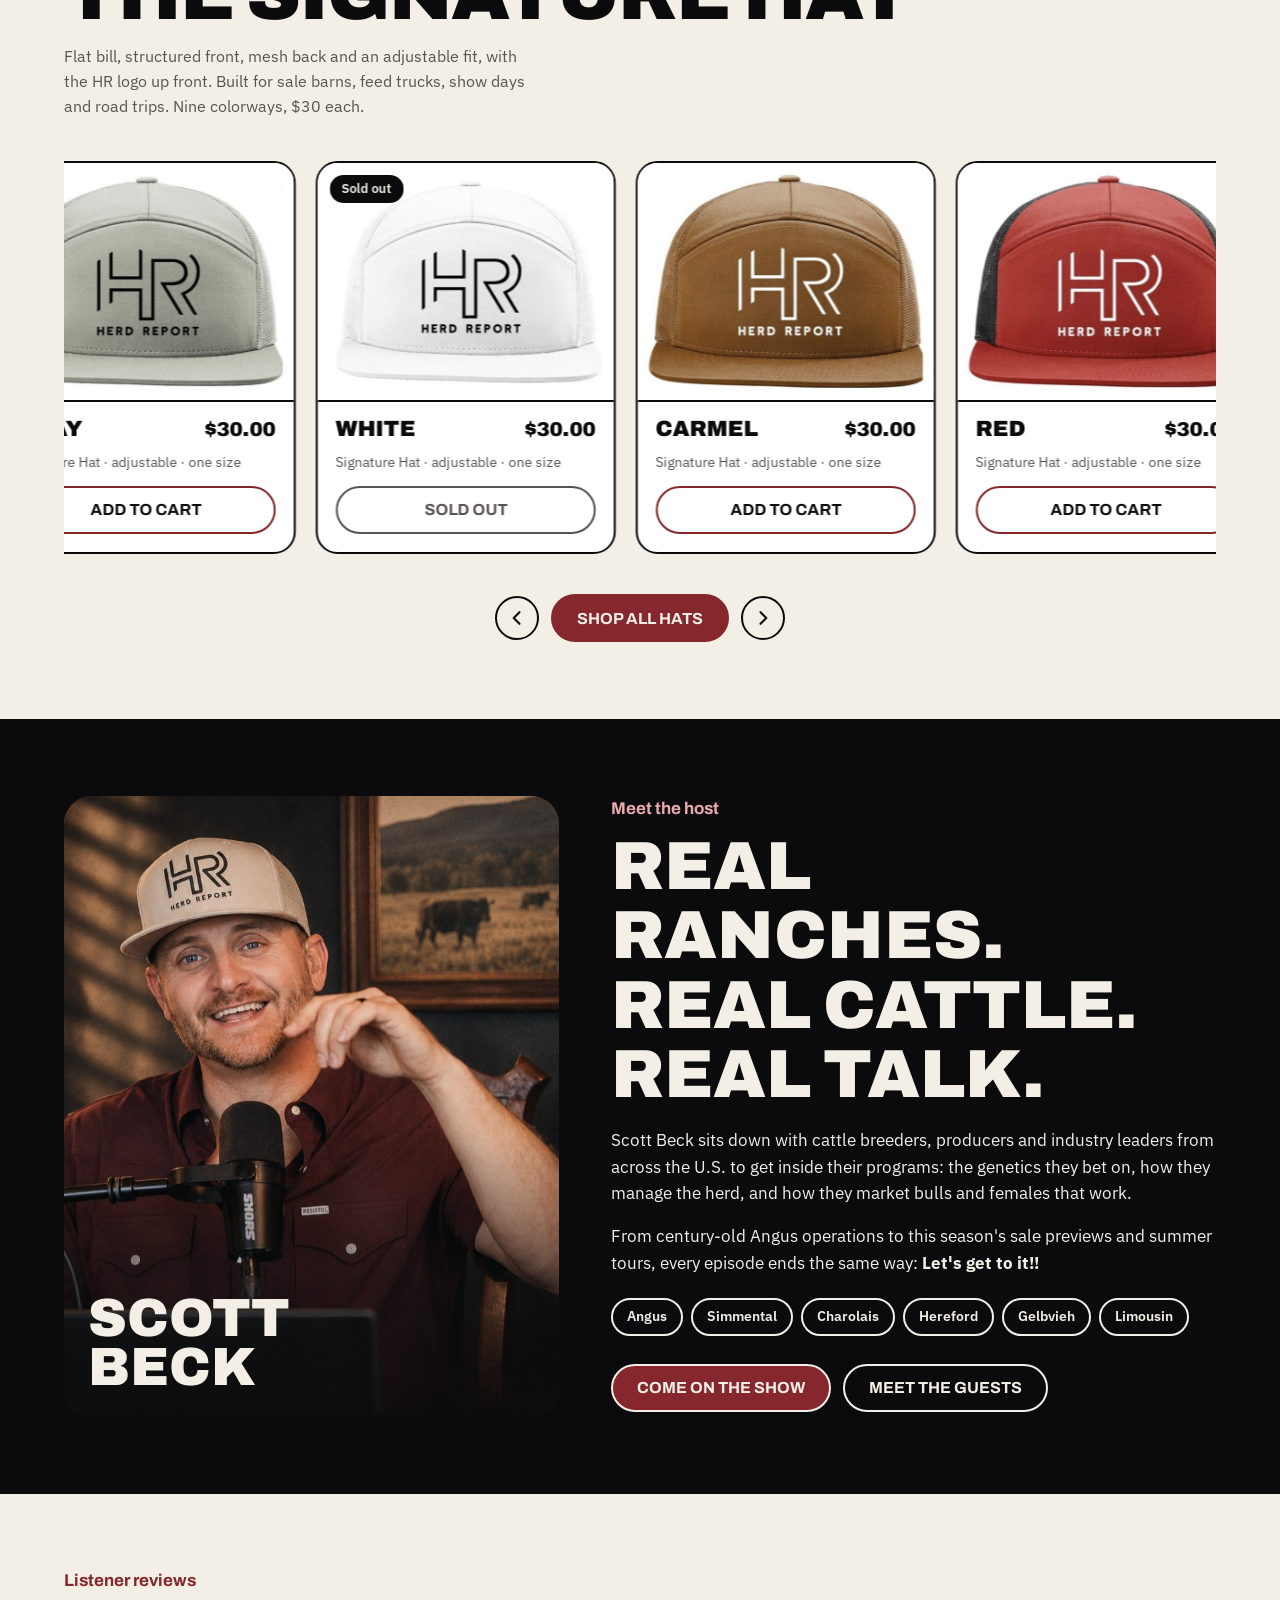
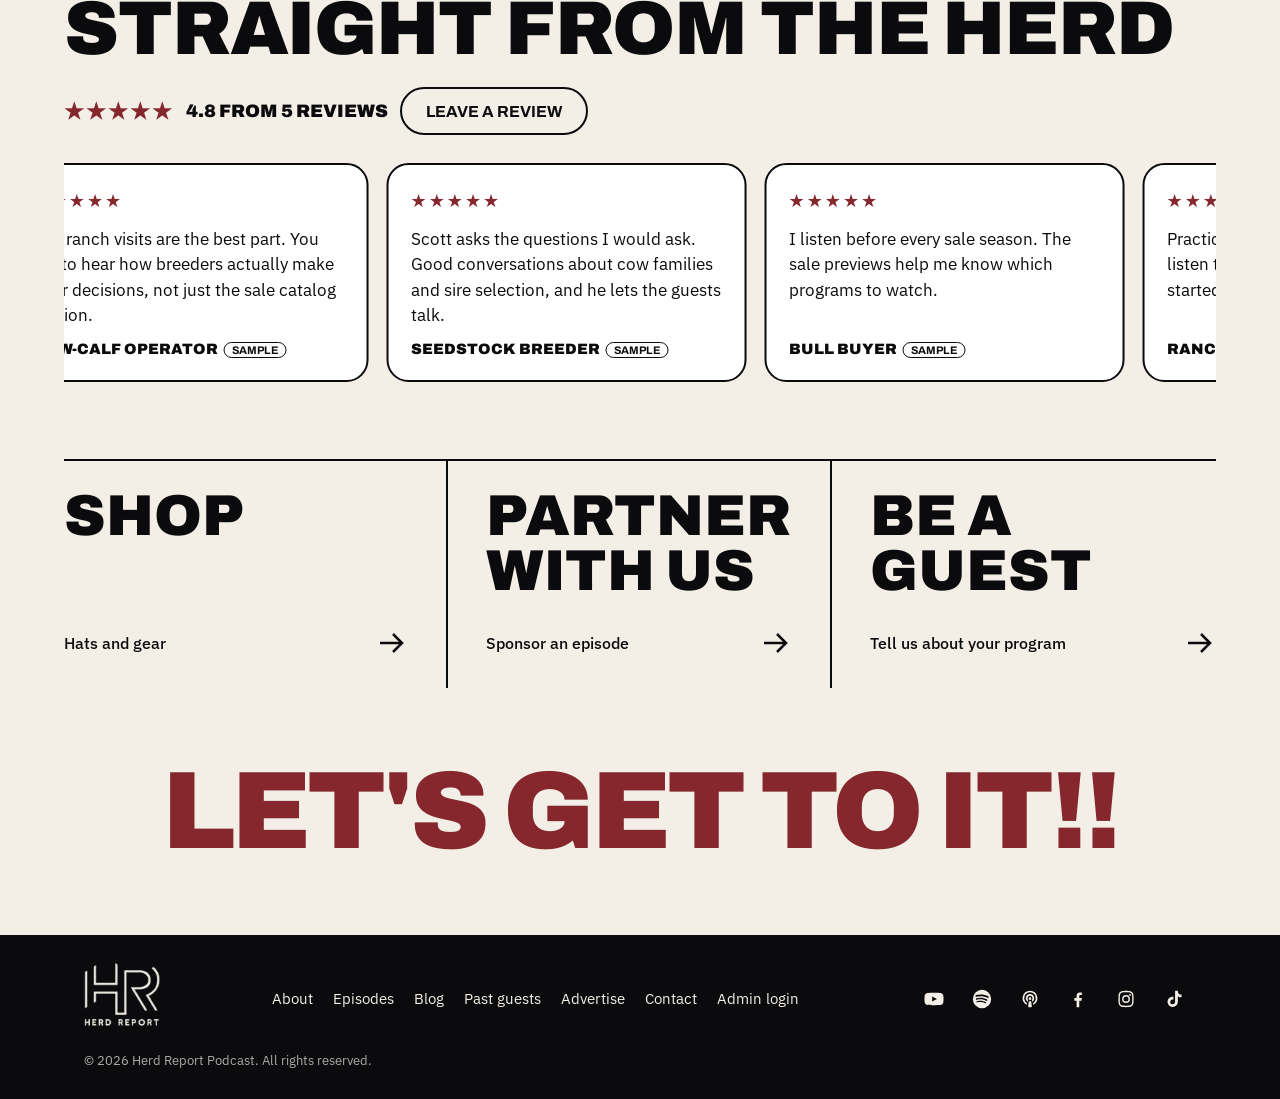
==== commit 3aa8a87d: "Watch opens the YouTube channel, Listen offers Apple Podcasts or Spotify, thumbnails play in a pop-u" ====
--- a/index.html
+++ b/index.html
@@ -315,15 +315,15 @@
 .thumb .ph img{width:42%;height:auto;object-fit:contain}
 .ep.feature .thumb{border-color:var(--cream)}.ep.feature .thumb .ph{background:#0B0B0D}
 .ep .links{flex-wrap:wrap}
-.ep .links a.lis{width:auto;height:auto;border-radius:999px;padding:0 16px;font-size:14px;min-height:44px;flex:1 1 90px;display:inline-flex;justify-content:center;gap:8px}
-.ep .links a.lis svg{width:16px;height:16px;flex:none}
+.ep .links .lis{width:auto;height:auto;border-radius:999px;padding:0 16px;font-size:14px;min-height:44px;flex:1 1 90px;display:inline-flex;justify-content:center;gap:8px}
+.ep .links .lis svg{width:16px;height:16px;flex:none}
 .ep .links a.watch{background:var(--ink);color:var(--bg)}.ep .links a.watch:hover{background:var(--red);border-color:var(--red);color:var(--cream)}
 .ep.feature .links a.watch{background:var(--cream);color:#85272C}
 .ep h3 em{display:block;font-style:normal;color:var(--red2)}
 .ep p{margin:0;color:var(--soft);font-size:15px}
 .ep .links{margin-top:auto;display:flex;gap:8px;padding-top:6px}
 @media(max-width:600px){.ep .links{display:grid;grid-template-columns:minmax(0,1fr) minmax(0,1fr) 42px 42px;gap:6px}.ep .links:has(> :nth-child(3):last-child){grid-template-columns:minmax(0,1fr) 42px 42px}
- .ep .links a.lis{padding:0 8px;font-size:13px;min-height:42px;gap:6px;white-space:nowrap}.ep .links a.lis svg{width:14px;height:14px}
+ .ep .links .lis{padding:0 8px;font-size:13px;min-height:42px;gap:6px;white-space:nowrap}.ep .links .lis svg{width:14px;height:14px}
  .ep .links > a:not(.lis){width:42px;height:42px}}
 .ep .links a{width:44px;height:44px;border-radius:50%;border:2px solid var(--line);display:grid;place-items:center}
 .ep .links a:hover{background:var(--ink);color:var(--bg)}
@@ -331,7 +331,7 @@
 .ep.feature{background:var(--red);color:var(--cream);border-color:var(--red)}
 .ep.feature .d,.ep.feature p{color:#f1dcdc}.ep.feature h3 em{color:var(--cream);opacity:.8}
 .ep.feature .tag{background:var(--cream);color:#85272C}
-.ep.feature .links a{border-color:var(--cream)}
+.ep.feature .links a,.ep.feature .links .lis{border-color:var(--cream)}
 .more{text-align:center;margin-top:36px}
 
 
@@ -397,7 +397,7 @@
  .ep{padding:16px;gap:10px}
  .ep .links{flex-wrap:nowrap;gap:6px}
  .ep .links a{width:40px;height:40px;flex:none}
- .ep .links a.lis{flex:1 1 0;min-width:0;padding:0 8px;font-size:13px;min-height:40px}
+ .ep .links .lis{flex:1 1 0;min-width:0;padding:0 8px;font-size:13px;min-height:40px}
  .more{margin-top:24px}
  .sell h2{font-size:38px}
  .sell .lede{font-size:16px}
@@ -472,6 +472,26 @@
 .snowbtn:hover{background:rgb(11 11 13/.7)}
 @media (prefers-reduced-motion:reduce){.snow,.snowbtn{display:none}}
 button.btn{-webkit-appearance:none;appearance:none;background:transparent;color:inherit}
+
+/* Listen chooser */
+.lpop{position:fixed;z-index:120;background:#F3EFE7;color:#0B0B0D;border:2px solid #0B0B0D;border-radius:18px;padding:10px;box-shadow:0 14px 40px rgb(0 0 0/.28);width:240px;display:grid;gap:8px}
+.lpop[hidden]{display:none}
+.lpop p{margin:2px 4px 2px;font:700 12px Archivo,sans-serif;text-transform:uppercase;color:#5a5450}
+.lpop a{display:flex;align-items:center;gap:10px;min-height:46px;padding:0 14px;border-radius:12px;border:2px solid #0B0B0D;font:700 14px Archivo,sans-serif;text-transform:uppercase;text-decoration:none;color:inherit}
+.lpop a:hover{background:#0B0B0D;color:#F3EFE7}
+.lpop svg{width:20px;height:20px;fill:currentColor;flex:none}
+.ep .links button.lis{font-family:Archivo,sans-serif;font-weight:700;text-transform:uppercase;cursor:pointer;background:none;color:inherit;-webkit-appearance:none;appearance:none}
+@media(max-width:600px){.lpop{left:12px!important;right:12px;bottom:12px;top:auto!important;width:auto;padding:14px;border-radius:22px}.lpop a{min-height:54px;font-size:16px}}
+
+/* video pop-up */
+.vpop{position:fixed;inset:0;z-index:300;background:rgb(11 11 13/.88);display:none;place-items:center;padding:20px}
+.vpop.open{display:grid}
+.vbox{position:relative;width:min(1100px,100%);display:grid;gap:12px;justify-items:center}
+.vframe{position:relative;width:100%;aspect-ratio:16/9;background:#000;border-radius:16px;overflow:hidden;box-shadow:0 20px 60px rgb(0 0 0/.5)}
+.vframe iframe{position:absolute;inset:0;width:100%;height:100%;border:0}
+.vx{position:absolute;top:-52px;right:0;width:44px;height:44px;border-radius:50%;border:2px solid #F3EFE7;background:none;color:#F3EFE7;font:700 24px/1 Archivo,sans-serif;cursor:pointer}
+.vyt{color:#F3EFE7;font:600 14px "IBM Plex Sans",sans-serif;opacity:.85}
+@media(max-width:600px){.vpop{padding:12px}.vframe{border-radius:10px}}
 </style>
 <script src="js/config.js"></script>
 <script src="js/app.js" defer></script>
@@ -696,8 +716,8 @@
   <h3><a href="${SITE+e.u}/">${esc(e.a)}<em>${esc(e.b)}</em></a></h3>
   <p>${esc(e.s)}</p>
   <div class="links">
-   ${e.yt?`<a class="btn lis watch" href="https://www.youtube.com/watch?v=${esc(e.yt)}">Watch</a>`:''}
-   <a class="btn lis" href="${SITE+e.u}/">Listen</a>
+   <a class="btn lis watch" href="${YT}" target="_blank" rel="noopener">Watch</a>
+   <button class="btn lis" type="button" data-listen aria-haspopup="true" aria-expanded="false">Listen</button>
    <a href="${APE+e.ap}" aria-label="${esc(e.a)} on Apple Podcasts"><svg><use href="#i-ap"/></svg></a>
    <a href="${SP}" aria-label="Herd Report on Spotify"><svg><use href="#i-sp"/></svg></a>
   </div>
@@ -782,10 +802,19 @@
 window.addEventListener('hashchange',route);route();
 document.querySelectorAll('.vid').forEach(a=>{const im=a.querySelector('img.yt');const ok=()=>{if(im.naturalWidth>0)a.classList.add('ok')};
  if(im.complete)ok();im.addEventListener('load',ok);
- a.addEventListener('click',e=>{if(!a.classList.contains('ok')||location.protocol==='file:')return;e.preventDefault();
-  const f=document.createElement('iframe');f.src='https://www.youtube-nocookie.com/embed/'+encodeURIComponent(a.dataset.yt)+'?autoplay=1&rel=0';
-  f.title='Herd Report video';f.allow='autoplay; encrypted-media; picture-in-picture; fullscreen';f.allowFullscreen=true;
-  const d=document.createElement('div');d.className=a.classList.contains('lthumb')?'thumb lthumb':'thumb';d.appendChild(f);a.replaceWith(d);});});
+ a.addEventListener('click',e=>{if(location.protocol==='file:')return;e.preventDefault();openVideo(a.dataset.yt,a)});});
+/* YouTube player pop-up */
+function openVideo(id,from){let m=document.getElementById('vpop');
+ if(!m){m=document.createElement('div');m.id='vpop';m.className='vpop';m.setAttribute('role','dialog');m.setAttribute('aria-modal','true');m.setAttribute('aria-label','Herd Report video');
+  m.innerHTML='<div class="vbox"><button class="vx" type="button" aria-label="Close video">×</button><div class="vframe"></div><a class="vyt" target="_blank" rel="noopener">Watch on YouTube ↗</a></div>';
+  document.body.appendChild(m);
+  const close=()=>{m.classList.remove('open');m.querySelector('.vframe').innerHTML='';document.documentElement.style.overflow='';m._from&&m._from.focus({preventScroll:true})};
+  m.querySelector('.vx').onclick=close;m.addEventListener('click',e=>{if(e.target===m)close()});
+  addEventListener('keydown',e=>{if(e.key==='Escape'&&m.classList.contains('open'))close()});}
+ m._from=from;
+ m.querySelector('.vframe').innerHTML='<iframe src="https://www.youtube-nocookie.com/embed/'+encodeURIComponent(id)+'?autoplay=1&rel=0&playsinline=1" title="Herd Report video" allow="autoplay; encrypted-media; picture-in-picture; fullscreen" allowfullscreen></iframe>';
+ m.querySelector('.vyt').href='https://www.youtube.com/watch?v='+encodeURIComponent(id);
+ m.classList.add('open');document.documentElement.style.overflow='hidden';m.querySelector('.vx').focus({preventScroll:true});}
 {const rail=document.getElementById('eps'),pv=document.getElementById('prevEp'),nx=document.getElementById('nextEp');
  const step=()=>{const c=rail.querySelector('.ep');return c?c.getBoundingClientRect().width+20:300};
  const upd=()=>{pv.disabled=rail.scrollLeft<=4;nx.disabled=rail.scrollLeft+rail.clientWidth>=rail.scrollWidth-4};
@@ -909,5 +938,24 @@
  new ResizeObserver(size).observe(hero);size();set(on);
 })();
 </script>
+<script>
+/* Listen -> choose Apple Podcasts or Spotify */
+(()=>{const AP="https://podcasts.apple.com/us/podcast/id1835474334?mt=2&ls=1",SP="https://open.spotify.com/show/37IlQvHObaNPHxXoUcjEyz";
+ const pop=document.createElement('div');pop.className='lpop';pop.hidden=true;pop.setAttribute('role','menu');
+ pop.innerHTML=`<p>Listen on</p><a role="menuitem" href="${AP}" target="_blank" rel="noopener"><svg><use href="#i-ap"/></svg>Apple Podcasts</a><a role="menuitem" href="${SP}" target="_blank" rel="noopener"><svg><use href="#i-sp"/></svg>Spotify</a>`;
+ document.body.appendChild(pop);let from=null;
+ const close=()=>{if(pop.hidden)return;pop.hidden=true;if(from){from.setAttribute('aria-expanded','false');from=null}};
+ const open=b=>{from=b;b.setAttribute('aria-expanded','true');pop.hidden=false;
+  if(innerWidth>600){const r=b.getBoundingClientRect(),h=pop.offsetHeight,w=pop.offsetWidth;
+   let top=r.top-h-8;if(top<70)top=r.bottom+8;let left=Math.min(Math.max(8,r.left),innerWidth-w-8);pop.style.top=top+'px';pop.style.left=left+'px'}
+  pop.querySelector('a').focus({preventScroll:true})};
+ document.addEventListener('click',e=>{const b=e.target.closest('[data-listen]');
+  if(b){e.preventDefault();from===b?close():(close(),open(b));return}
+  if(!e.target.closest('.lpop'))close();else if(e.target.closest('a'))setTimeout(close,0)});
+ addEventListener('keydown',e=>{if(e.key==='Escape')close()});
+ addEventListener('scroll',close,{passive:true});addEventListener('resize',close);
+ document.getElementById('eps')?.addEventListener('scroll',close,{passive:true});
+})();
+</script>
 </body>
 </html>
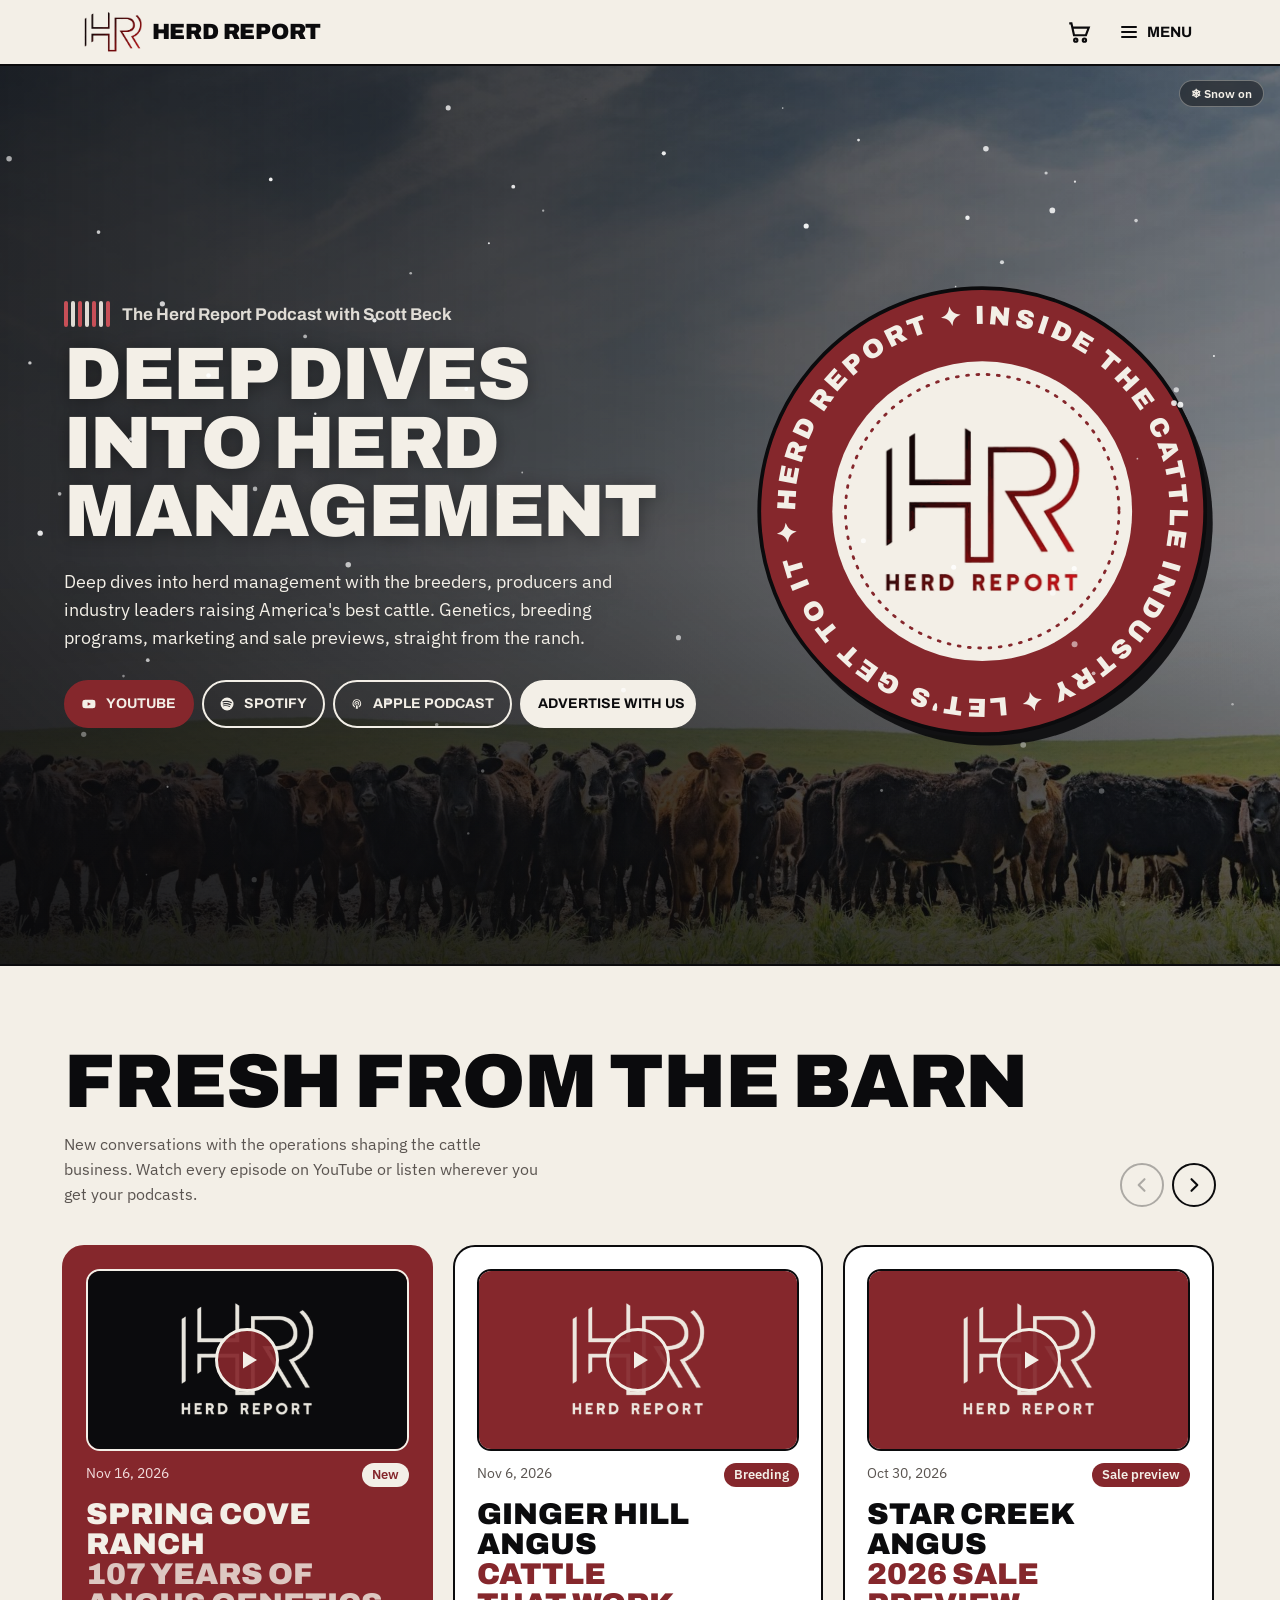
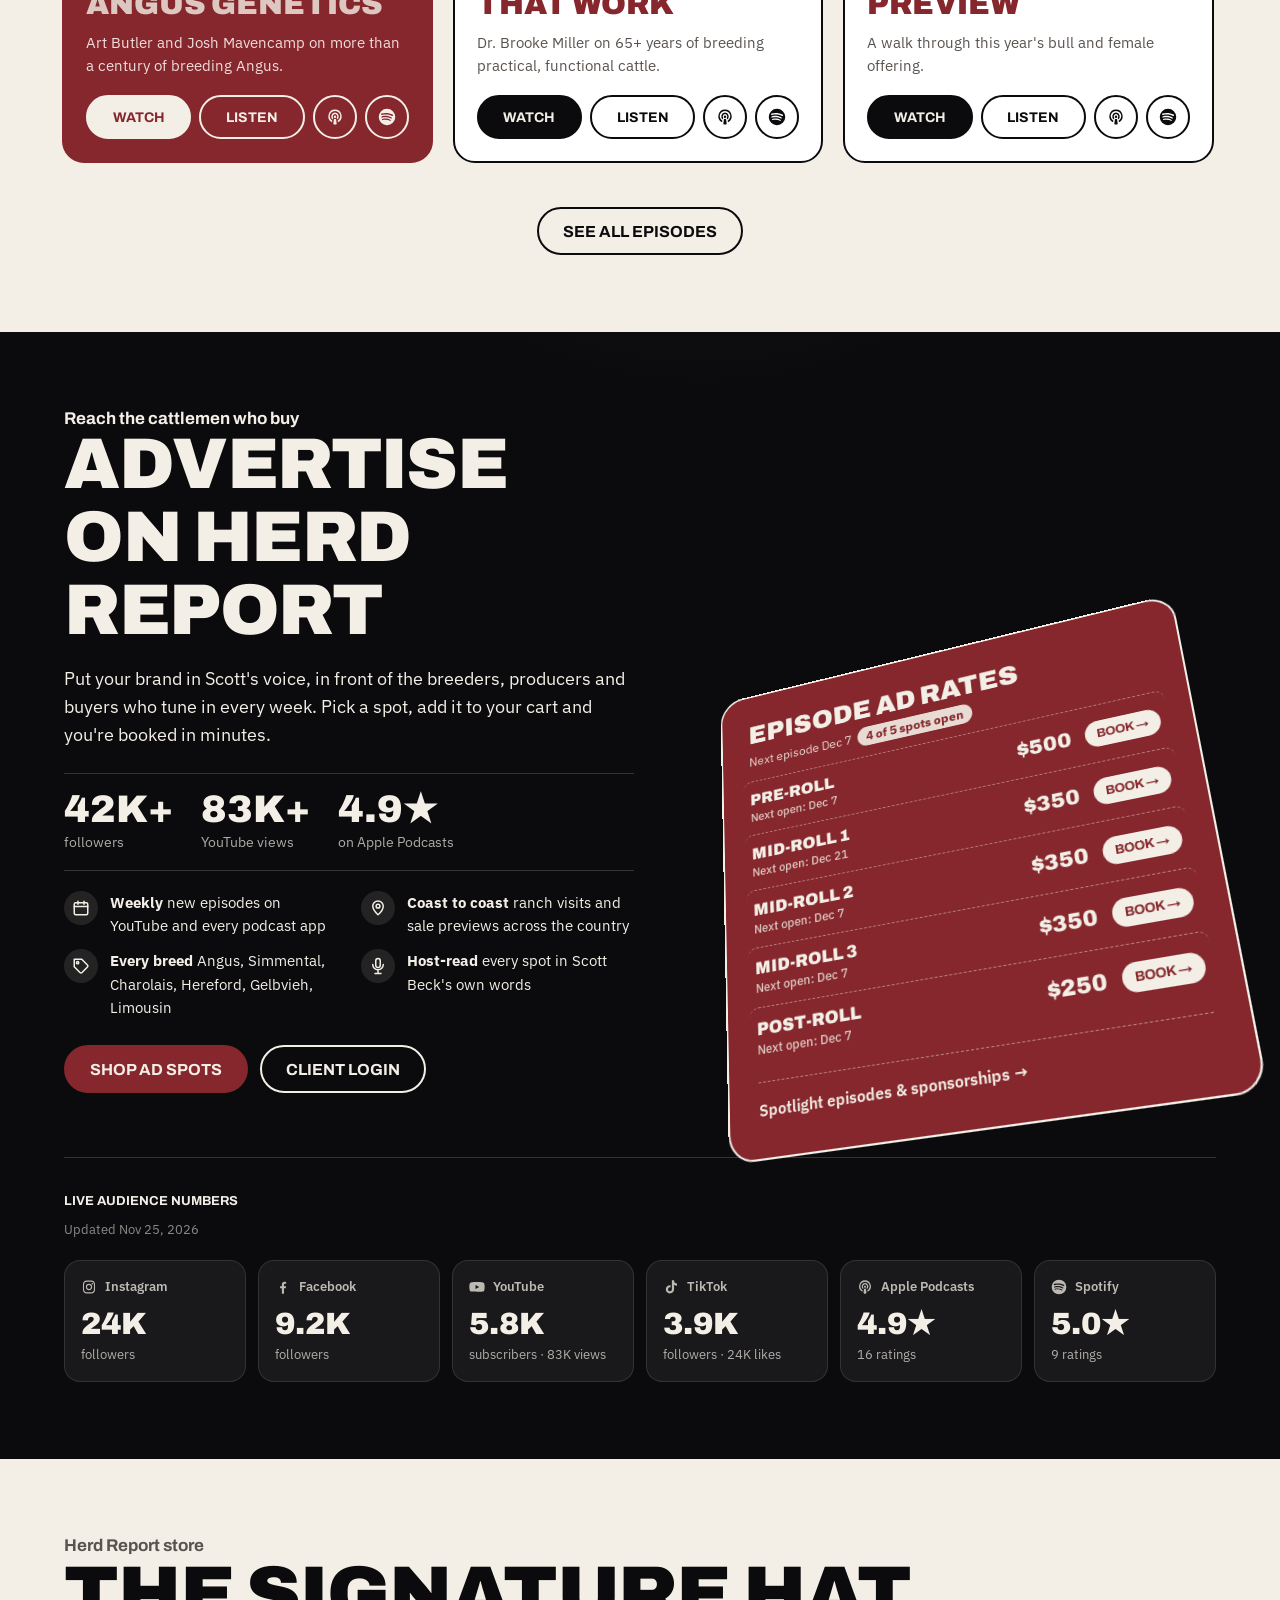
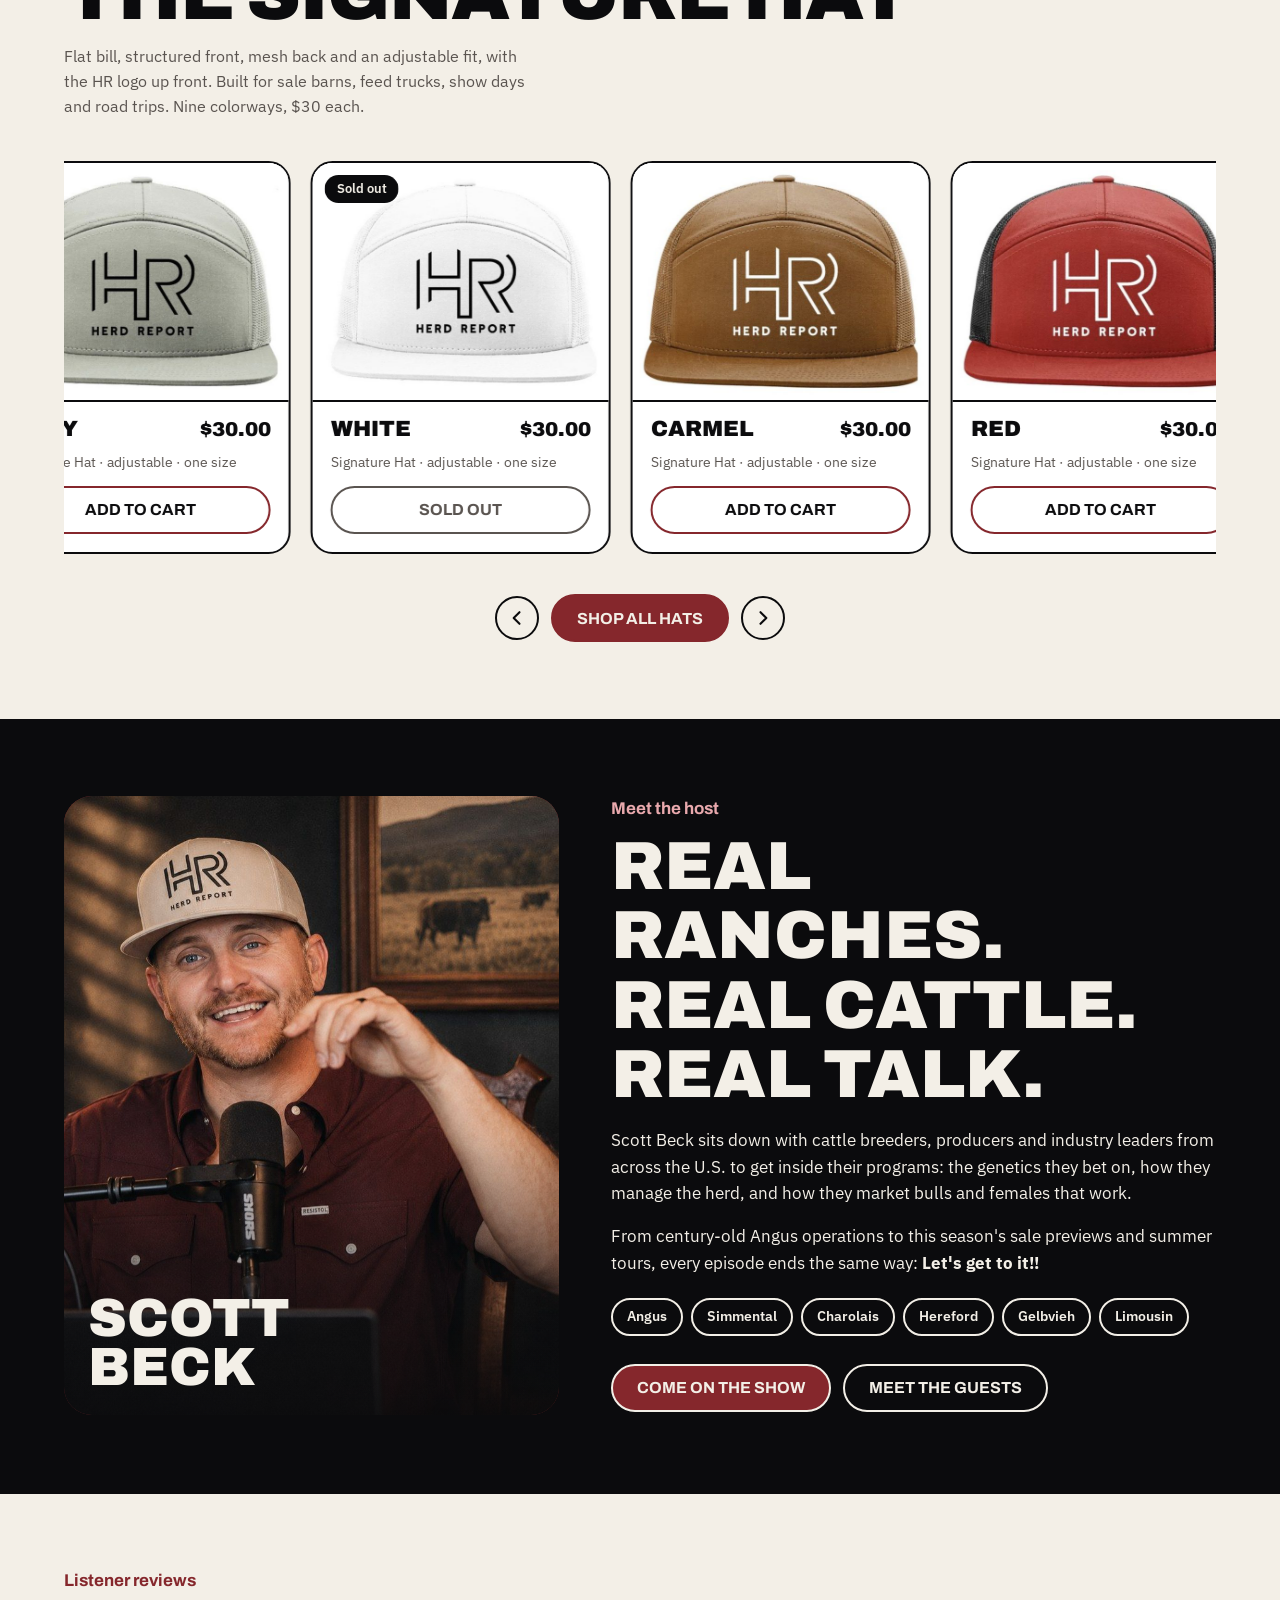
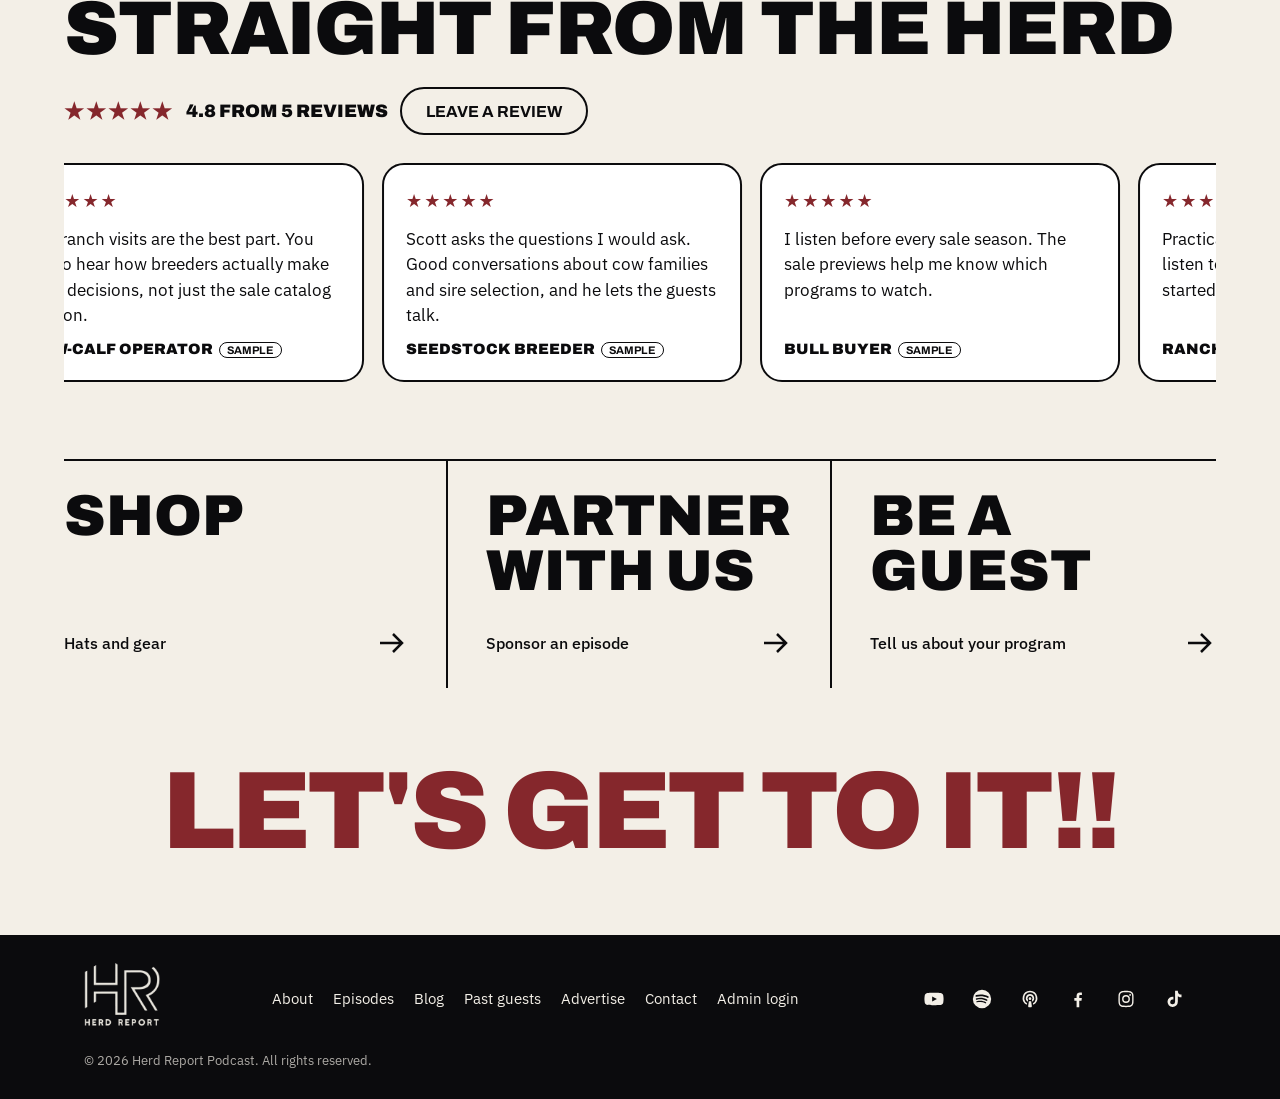
==== commit d5db9d71: "Full episode archive opens YouTube Co-Authored-By: Claude Opus 5.5 <noreply@anthropic.com> Claude-Se" ====
--- a/index.html
+++ b/index.html
@@ -570,7 +570,7 @@
     <div class="arrows" id="arrows"><button class="arw" id="prevEp" type="button" aria-label="Previous episodes"><svg viewBox="0 0 24 24"><path d="M15 5l-7 7 7 7"/></svg></button><button class="arw" id="nextEp" type="button" aria-label="More episodes"><svg viewBox="0 0 24 24"><path d="M9 5l7 7-7 7"/></svg></button></div></div>
   </div>
   <div class="eps rail" id="eps"></div>
-  <div class="more"><button class="btn" id="allEps" type="button" aria-controls="eps" aria-expanded="false">See all episodes</button><a class="btn" id="archive" href="https://www.herdreportpodcast.com/episodes/" hidden>Full episode archive</a></div>
+  <div class="more"><button class="btn" id="allEps" type="button" aria-controls="eps" aria-expanded="false">See all episodes</button><a class="btn" id="archive" href="https://www.youtube.com/@herdreportpodcast/videos" target="_blank" rel="noopener" hidden>Full episode archive</a></div>
  </div>
 </section>
 
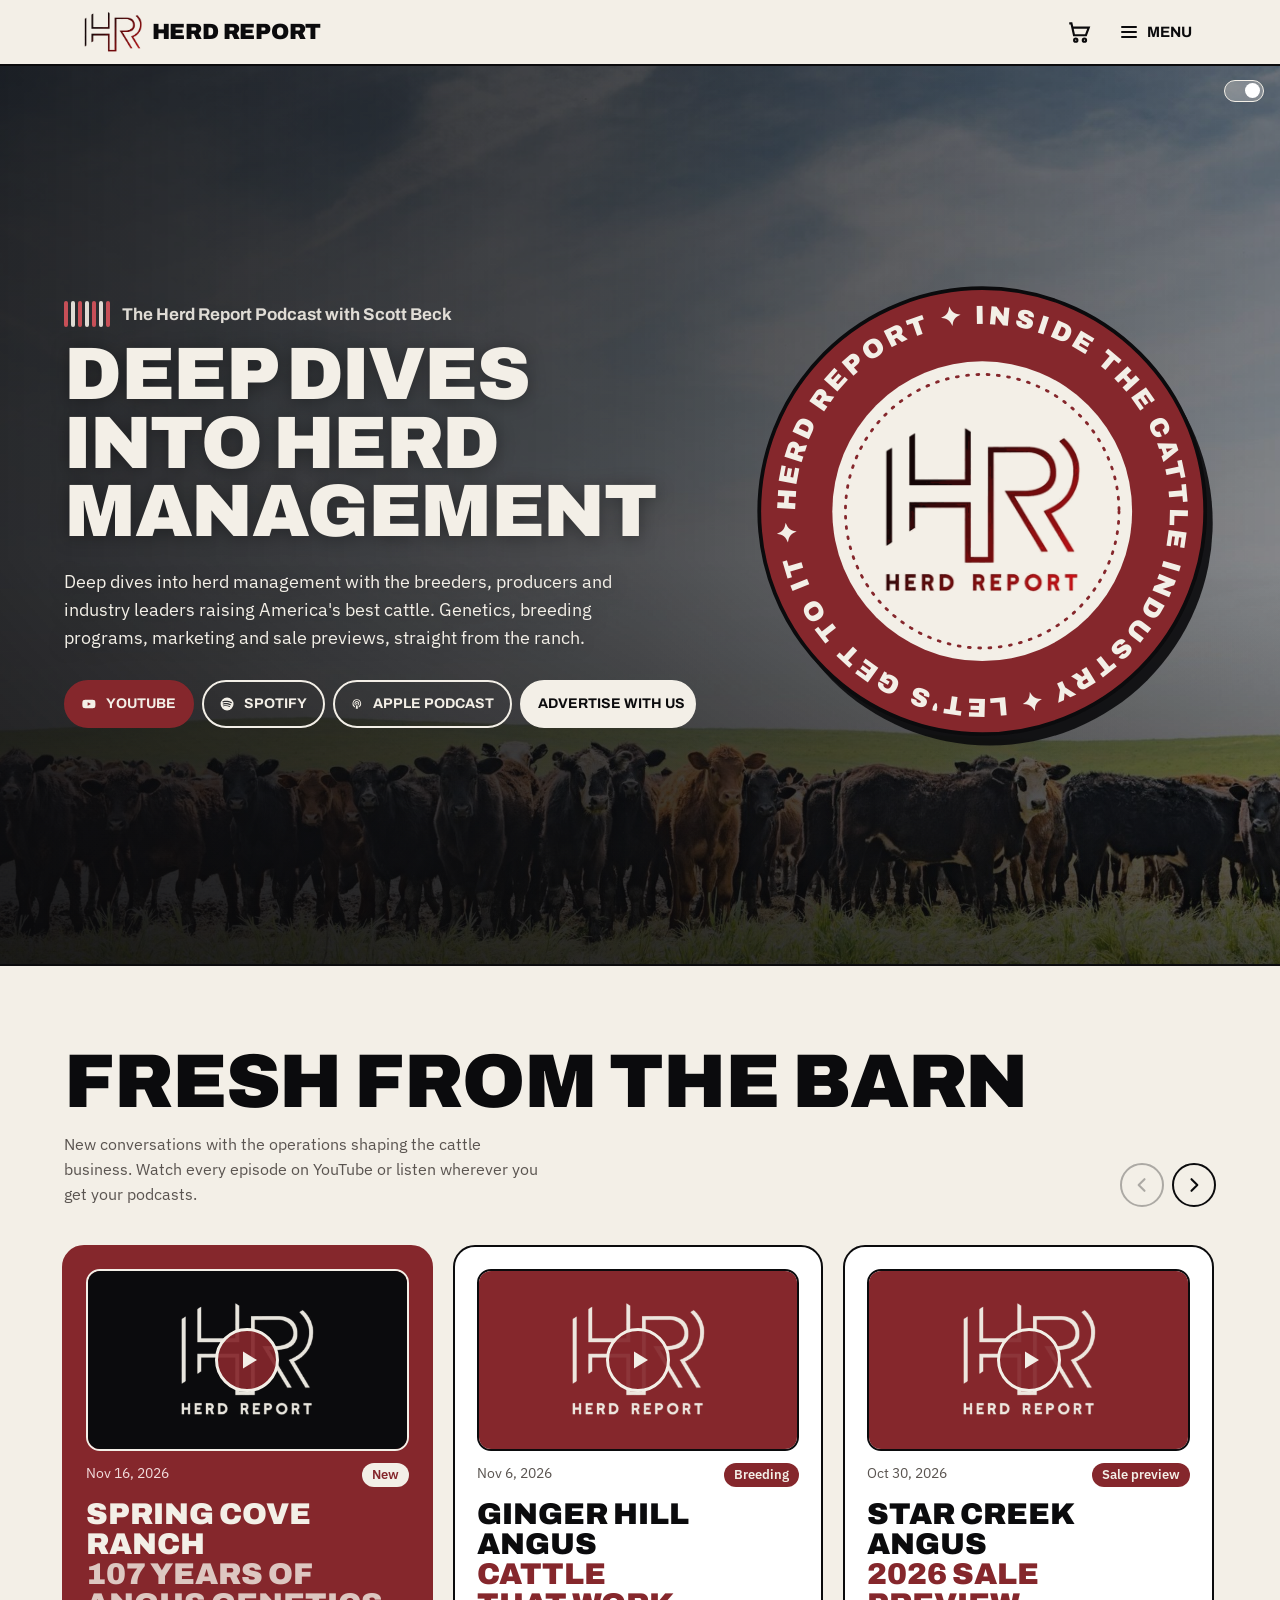
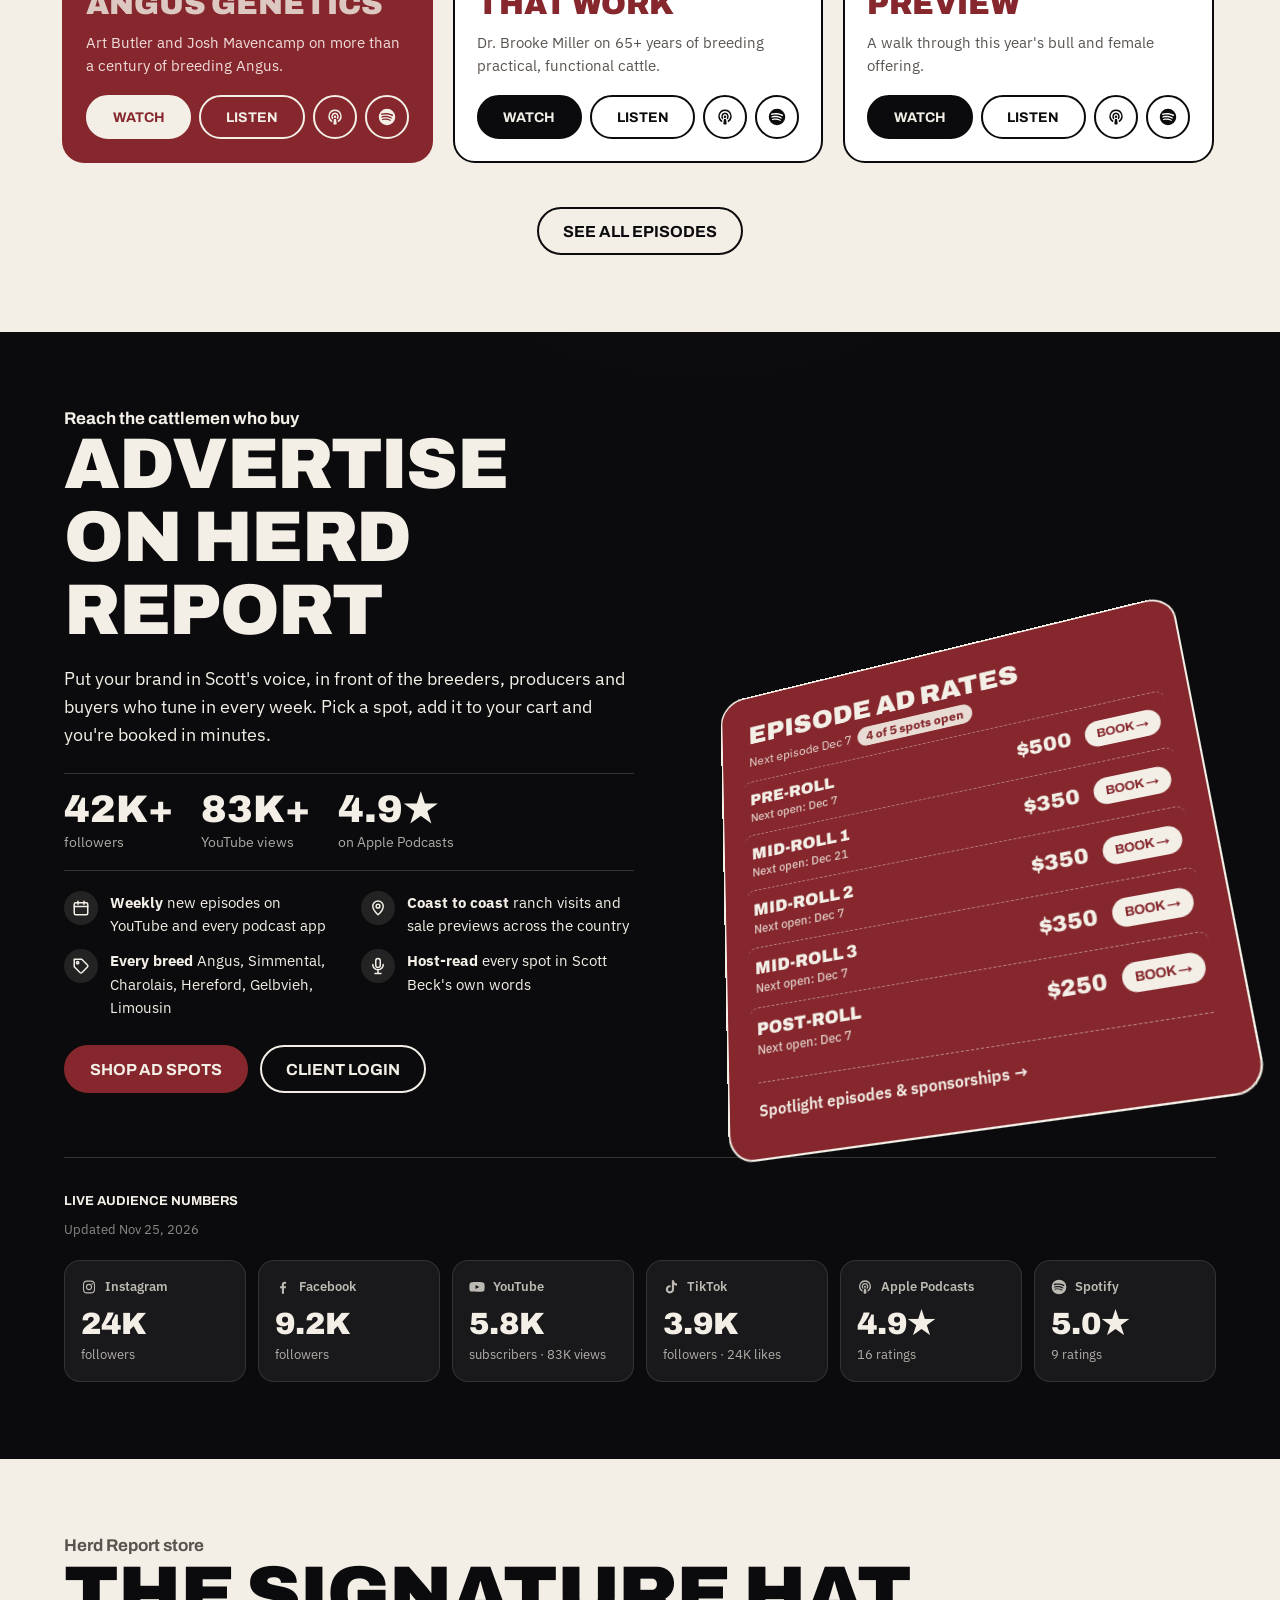
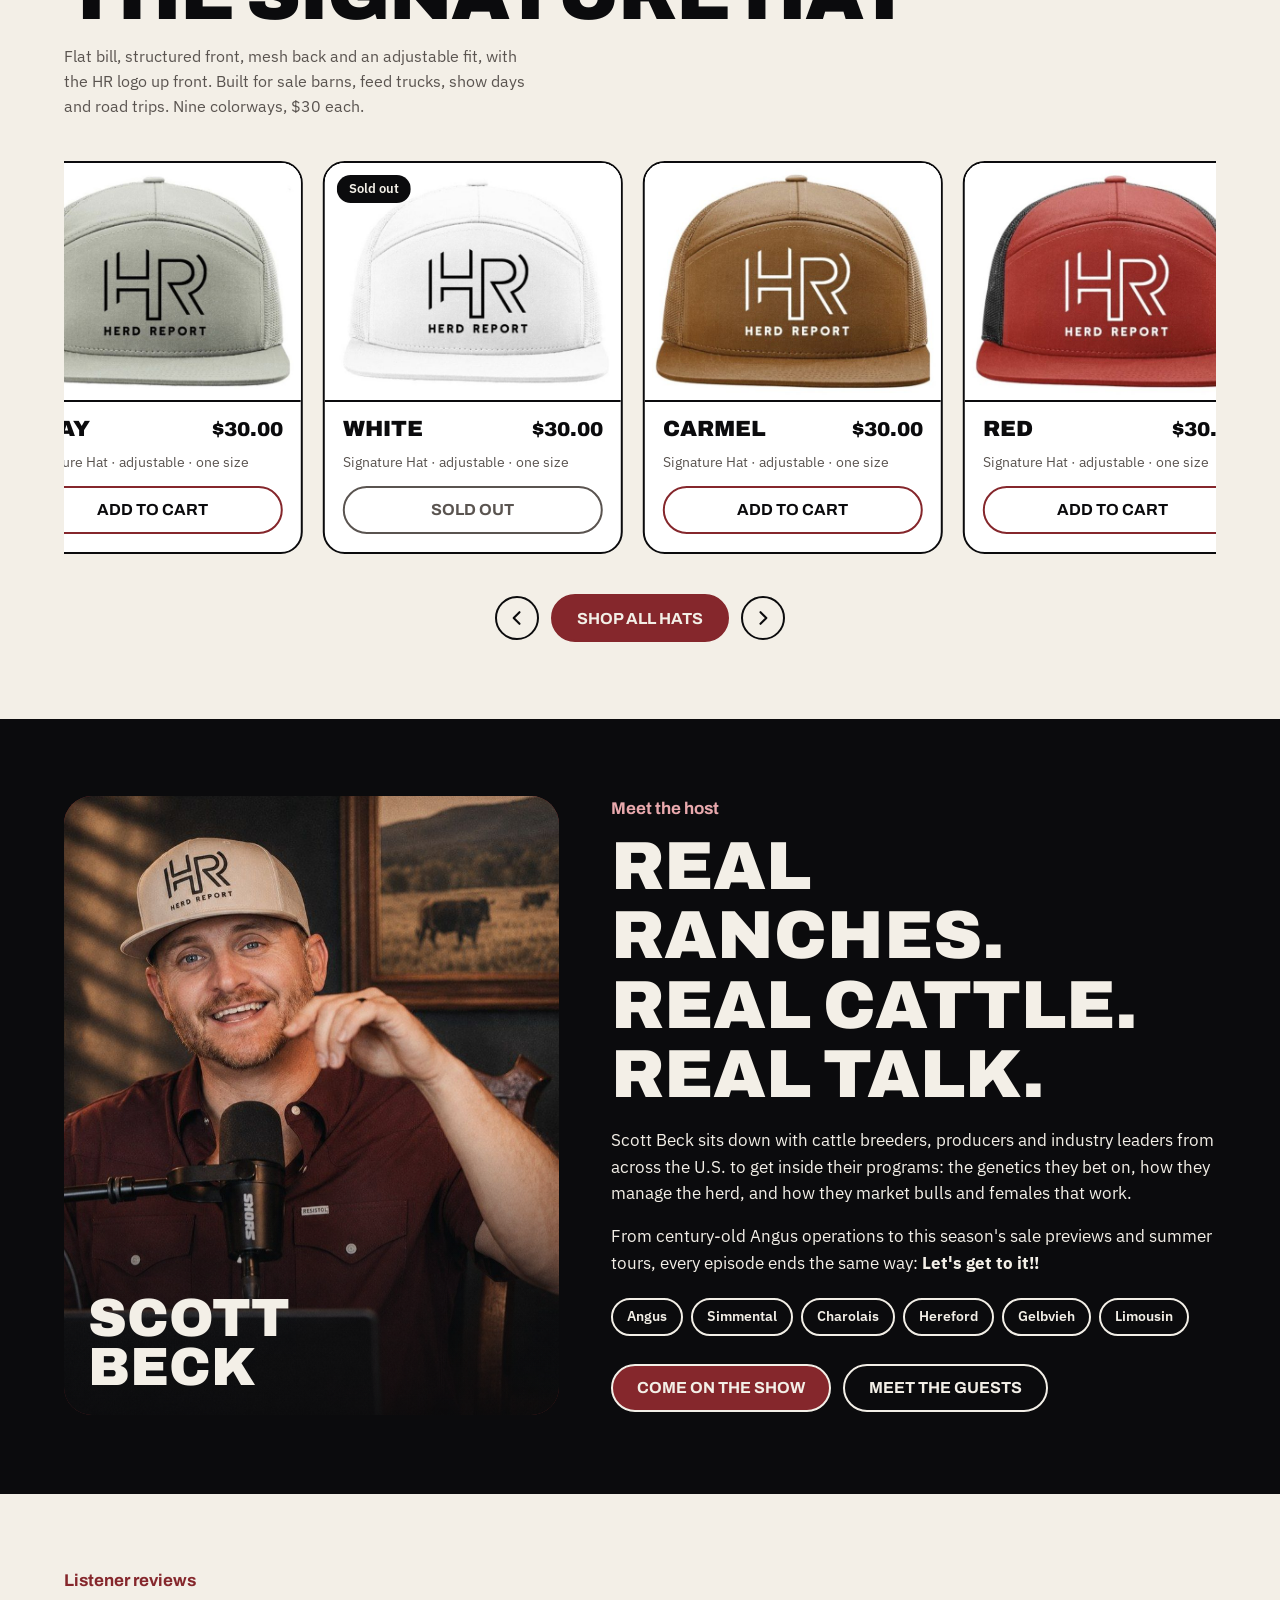
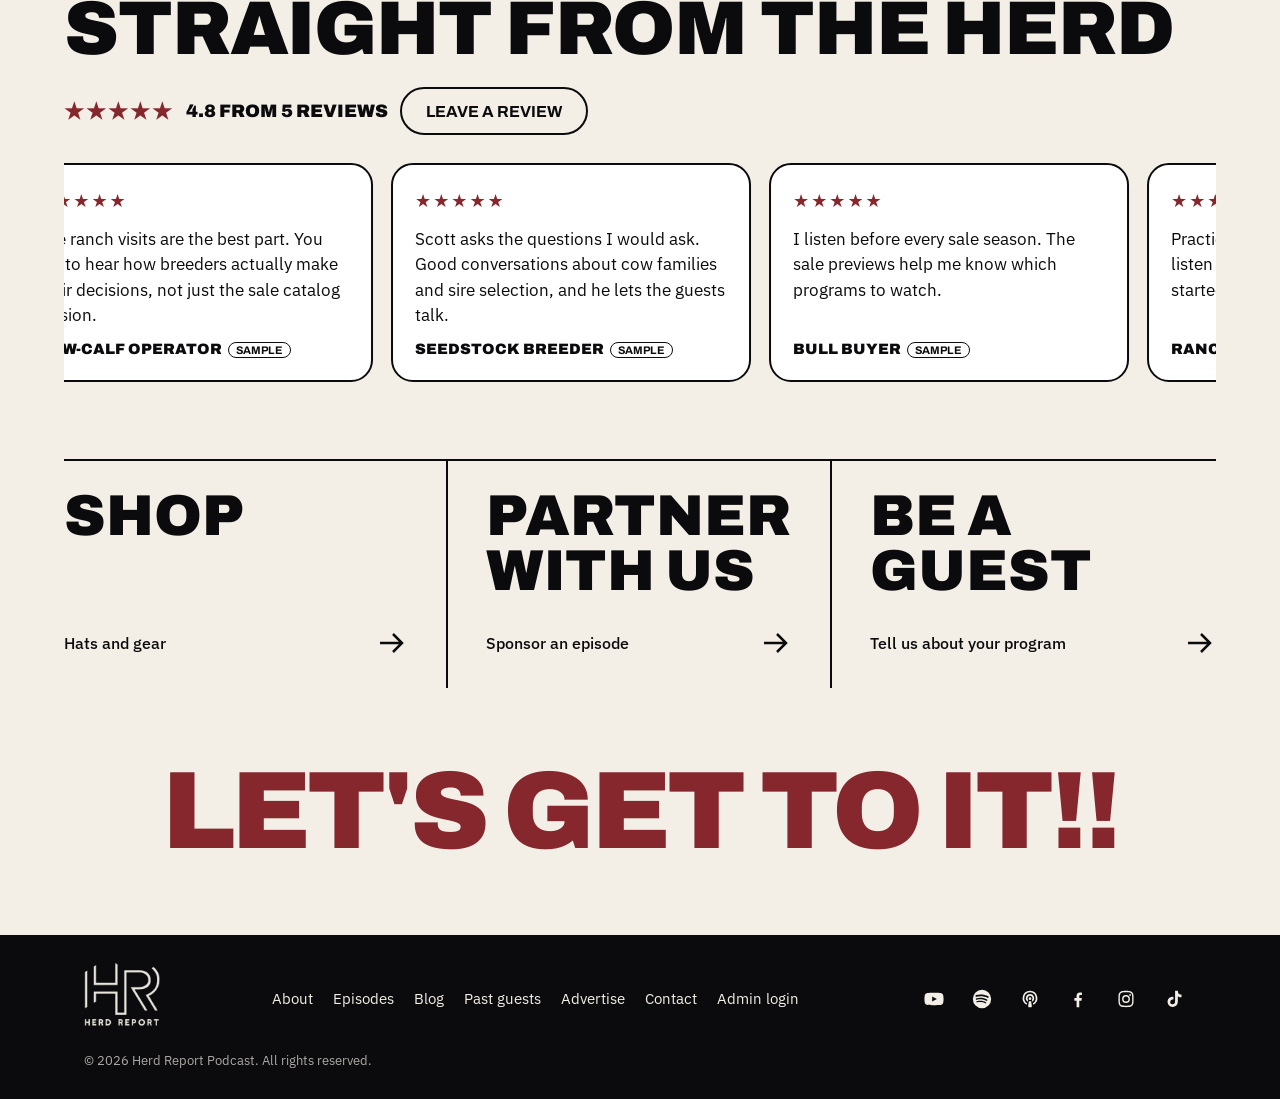
==== commit 440cde4a: "Snow control is a small wordless slide switch Co-Authored-By: Claude Opus 5.5 <noreply@anthropic.com" ====
--- a/index.html
+++ b/index.html
@@ -468,8 +468,11 @@
 
 /* holiday snow (top section only) */
 .snow{position:absolute;inset:0;z-index:1;pointer-events:none;-webkit-mask-image:linear-gradient(to bottom,#000 55%,transparent 100%);mask-image:linear-gradient(to bottom,#000 55%,transparent 100%)}
-.snowbtn{position:absolute;right:16px;top:14px;z-index:3;display:inline-flex;align-items:center;gap:6px;background:rgb(11 11 13/.45);color:#F3EFE7;border:1px solid rgb(243 239 231/.35);border-radius:999px;padding:5px 11px;font:600 12px "IBM Plex Sans",sans-serif;cursor:pointer;backdrop-filter:blur(4px)}
-.snowbtn:hover{background:rgb(11 11 13/.7)}
+.snowbtn{position:absolute;right:16px;top:14px;z-index:3;width:40px;height:22px;padding:0;border-radius:999px;border:1.5px solid rgb(243 239 231/.55);background:rgb(11 11 13/.35);cursor:pointer;transition:background .2s,border-color .2s}
+.snowbtn i{position:absolute;top:2px;left:2px;width:15px;height:15px;border-radius:50%;background:rgb(243 239 231/.75);transition:transform .2s,background .2s}
+.snowbtn[aria-checked=true]{background:rgb(243 239 231/.3);border-color:#F3EFE7}
+.snowbtn[aria-checked=true] i{transform:translateX(18px);background:#fff}
+.snowbtn:focus-visible{outline:2px solid #fff;outline-offset:3px}
 @media (prefers-reduced-motion:reduce){.snow,.snowbtn{display:none}}
 button.btn{-webkit-appearance:none;appearance:none;background:transparent;color:inherit}
 
@@ -532,7 +535,7 @@
 
 <main id="top">
 <div class="v2bar" id="v2bar"></div>
-<section class="hero band"><div class="bg" aria-hidden="true"></div><canvas class="snow" id="snow" aria-hidden="true"></canvas><button class="snowbtn" id="snowbtn" type="button" aria-pressed="true">❄ Snow on</button>
+<section class="hero band"><div class="bg" aria-hidden="true"></div><canvas class="snow" id="snow" aria-hidden="true"></canvas><button class="snowbtn" id="snowbtn" type="button" role="switch" aria-checked="true" aria-label="Snow"><i></i></button>
  <div class="wrap">
   <div>
    <p class="kick onair"><span class="eq" aria-hidden="true"><i></i><i></i><i></i><i></i><i></i><i></i><i></i></span>The Herd Report Podcast with Scott Beck</p>
@@ -931,7 +934,7 @@
   ctx.globalAlpha=1;go()}
  const go=()=>{if(on&&vis&&!document.hidden&&!raf)raf=requestAnimationFrame(frame)};
  const stop=()=>{if(raf)cancelAnimationFrame(raf);raf=0;t0=0};
- const set=v=>{on=v;try{localStorage.setItem('hr-snow',v?'on':'off')}catch(e){}btn.textContent=v?'❄ Snow on':'❄ Snow off';btn.setAttribute('aria-pressed',v);cv.style.display=v?'':'none';v?go():(stop(),ctx.clearRect(0,0,W,H))};
+ const set=v=>{on=v;try{localStorage.setItem('hr-snow',v?'on':'off')}catch(e){}btn.setAttribute('aria-checked',v);cv.style.display=v?'':'none';v?go():(stop(),ctx.clearRect(0,0,W,H))};
  btn.onclick=()=>set(!on);
  new IntersectionObserver(e=>{vis=e[0].isIntersecting;vis?go():stop()}).observe(hero);
  document.addEventListener('visibilitychange',()=>document.hidden?stop():go());
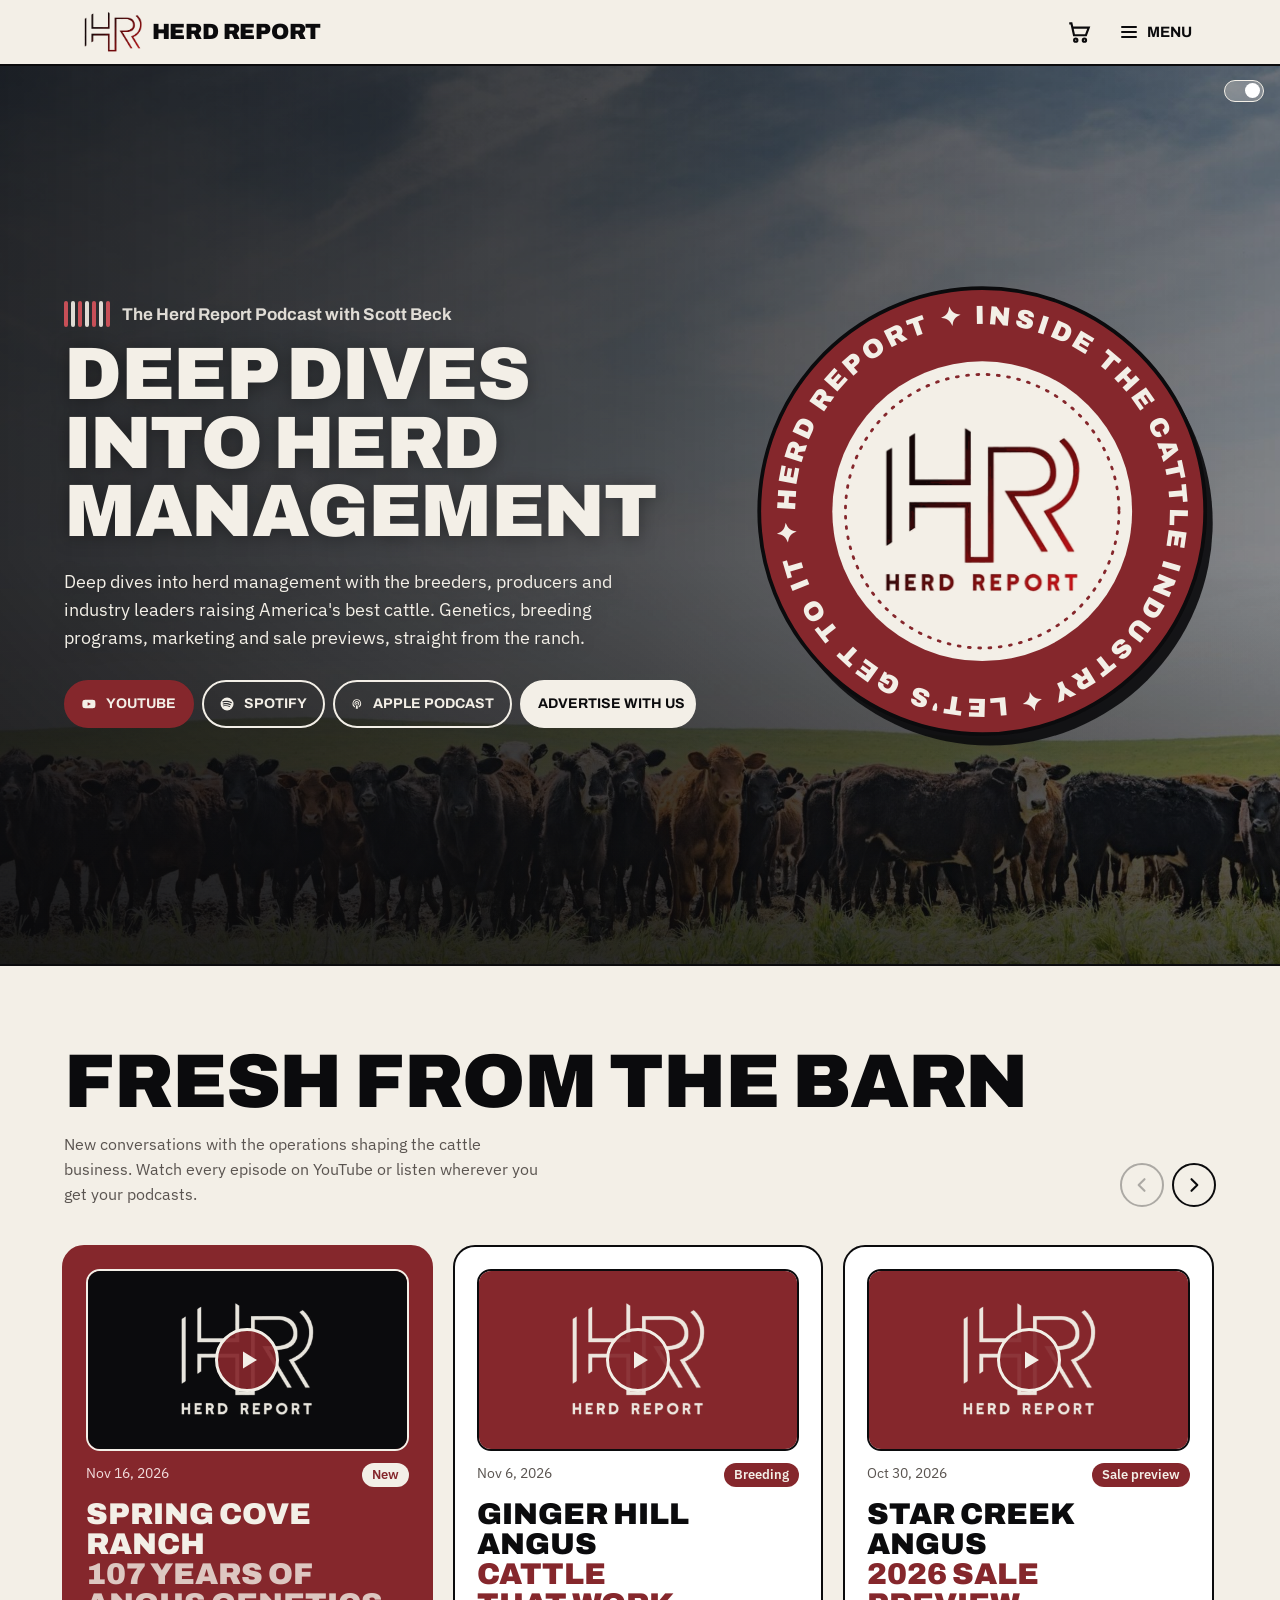
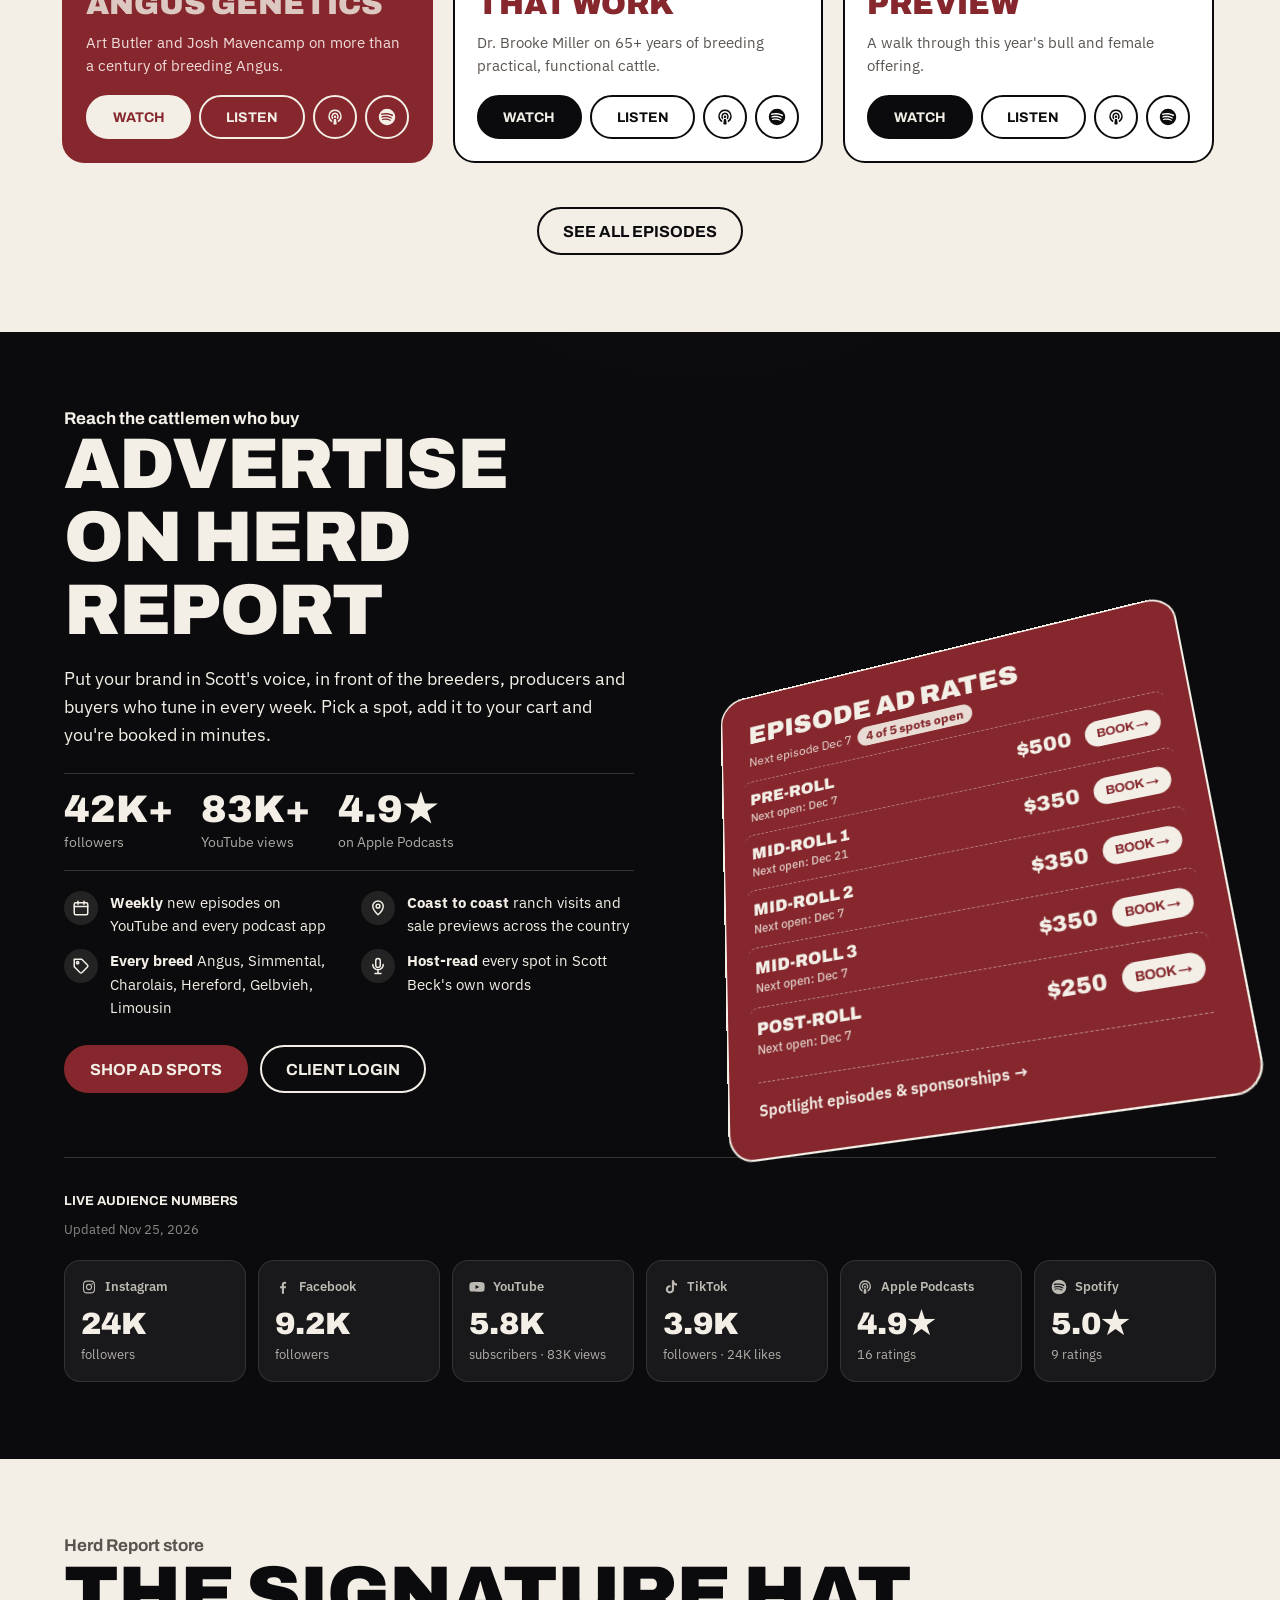
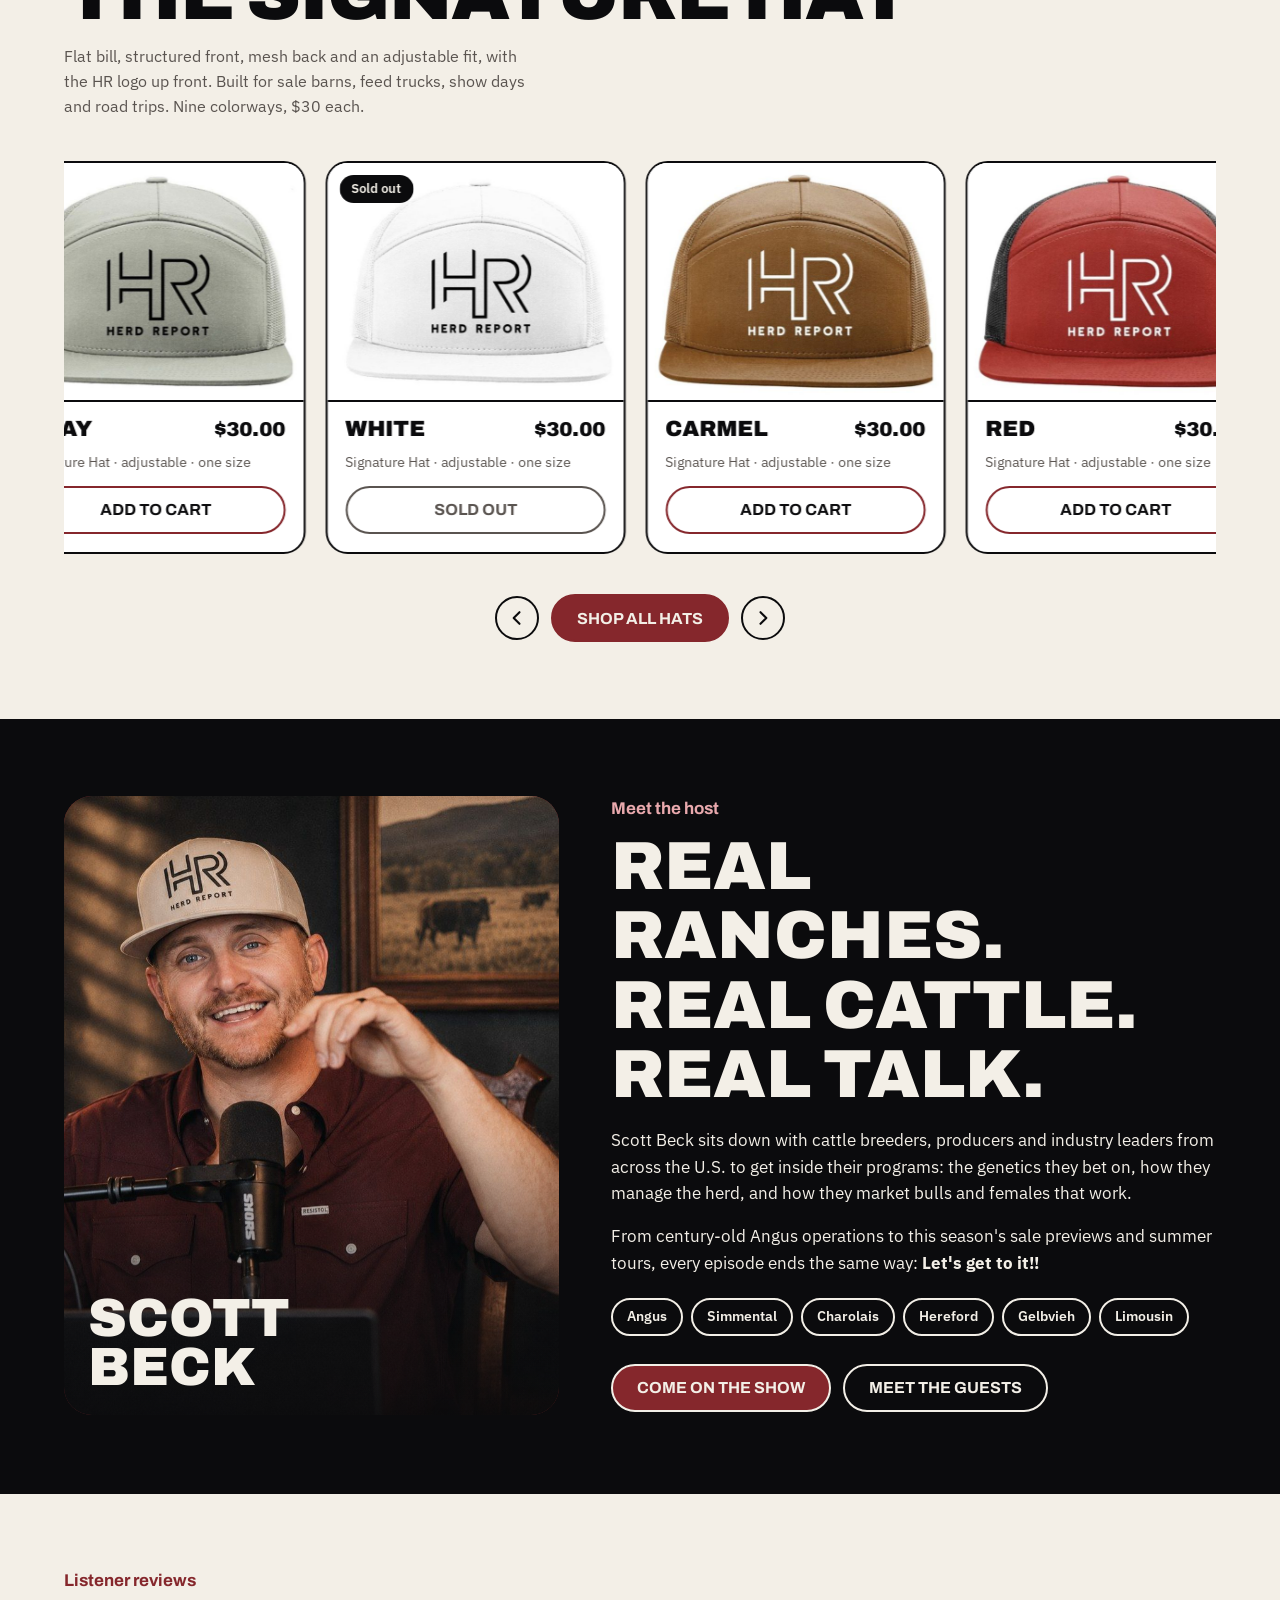
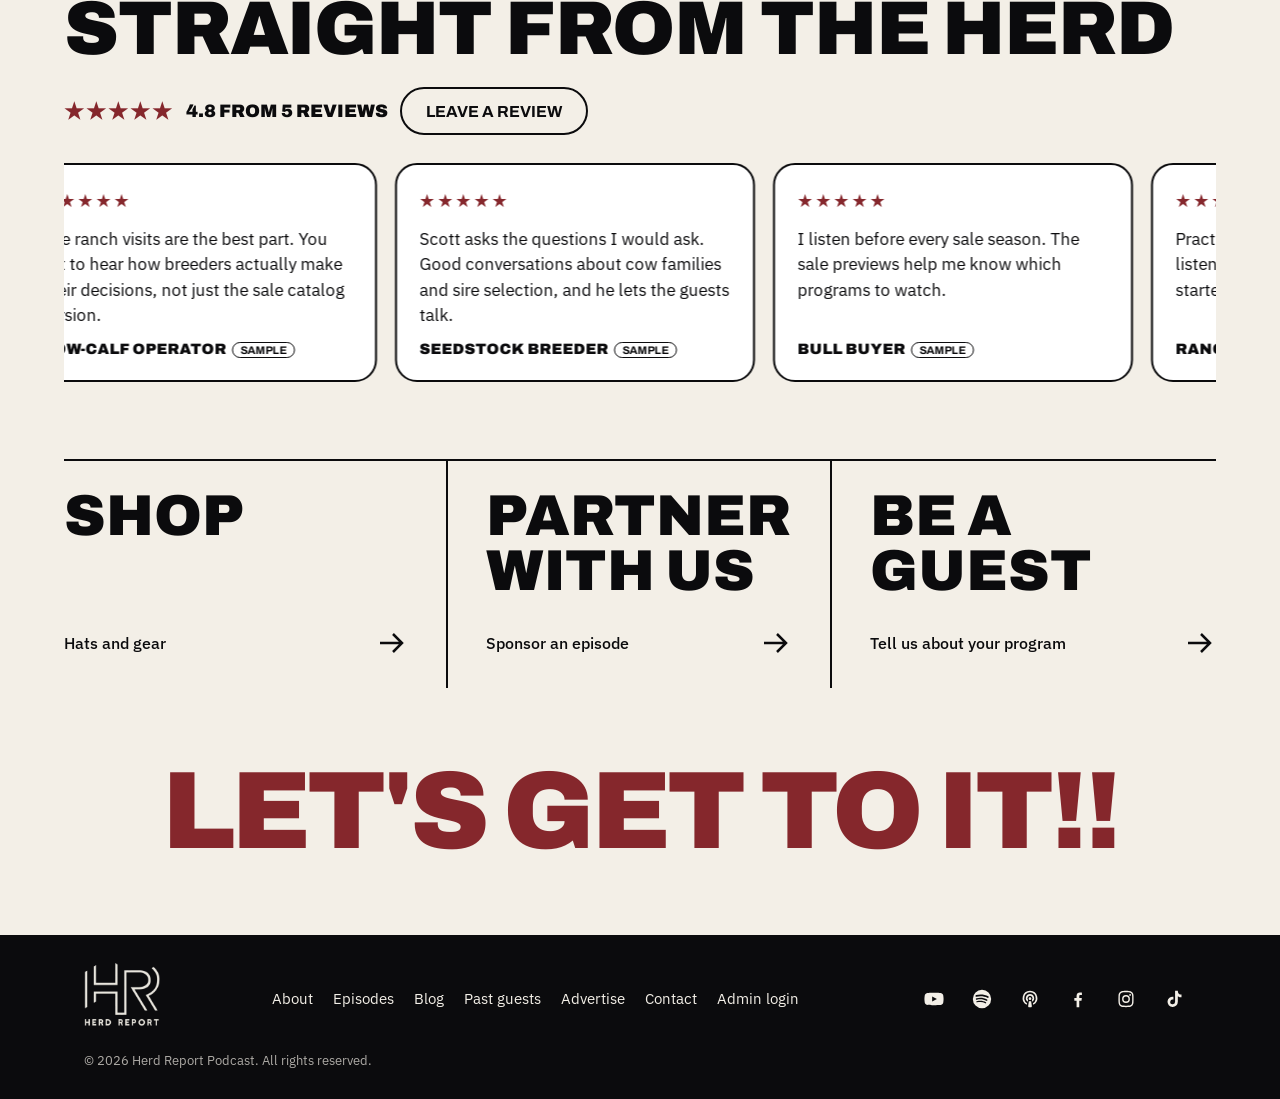
==== commit 10068d00: "Watch and Listen open the episode in a pop-up player on the page Co-Authored-By: Claude Opus 5.5 <no" ====
--- a/index.html
+++ b/index.html
@@ -317,8 +317,8 @@
 .ep .links{flex-wrap:wrap}
 .ep .links .lis{width:auto;height:auto;border-radius:999px;padding:0 16px;font-size:14px;min-height:44px;flex:1 1 90px;display:inline-flex;justify-content:center;gap:8px}
 .ep .links .lis svg{width:16px;height:16px;flex:none}
-.ep .links a.watch{background:var(--ink);color:var(--bg)}.ep .links a.watch:hover{background:var(--red);border-color:var(--red);color:var(--cream)}
-.ep.feature .links a.watch{background:var(--cream);color:#85272C}
+.ep .links .watch{background:var(--ink);color:var(--bg)}.ep .links .watch:hover{background:var(--red);border-color:var(--red);color:var(--cream)}
+.ep.feature .links .watch{background:var(--cream);color:#85272C}
 .ep h3 em{display:block;font-style:normal;color:var(--red2)}
 .ep p{margin:0;color:var(--soft);font-size:15px}
 .ep .links{margin-top:auto;display:flex;gap:8px;padding-top:6px}
@@ -476,15 +476,7 @@
 @media (prefers-reduced-motion:reduce){.snow,.snowbtn{display:none}}
 button.btn{-webkit-appearance:none;appearance:none;background:transparent;color:inherit}
 
-/* Listen chooser */
-.lpop{position:fixed;z-index:120;background:#F3EFE7;color:#0B0B0D;border:2px solid #0B0B0D;border-radius:18px;padding:10px;box-shadow:0 14px 40px rgb(0 0 0/.28);width:240px;display:grid;gap:8px}
-.lpop[hidden]{display:none}
-.lpop p{margin:2px 4px 2px;font:700 12px Archivo,sans-serif;text-transform:uppercase;color:#5a5450}
-.lpop a{display:flex;align-items:center;gap:10px;min-height:46px;padding:0 14px;border-radius:12px;border:2px solid #0B0B0D;font:700 14px Archivo,sans-serif;text-transform:uppercase;text-decoration:none;color:inherit}
-.lpop a:hover{background:#0B0B0D;color:#F3EFE7}
-.lpop svg{width:20px;height:20px;fill:currentColor;flex:none}
-.ep .links button.lis{font-family:Archivo,sans-serif;font-weight:700;text-transform:uppercase;cursor:pointer;background:none;color:inherit;-webkit-appearance:none;appearance:none}
-@media(max-width:600px){.lpop{left:12px!important;right:12px;bottom:12px;top:auto!important;width:auto;padding:14px;border-radius:22px}.lpop a{min-height:54px;font-size:16px}}
+.ep .links button.lis{font-family:Archivo,sans-serif;font-weight:700;text-transform:uppercase;cursor:pointer;-webkit-appearance:none;appearance:none}
 
 /* video pop-up */
 .vpop{position:fixed;inset:0;z-index:300;background:rgb(11 11 13/.88);display:none;place-items:center;padding:20px}
@@ -493,7 +485,7 @@
 .vframe{position:relative;width:100%;aspect-ratio:16/9;background:#000;border-radius:16px;overflow:hidden;box-shadow:0 20px 60px rgb(0 0 0/.5)}
 .vframe iframe{position:absolute;inset:0;width:100%;height:100%;border:0}
 .vx{position:absolute;top:-52px;right:0;width:44px;height:44px;border-radius:50%;border:2px solid #F3EFE7;background:none;color:#F3EFE7;font:700 24px/1 Archivo,sans-serif;cursor:pointer}
-.vyt{color:#F3EFE7;font:600 14px "IBM Plex Sans",sans-serif;opacity:.85}
+.vbox:has(.audio){width:min(660px,100%)}.vframe.audio{aspect-ratio:auto;height:175px;max-width:660px;background:#fff;border-radius:14px}
 @media(max-width:600px){.vpop{padding:12px}.vframe{border-radius:10px}}
 </style>
 <script src="js/config.js"></script>
@@ -719,8 +711,8 @@
   <h3><a href="${SITE+e.u}/">${esc(e.a)}<em>${esc(e.b)}</em></a></h3>
   <p>${esc(e.s)}</p>
   <div class="links">
-   <a class="btn lis watch" href="${YT}" target="_blank" rel="noopener">Watch</a>
-   <button class="btn lis" type="button" data-listen aria-haspopup="true" aria-expanded="false">Listen</button>
+   ${e.yt?`<button class="btn lis watch" type="button" data-watch="${esc(e.yt)}" aria-haspopup="dialog">Watch</button>`:''}
+   <button class="btn lis" type="button" data-listen="${esc(e.ap||'')}" aria-haspopup="dialog">Listen</button>
    <a href="${APE+e.ap}" aria-label="${esc(e.a)} on Apple Podcasts"><svg><use href="#i-ap"/></svg></a>
    <a href="${SP}" aria-label="Herd Report on Spotify"><svg><use href="#i-sp"/></svg></a>
   </div>
@@ -806,17 +798,22 @@
 document.querySelectorAll('.vid').forEach(a=>{const im=a.querySelector('img.yt');const ok=()=>{if(im.naturalWidth>0)a.classList.add('ok')};
  if(im.complete)ok();im.addEventListener('load',ok);
  a.addEventListener('click',e=>{if(location.protocol==='file:')return;e.preventDefault();openVideo(a.dataset.yt,a)});});
-/* YouTube player pop-up */
-function openVideo(id,from){let m=document.getElementById('vpop');
+document.addEventListener('click',e=>{const w=e.target.closest('[data-watch]'),l=e.target.closest('[data-listen]');
+ if(w){e.preventDefault();openPlayer('yt',w.dataset.watch,w)}else if(l&&l.dataset.listen){e.preventDefault();openPlayer('ap',l.dataset.listen,l)}});
+/* YouTube / podcast player pop-up */
+function openVideo(id,from){return openPlayer('yt',id,from)}
+function openPlayer(kind,id,from){let m=document.getElementById('vpop');
  if(!m){m=document.createElement('div');m.id='vpop';m.className='vpop';m.setAttribute('role','dialog');m.setAttribute('aria-modal','true');m.setAttribute('aria-label','Herd Report video');
-  m.innerHTML='<div class="vbox"><button class="vx" type="button" aria-label="Close video">×</button><div class="vframe"></div><a class="vyt" target="_blank" rel="noopener">Watch on YouTube ↗</a></div>';
+  m.innerHTML='<div class="vbox"><button class="vx" type="button" aria-label="Close">×</button><div class="vframe"></div></div>';
   document.body.appendChild(m);
   const close=()=>{m.classList.remove('open');m.querySelector('.vframe').innerHTML='';document.documentElement.style.overflow='';m._from&&m._from.focus({preventScroll:true})};
   m.querySelector('.vx').onclick=close;m.addEventListener('click',e=>{if(e.target===m)close()});
   addEventListener('keydown',e=>{if(e.key==='Escape'&&m.classList.contains('open'))close()});}
  m._from=from;
- m.querySelector('.vframe').innerHTML='<iframe src="https://www.youtube-nocookie.com/embed/'+encodeURIComponent(id)+'?autoplay=1&rel=0&playsinline=1" title="Herd Report video" allow="autoplay; encrypted-media; picture-in-picture; fullscreen" allowfullscreen></iframe>';
- m.querySelector('.vyt').href='https://www.youtube.com/watch?v='+encodeURIComponent(id);
+ const fr=m.querySelector('.vframe');fr.classList.toggle('audio',kind==='ap');
+ fr.innerHTML=kind==='ap'
+  ?'<iframe src="https://embed.podcasts.apple.com/us/podcast/herd-report/id1835474334?i='+encodeURIComponent(id)+'&theme=light" title="Herd Report episode" allow="autoplay *; encrypted-media *; clipboard-write" sandbox="allow-forms allow-popups allow-same-origin allow-scripts allow-storage-access-by-user-activation allow-top-navigation-by-user-activation"></iframe>'
+  :'<iframe src="https://www.youtube-nocookie.com/embed/'+encodeURIComponent(id)+'?autoplay=1&rel=0&playsinline=1" title="Herd Report video" allow="autoplay; encrypted-media; picture-in-picture; fullscreen" allowfullscreen></iframe>';
  m.classList.add('open');document.documentElement.style.overflow='hidden';m.querySelector('.vx').focus({preventScroll:true});}
 {const rail=document.getElementById('eps'),pv=document.getElementById('prevEp'),nx=document.getElementById('nextEp');
  const step=()=>{const c=rail.querySelector('.ep');return c?c.getBoundingClientRect().width+20:300};
@@ -941,24 +938,5 @@
  new ResizeObserver(size).observe(hero);size();set(on);
 })();
 </script>
-<script>
-/* Listen -> choose Apple Podcasts or Spotify */
-(()=>{const AP="https://podcasts.apple.com/us/podcast/id1835474334?mt=2&ls=1",SP="https://open.spotify.com/show/37IlQvHObaNPHxXoUcjEyz";
- const pop=document.createElement('div');pop.className='lpop';pop.hidden=true;pop.setAttribute('role','menu');
- pop.innerHTML=`<p>Listen on</p><a role="menuitem" href="${AP}" target="_blank" rel="noopener"><svg><use href="#i-ap"/></svg>Apple Podcasts</a><a role="menuitem" href="${SP}" target="_blank" rel="noopener"><svg><use href="#i-sp"/></svg>Spotify</a>`;
- document.body.appendChild(pop);let from=null;
- const close=()=>{if(pop.hidden)return;pop.hidden=true;if(from){from.setAttribute('aria-expanded','false');from=null}};
- const open=b=>{from=b;b.setAttribute('aria-expanded','true');pop.hidden=false;
-  if(innerWidth>600){const r=b.getBoundingClientRect(),h=pop.offsetHeight,w=pop.offsetWidth;
-   let top=r.top-h-8;if(top<70)top=r.bottom+8;let left=Math.min(Math.max(8,r.left),innerWidth-w-8);pop.style.top=top+'px';pop.style.left=left+'px'}
-  pop.querySelector('a').focus({preventScroll:true})};
- document.addEventListener('click',e=>{const b=e.target.closest('[data-listen]');
-  if(b){e.preventDefault();from===b?close():(close(),open(b));return}
-  if(!e.target.closest('.lpop'))close();else if(e.target.closest('a'))setTimeout(close,0)});
- addEventListener('keydown',e=>{if(e.key==='Escape')close()});
- addEventListener('scroll',close,{passive:true});addEventListener('resize',close);
- document.getElementById('eps')?.addEventListener('scroll',close,{passive:true});
-})();
-</script>
 </body>
 </html>
